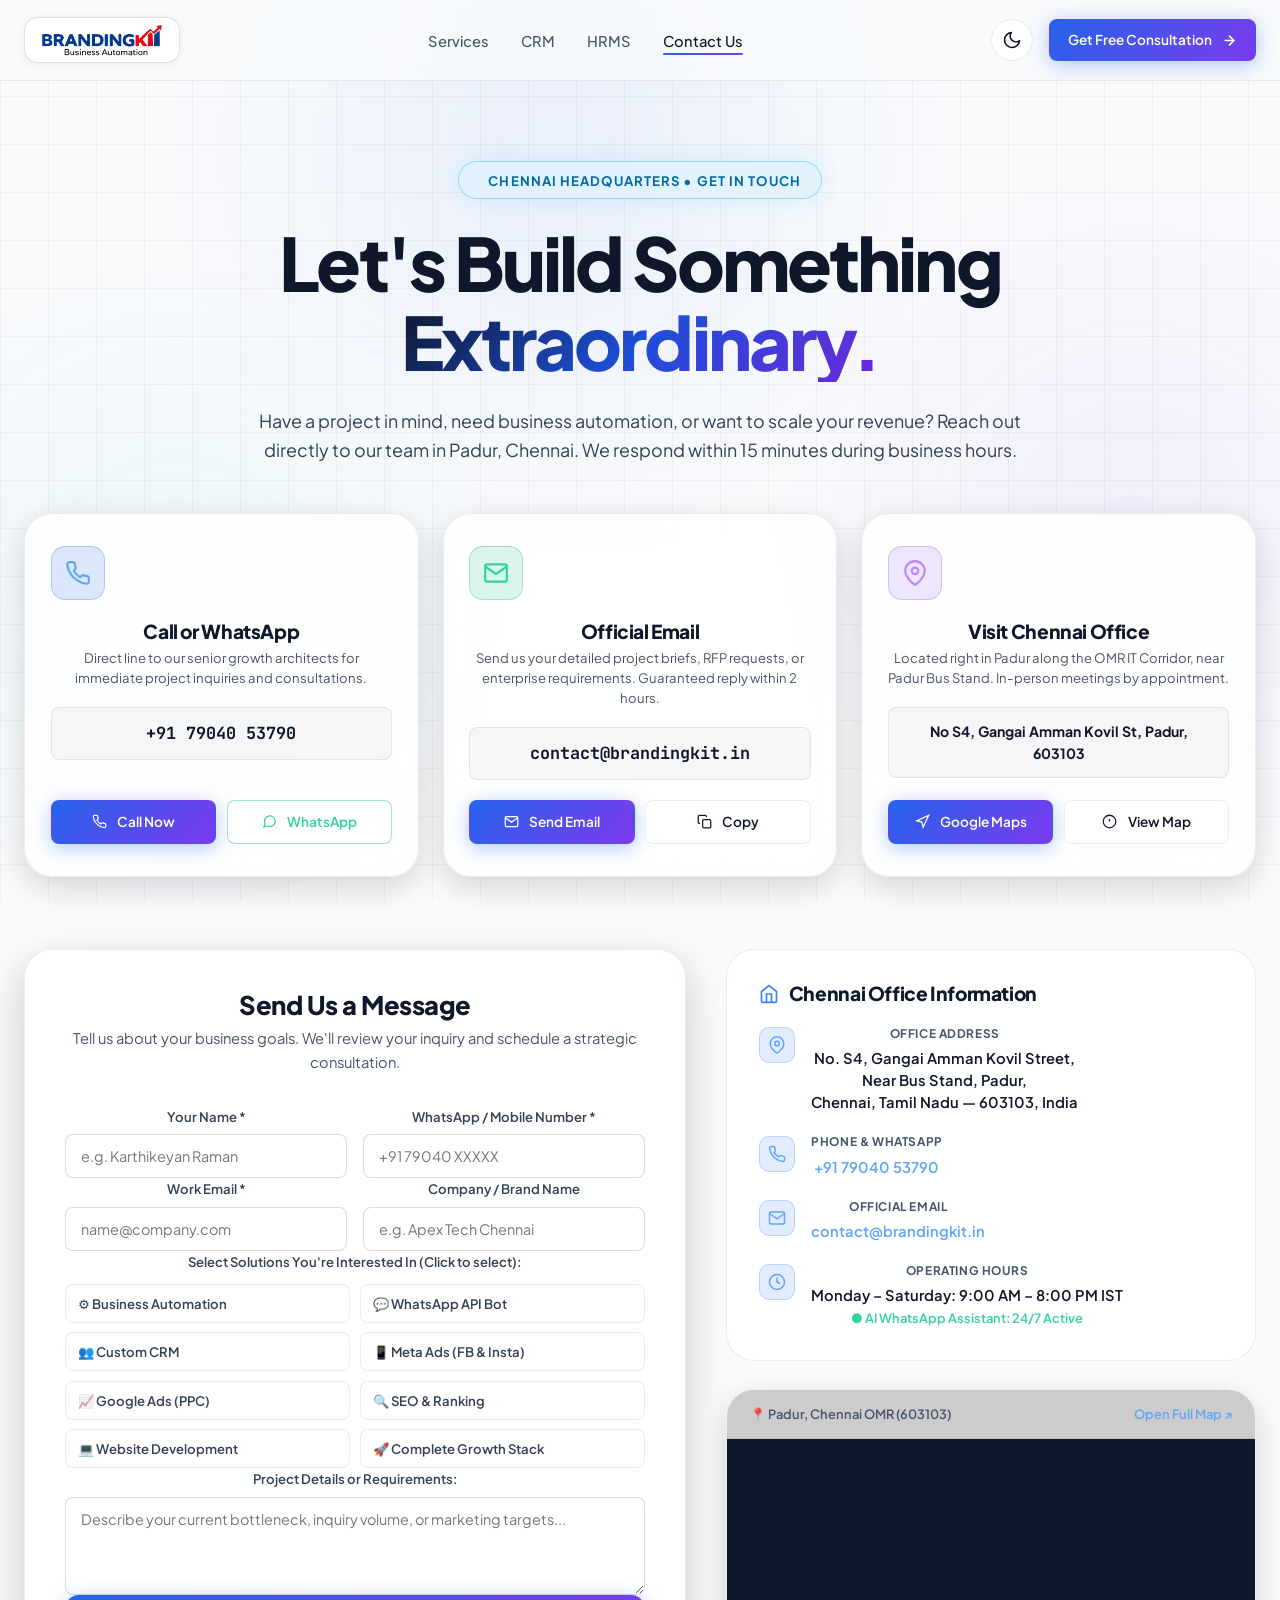
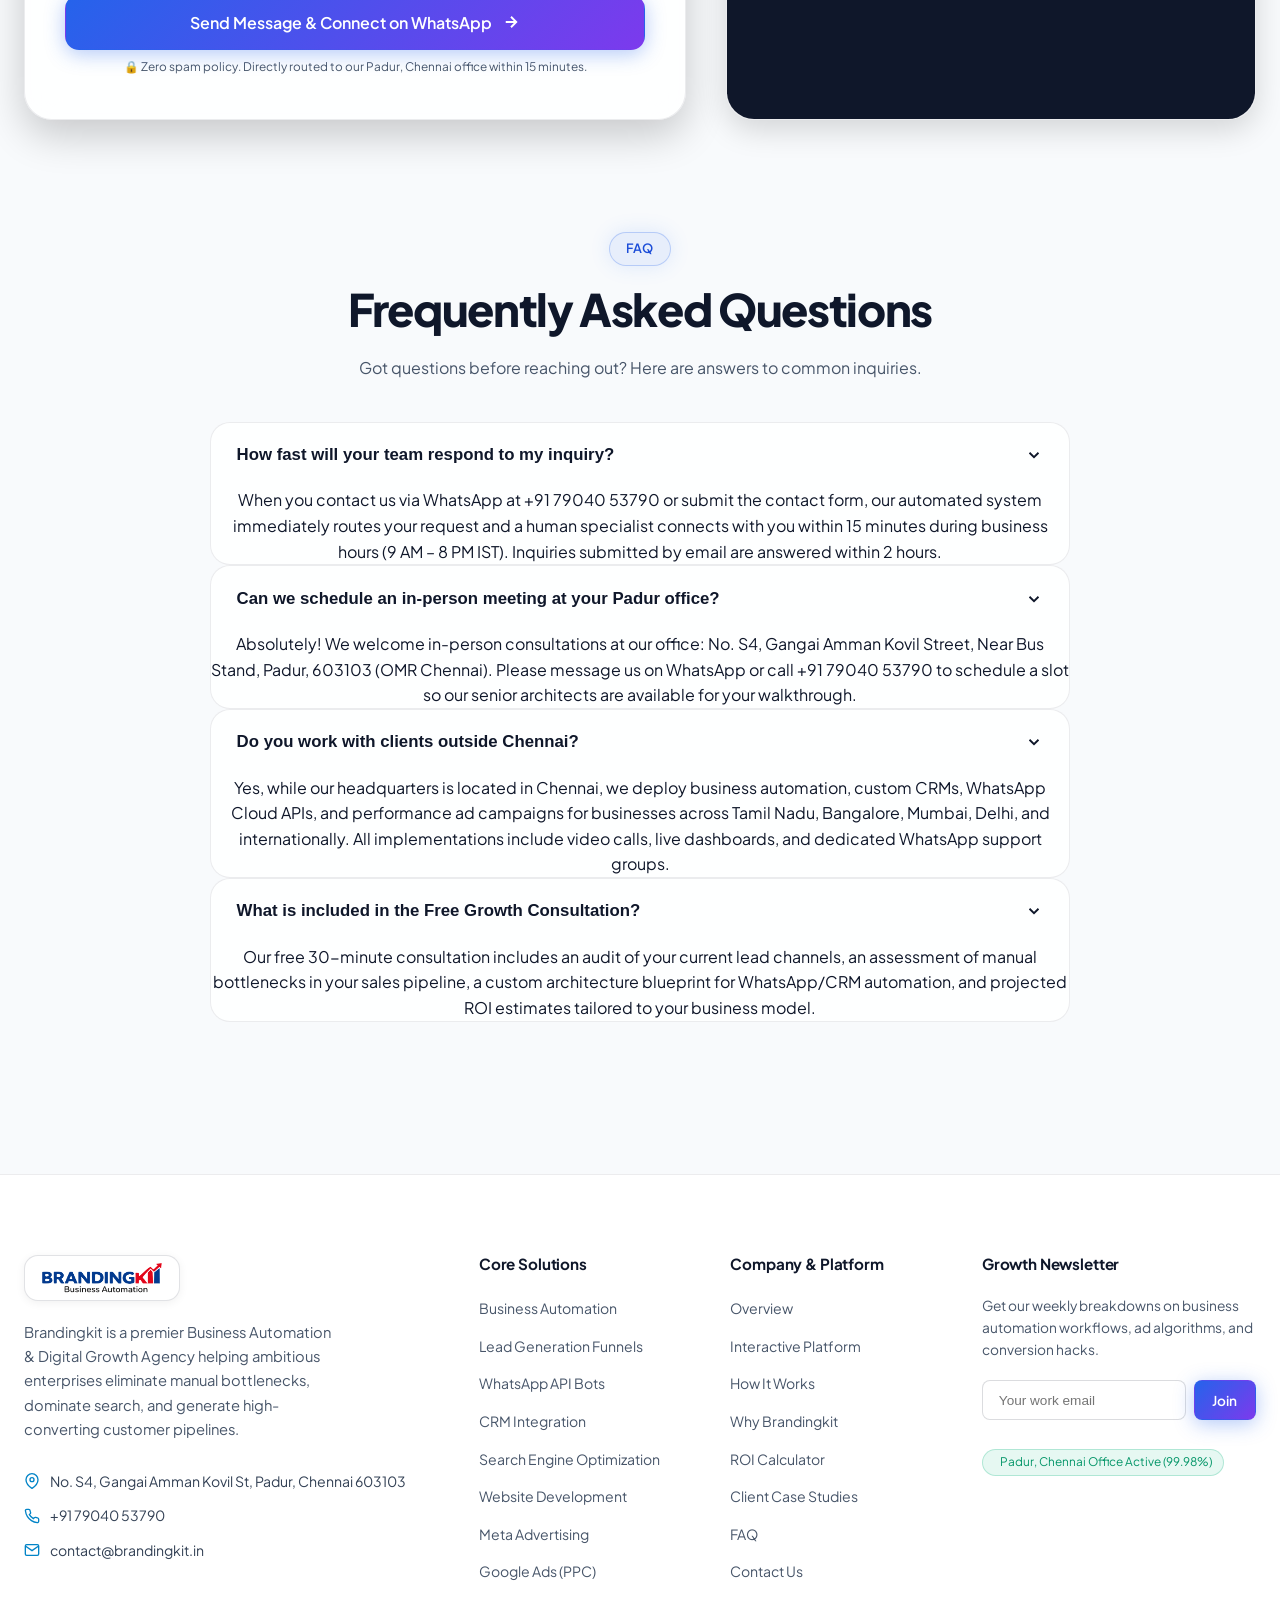
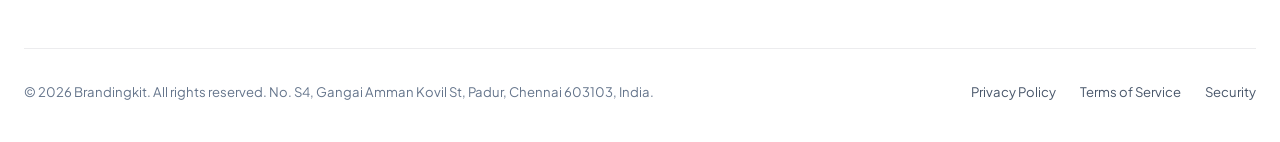
==== contact.html @ 49b25a1e "Add dedicated Contact Us page with official phone, address, and email" ====
<!DOCTYPE html>
<html lang="en">
<head>
  <meta charset="UTF-8">
  <meta name="viewport" content="width=device-width, initial-scale=1.0">
  <title>Contact Us | Brandingkit — Business Automation & Digital Growth Agency Chennai</title>
  <meta name="description" content="Get in touch with Brandingkit in Padur, Chennai. Call +91 79040 53790 or email contact@brandingkit.in. Office: No. S4, Gangai Amman Kovil Street, Near Bus Stand, Padur, 603103.">
  <meta name="keywords" content="Contact Brandingkit, Chennai Business Automation Agency, Padur OMR, WhatsApp Automation Chennai, Meta Ads Agency Chennai, Google Ads Agency Chennai">
  <meta name="author" content="Brandingkit">
  <link rel="canonical" href="https://brandingkit.in/contact.html">

  <!-- Open Graph / Social Media -->
  <meta property="og:type" content="website">
  <meta property="og:url" content="https://brandingkit.in/contact.html">
  <meta property="og:title" content="Contact Brandingkit — Business Automation & Growth Agency">
  <meta property="og:description" content="Reach our team in Padur, Chennai. Phone: +91 79040 53790 | Email: contact@brandingkit.in. Let's automate and scale your business.">
  <meta property="og:image" content="https://brandingkit.in/og-image.jpg">

  <!-- Google Fonts -->
  <link rel="preconnect" href="https://fonts.googleapis.com">
  <link rel="preconnect" href="https://fonts.gstatic.com" crossorigin>
  <link href="https://fonts.googleapis.com/css2?family=JetBrains+Mono:wght@400;600;700&family=Plus+Jakarta+Sans:wght@400;500;600;700;800;900&display=swap" rel="stylesheet">

  <!-- Stylesheet -->
  <link rel="stylesheet" href="styles.css">

  <!-- Structured Data (JSON-LD) for Local Business & Contact Info -->
  <script type="application/ld+json">
  {
    "@context": "https://schema.org",
    "@type": "LocalBusiness",
    "name": "Brandingkit",
    "image": "https://brandingkit.in/logo.png",
    "url": "https://brandingkit.in/",
    "telephone": "+91-7904053790",
    "email": "contact@brandingkit.in",
    "address": {
      "@type": "PostalAddress",
      "streetAddress": "No. S4, Gangai Amman Kovil Street, Near Bus Stand",
      "addressLocality": "Padur",
      "addressRegion": "Tamil Nadu",
      "postalCode": "603103",
      "addressCountry": "IN"
    },
    "geo": {
      "@type": "GeoCoordinates",
      "latitude": 12.8016,
      "longitude": 80.2248
    },
    "openingHoursSpecification": [
      {
        "@type": "OpeningHoursSpecification",
        "dayOfWeek": ["Monday", "Tuesday", "Wednesday", "Thursday", "Friday", "Saturday"],
        "opens": "09:00",
        "closes": "20:00"
      }
    ],
    "sameAs": [
      "https://brandingkit.in"
    ]
  }
  </script>

  <!-- Theme Initialization Script (Prevents FOUC) -->
  <script>
    (function() {
      const savedTheme = localStorage.getItem('theme');
      const systemDark = window.matchMedia('(prefers-color-scheme: dark)').matches;
      const theme = savedTheme ? savedTheme : (systemDark ? 'dark' : 'light');
      document.documentElement.setAttribute('data-theme', theme);
    })();
  </script>
</head>
<body>

  <!-- Ambient Light Orbs -->
  <div class="bg-ambient-lights" aria-hidden="true">
    <div class="ambient-orb orb-1"></div>
    <div class="ambient-orb orb-2"></div>
    <div class="ambient-orb orb-3"></div>
  </div>

  <!-- Background Grid -->
  <div class="bg-grid-overlay" aria-hidden="true"></div>

  <!-- ==========================================================================
       SITE HEADER
       ========================================================================== -->
  <header class="site-header">
    <div class="container nav-container">
      <!-- Logo -->
      <a href="index.html" class="brand-logo" aria-label="Brandingkit Business Automation">
        <div class="logo-image-wrap">
          <img src="logo.png" alt="Brandingkit Business Automation" class="brand-logo-img">
        </div>
      </a>

      <!-- Desktop Navigation -->
      <nav aria-label="Main Navigation">
        <ul class="nav-links">
          <li class="nav-item"><a href="index.html#services">Services</a></li>
          <li class="nav-item"><a href="https://crmautomation.brandingkit.in/" target="_blank" rel="noopener">CRM</a></li>
          <li class="nav-item"><a href="https://hrmmangement.brandingkit.in/" target="_blank" rel="noopener">HRMS</a></li>
          <li class="nav-item"><a href="contact.html" class="active">Contact Us</a></li>
        </ul>
      </nav>

      <!-- Nav Actions -->
      <div class="nav-actions">
        <!-- Theme Toggle Button -->
        <button class="theme-toggle-btn" id="themeToggleBtn" aria-label="Toggle Light / Dark Theme" title="Toggle Light / Dark Mode">
          <svg class="sun-icon" width="20" height="20" viewBox="0 0 24 24" fill="none" stroke="currentColor" stroke-width="2" stroke-linecap="round" stroke-linejoin="round">
            <circle cx="12" cy="12" r="5"></circle>
            <line x1="12" y1="1" x2="12" y2="3"></line>
            <line x1="12" y1="21" x2="12" y2="23"></line>
            <line x1="4.22" y1="4.22" x2="5.64" y2="5.64"></line>
            <line x1="18.36" y1="18.36" x2="19.78" y2="19.78"></line>
            <line x1="1" y1="12" x2="3" y2="12"></line>
            <line x1="21" y1="12" x2="23" y2="12"></line>
            <line x1="4.22" y1="19.78" x2="5.64" y2="18.36"></line>
            <line x1="18.36" y1="5.64" x2="19.78" y2="4.22"></line>
          </svg>
          <svg class="moon-icon" width="20" height="20" viewBox="0 0 24 24" fill="none" stroke="currentColor" stroke-width="2" stroke-linecap="round" stroke-linejoin="round">
            <path d="M21 12.79A9 9 0 1 1 11.21 3 7 7 0 0 0 21 12.79z"></path>
          </svg>
        </button>

        <a href="#consultation" class="btn btn-primary btn-sm open-consultation-btn">
          <span>Get Free Consultation</span>
          <svg width="15" height="15" viewBox="0 0 24 24" fill="none" stroke="currentColor" stroke-width="2.5" stroke-linecap="round" stroke-linejoin="round">
            <line x1="5" y1="12" x2="19" y2="12"></line>
            <polyline points="12 5 19 12 12 19"></polyline>
          </svg>
        </a>

        <!-- Mobile Drawer Toggle -->
        <button class="mobile-menu-toggle" aria-label="Open Navigation Menu" aria-expanded="false">
          <svg width="24" height="24" viewBox="0 0 24 24" fill="none" stroke="currentColor" stroke-width="2" stroke-linecap="round" stroke-linejoin="round">
            <line x1="3" y1="12" x2="21" y2="12"></line>
            <line x1="3" y1="6" x2="21" y2="6"></line>
            <line x1="3" y1="18" x2="21" y2="18"></line>
          </svg>
        </button>
      </div>
    </div>
  </header>

  <!-- Mobile Drawer Menu -->
  <div class="mobile-nav-drawer" aria-label="Mobile Navigation Drawer">
    <ul class="mobile-drawer-links">
      <li><a href="index.html#services">Services</a></li>
      <li><a href="https://crmautomation.brandingkit.in/" target="_blank" rel="noopener">CRM Automation</a></li>
      <li><a href="https://hrmmangement.brandingkit.in/" target="_blank" rel="noopener">HRMS Management</a></li>
      <li><a href="contact.html">Contact Us</a></li>
    </ul>
    <div>
      <button class="theme-toggle-btn mobile-theme-btn" aria-label="Toggle Light / Dark Theme">
        <svg class="sun-icon" width="20" height="20" viewBox="0 0 24 24" fill="none" stroke="currentColor" stroke-width="2" stroke-linecap="round" stroke-linejoin="round">
          <circle cx="12" cy="12" r="5"></circle>
          <line x1="12" y1="1" x2="12" y2="3"></line>
          <line x1="12" y1="21" x2="12" y2="23"></line>
          <line x1="4.22" y1="4.22" x2="5.64" y2="5.64"></line>
          <line x1="18.36" y1="18.36" x2="19.78" y2="19.78"></line>
          <line x1="1" y1="12" x2="3" y2="12"></line>
          <line x1="21" y1="12" x2="23" y2="12"></line>
          <line x1="4.22" y1="19.78" x2="5.64" y2="18.36"></line>
          <line x1="18.36" y1="5.64" x2="19.78" y2="4.22"></line>
        </svg>
        <svg class="moon-icon" width="20" height="20" viewBox="0 0 24 24" fill="none" stroke="currentColor" stroke-width="2" stroke-linecap="round" stroke-linejoin="round">
          <path d="M21 12.79A9 9 0 1 1 11.21 3 7 7 0 0 0 21 12.79z"></path>
        </svg>
        <span class="theme-toggle-text">Light Mode</span>
      </button>

      <a href="#consultation" class="btn btn-primary open-consultation-btn" style="width: 100%; margin-bottom: 1rem;">
        Get Free Consultation
      </a>
      <p style="font-size: 0.8rem; color: var(--text-muted); text-align: center;">
        📍 Padur, Chennai, Tamil Nadu, 603103 • brandingkit.in
      </p>
    </div>
  </div>

  <main>
    <!-- ==========================================================================
         CONTACT HERO SECTION
         ========================================================================== -->
    <section class="contact-hero">
      <div class="container">
        <div class="contact-hero-content">
          <div class="hero-badge-wrap">
            <div class="hero-badge">
              <span class="pulse-dot"></span>
              CHENNAI HEADQUARTERS • GET IN TOUCH
            </div>
          </div>

          <h1 class="hero-headline">
            Let's Build Something <span class="text-gradient">Extraordinary.</span>
          </h1>

          <p class="hero-subheadline">
            Have a project in mind, need business automation, or want to scale your revenue? Reach out directly to our team in Padur, Chennai. We respond within 15 minutes during business hours.
          </p>
        </div>

        <!-- 3 Primary Contact Channel Cards -->
        <div class="contact-channels-grid">
          
          <!-- Card 1: Phone & WhatsApp -->
          <div class="contact-channel-card">
            <div class="channel-icon-box icon-box-blue">
              <svg width="26" height="26" viewBox="0 0 24 24" fill="none" stroke="currentColor" stroke-width="2" stroke-linecap="round" stroke-linejoin="round">
                <path d="M22 16.92v3a2 2 0 0 1-2.18 2 19.79 19.79 0 0 1-8.63-3.07 19.5 19.5 0 0 1-6-6 19.79 19.79 0 0 1-3.07-8.67A2 2 0 0 1 4.11 2h3a2 2 0 0 1 2 1.72 12.84 12.84 0 0 0 .7 2.81 2 2 0 0 1-.45 2.11L8.09 9.91a16 16 0 0 0 6 6l1.27-1.27a2 2 0 0 1 2.11-.45 12.84 12.84 0 0 0 2.81.7A2 2 0 0 1 22 16.92z"/>
              </svg>
            </div>
            <h3 class="channel-title">Call or WhatsApp</h3>
            <p class="channel-subtitle">Direct line to our senior growth architects for immediate project inquiries and consultations.</p>
            <div class="channel-value-display">+91 79040 53790</div>
            <div class="channel-actions-row">
              <a href="tel:+917904053790" class="btn btn-primary btn-sm">
                <svg width="15" height="15" viewBox="0 0 24 24" fill="none" stroke="currentColor" stroke-width="2">
                  <path d="M22 16.92v3a2 2 0 0 1-2.18 2 19.79 19.79 0 0 1-8.63-3.07 19.5 19.5 0 0 1-6-6 19.79 19.79 0 0 1-3.07-8.67A2 2 0 0 1 4.11 2h3a2 2 0 0 1 2 1.72 12.84 12.84 0 0 0 .7 2.81 2 2 0 0 1-.45 2.11L8.09 9.91a16 16 0 0 0 6 6l1.27-1.27a2 2 0 0 1 2.11-.45 12.84 12.84 0 0 0 2.81.7A2 2 0 0 1 22 16.92z"/>
                </svg>
                <span>Call Now</span>
              </a>
              <a href="https://wa.me/917904053790?text=Hi%20Brandingkit%20team%2C%20I%20am%20interested%20in%20business%20automation%20and%20growth%20solutions." target="_blank" rel="noopener" class="btn btn-secondary btn-sm" style="color: #34d399; border-color: rgba(16, 185, 129, 0.4);">
                <svg width="15" height="15" viewBox="0 0 24 24" fill="none" stroke="currentColor" stroke-width="2">
                  <path d="M21 11.5a8.38 8.38 0 0 1-.9 3.8 8.5 8.5 0 0 1-7.6 4.7 8.38 8.38 0 0 1-3.8-.9L3 21l1.9-5.7a8.38 8.38 0 0 1-.9-3.8 8.5 8.5 0 0 1 4.7-7.6 8.38 8.38 0 0 1 3.8-.9h.5a8.48 8.48 0 0 1 8 8v.5z"/>
                </svg>
                <span>WhatsApp</span>
              </a>
            </div>
          </div>

          <!-- Card 2: Official Email -->
          <div class="contact-channel-card">
            <div class="channel-icon-box icon-box-green">
              <svg width="26" height="26" viewBox="0 0 24 24" fill="none" stroke="currentColor" stroke-width="2" stroke-linecap="round" stroke-linejoin="round">
                <path d="M4 4h16c1.1 0 2 .9 2 2v12c0 1.1-.9 2-2 2H4c-1.1 0-2-.9-2-2V6c0-1.1.9-2 2-2z"/>
                <polyline points="22,6 12,13 2,6"/>
              </svg>
            </div>
            <h3 class="channel-title">Official Email</h3>
            <p class="channel-subtitle">Send us your detailed project briefs, RFP requests, or enterprise requirements. Guaranteed reply within 2 hours.</p>
            <div class="channel-value-display">contact@brandingkit.in</div>
            <div class="channel-actions-row">
              <a href="mailto:contact@brandingkit.in" class="btn btn-primary btn-sm">
                <svg width="15" height="15" viewBox="0 0 24 24" fill="none" stroke="currentColor" stroke-width="2">
                  <path d="M4 4h16c1.1 0 2 .9 2 2v12c0 1.1-.9 2-2 2H4c-1.1 0-2-.9-2-2V6c0-1.1.9-2 2-2z"/>
                  <polyline points="22,6 12,13 2,6"/>
                </svg>
                <span>Send Email</span>
              </a>
              <button class="btn btn-secondary btn-sm" id="copyEmailBtn" type="button">
                <svg width="15" height="15" viewBox="0 0 24 24" fill="none" stroke="currentColor" stroke-width="2">
                  <rect x="9" y="9" width="13" height="13" rx="2" ry="2"></rect>
                  <path d="M5 15H4a2 2 0 0 1-2-2V4a2 2 0 0 1 2-2h9a2 2 0 0 1 2 2v1"></path>
                </svg>
                <span>Copy</span>
              </button>
            </div>
          </div>

          <!-- Card 3: Chennai Office Address -->
          <div class="contact-channel-card">
            <div class="channel-icon-box icon-box-purple">
              <svg width="26" height="26" viewBox="0 0 24 24" fill="none" stroke="currentColor" stroke-width="2" stroke-linecap="round" stroke-linejoin="round">
                <path d="M21 10c0 7-9 13-9 13s-9-6-9-13a9 9 0 0 1 18 0z"/>
                <circle cx="12" cy="10" r="3"/>
              </svg>
            </div>
            <h3 class="channel-title">Visit Chennai Office</h3>
            <p class="channel-subtitle">Located right in Padur along the OMR IT Corridor, near Padur Bus Stand. In-person meetings by appointment.</p>
            <div class="channel-value-display" style="font-size: 0.88rem; font-family: inherit;">
              No S4, Gangai Amman Kovil St, Padur, 603103
            </div>
            <div class="channel-actions-row">
              <a href="https://www.google.com/maps/search/?api=1&query=Gangai+Amman+Kovil+Street+Padur+Tamil+Nadu+603103" target="_blank" rel="noopener" class="btn btn-primary btn-sm">
                <svg width="15" height="15" viewBox="0 0 24 24" fill="none" stroke="currentColor" stroke-width="2">
                  <polygon points="3 11 22 2 13 21 11 13 3 11"/>
                </svg>
                <span>Google Maps</span>
              </a>
              <a href="#mapSection" class="btn btn-secondary btn-sm">
                <svg width="15" height="15" viewBox="0 0 24 24" fill="none" stroke="currentColor" stroke-width="2">
                  <circle cx="12" cy="12" r="10"/>
                  <line x1="12" y1="8" x2="12" y2="12"/>
                  <line x1="12" y1="16" x2="12.01" y2="16"/>
                </svg>
                <span>View Map</span>
              </a>
            </div>
          </div>

        </div>

        <!-- ====================================================================
             MAIN SPLIT: INQUIRY FORM + OFFICE DETAILS & MAP
             ==================================================================== -->
        <div class="contact-main-grid" id="inquiryFormSection">
          
          <!-- Left: Comprehensive Inquiry Form -->
          <div class="contact-form-card">
            <div class="contact-form-header">
              <h3>Send Us a Message</h3>
              <p>Tell us about your business goals. We'll review your inquiry and schedule a strategic consultation.</p>
            </div>

            <form id="contactPageForm">
              
              <div class="form-group-row">
                <div class="form-field">
                  <label for="contactName">Your Name *</label>
                  <input type="text" id="contactName" placeholder="e.g. Karthikeyan Raman" required>
                </div>
                <div class="form-field">
                  <label for="contactPhone">WhatsApp / Mobile Number *</label>
                  <input type="tel" id="contactPhone" placeholder="+91 79040 XXXXX" required>
                </div>
              </div>

              <div class="form-group-row">
                <div class="form-field">
                  <label for="contactEmail">Work Email *</label>
                  <input type="email" id="contactEmail" placeholder="name@company.com" required>
                </div>
                <div class="form-field">
                  <label for="contactCompany">Company / Brand Name</label>
                  <input type="text" id="contactCompany" placeholder="e.g. Apex Tech Chennai">
                </div>
              </div>

              <div class="form-field">
                <label>Select Solutions You're Interested In (Click to select):</label>
                <div class="service-selector-checkboxes">
                  <label class="custom-checkbox-pill">
                    <input type="checkbox" name="services" value="Business Automation">
                    <span>⚙️ Business Automation</span>
                  </label>
                  <label class="custom-checkbox-pill">
                    <input type="checkbox" name="services" value="WhatsApp Automation">
                    <span>💬 WhatsApp API Bot</span>
                  </label>
                  <label class="custom-checkbox-pill">
                    <input type="checkbox" name="services" value="CRM Integration">
                    <span>👥 Custom CRM</span>
                  </label>
                  <label class="custom-checkbox-pill">
                    <input type="checkbox" name="services" value="Meta Ads">
                    <span>📱 Meta Ads (FB & Insta)</span>
                  </label>
                  <label class="custom-checkbox-pill">
                    <input type="checkbox" name="services" value="Google Ads">
                    <span>📈 Google Ads (PPC)</span>
                  </label>
                  <label class="custom-checkbox-pill">
                    <input type="checkbox" name="services" value="SEO & Organic Growth">
                    <span>🔍 SEO & Ranking</span>
                  </label>
                  <label class="custom-checkbox-pill">
                    <input type="checkbox" name="services" value="Website Development">
                    <span>💻 Website Development</span>
                  </label>
                  <label class="custom-checkbox-pill">
                    <input type="checkbox" name="services" value="Full Growth Stack">
                    <span>🚀 Complete Growth Stack</span>
                  </label>
                </div>
              </div>

              <div class="form-field">
                <label for="contactMessage">Project Details or Requirements:</label>
                <textarea id="contactMessage" rows="4" placeholder="Describe your current bottleneck, inquiry volume, or marketing targets..."></textarea>
              </div>

              <button type="submit" class="btn btn-primary" style="width: 100%; padding: 1rem; font-size: 1rem;">
                <span>Send Message & Connect on WhatsApp</span>
                <svg width="18" height="18" viewBox="0 0 24 24" fill="none" stroke="currentColor" stroke-width="2.5">
                  <line x1="5" y1="12" x2="19" y2="12"></line>
                  <polyline points="12 5 19 12 12 19"></polyline>
                </svg>
              </button>

              <p style="font-size: 0.74rem; color: var(--text-muted); text-align: center; margin-top: 0.5rem;">
                🔒 Zero spam policy. Directly routed to our Padur, Chennai office within 15 minutes.
              </p>

            </form>
          </div>

          <!-- Right: Office Details, Operating Hours & Interactive Map -->
          <div class="contact-side-column" id="mapSection">
            
            <!-- Office Details Card -->
            <div class="office-info-card">
              <h4>
                <svg width="20" height="20" viewBox="0 0 24 24" fill="none" stroke="#3b82f6" stroke-width="2">
                  <path d="M3 9l9-7 9 7v11a2 2 0 0 1-2 2H5a2 2 0 0 1-2-2z"/>
                  <polyline points="9 22 9 12 15 12 15 22"/>
                </svg>
                <span>Chennai Office Information</span>
              </h4>

              <div class="office-details-list">
                
                <div class="office-detail-row">
                  <div class="detail-icon-wrap">
                    <svg width="18" height="18" viewBox="0 0 24 24" fill="none" stroke="currentColor" stroke-width="2">
                      <path d="M21 10c0 7-9 13-9 13s-9-6-9-13a9 9 0 0 1 18 0z"/>
                      <circle cx="12" cy="10" r="3"/>
                    </svg>
                  </div>
                  <div class="detail-text">
                    <span class="detail-label">Office Address</span>
                    <span class="detail-val">
                      No. S4, Gangai Amman Kovil Street,<br>
                      Near Bus Stand, Padur,<br>
                      Chennai, Tamil Nadu — 603103, India
                    </span>
                  </div>
                </div>

                <div class="office-detail-row">
                  <div class="detail-icon-wrap">
                    <svg width="18" height="18" viewBox="0 0 24 24" fill="none" stroke="currentColor" stroke-width="2">
                      <path d="M22 16.92v3a2 2 0 0 1-2.18 2 19.79 19.79 0 0 1-8.63-3.07 19.5 19.5 0 0 1-6-6 19.79 19.79 0 0 1-3.07-8.67A2 2 0 0 1 4.11 2h3a2 2 0 0 1 2 1.72 12.84 12.84 0 0 0 .7 2.81 2 2 0 0 1-.45 2.11L8.09 9.91a16 16 0 0 0 6 6l1.27-1.27a2 2 0 0 1 2.11-.45 12.84 12.84 0 0 0 2.81.7A2 2 0 0 1 22 16.92z"/>
                    </svg>
                  </div>
                  <div class="detail-text">
                    <span class="detail-label">Phone & WhatsApp</span>
                    <span class="detail-val">
                      <a href="tel:+917904053790">+91 79040 53790</a>
                    </span>
                  </div>
                </div>

                <div class="office-detail-row">
                  <div class="detail-icon-wrap">
                    <svg width="18" height="18" viewBox="0 0 24 24" fill="none" stroke="currentColor" stroke-width="2">
                      <path d="M4 4h16c1.1 0 2 .9 2 2v12c0 1.1-.9 2-2 2H4c-1.1 0-2-.9-2-2V6c0-1.1.9-2 2-2z"/>
                      <polyline points="22,6 12,13 2,6"/>
                    </svg>
                  </div>
                  <div class="detail-text">
                    <span class="detail-label">Official Email</span>
                    <span class="detail-val">
                      <a href="mailto:contact@brandingkit.in">contact@brandingkit.in</a>
                    </span>
                  </div>
                </div>

                <div class="office-detail-row">
                  <div class="detail-icon-wrap">
                    <svg width="18" height="18" viewBox="0 0 24 24" fill="none" stroke="currentColor" stroke-width="2">
                      <circle cx="12" cy="12" r="10"/>
                      <polyline points="12 6 12 12 16 14"/>
                    </svg>
                  </div>
                  <div class="detail-text">
                    <span class="detail-label">Operating Hours</span>
                    <span class="detail-val">
                      Monday – Saturday: 9:00 AM – 8:00 PM IST<br>
                      <span style="font-size: 0.8rem; color: #34d399;">● AI WhatsApp Assistant: 24/7 Active</span>
                    </span>
                  </div>
                </div>

              </div>
            </div>

            <!-- Google Map Embed Card -->
            <div class="map-embed-card">
              <div class="map-header-bar">
                <span>📍 Padur, Chennai OMR (603103)</span>
                <a href="https://www.google.com/maps/search/?api=1&query=Gangai+Amman+Kovil+Street+Padur+Tamil+Nadu+603103" target="_blank" rel="noopener" style="color: #60a5fa; text-decoration: none;">
                  Open Full Map ↗
                </a>
              </div>
              <div class="map-iframe-box">
                <iframe 
                  title="Brandingkit Office Location in Padur, Chennai"
                  src="https://www.google.com/maps/embed?pb=!1m18!1m12!1m3!1d15560.84478142805!2d80.2166667!3d12.8016667!2m3!1f0!2f0!3f0!3m2!1i1024!2i768!4f13.1!3m3!1m2!1s0x3a525af1cb61d9a5%3A0xa196f7ff4c7b80a4!2sPadur%2C%20Tamil%20Nadu%20603103!5e0!3m2!1sen!2sin!4v1700000000000!5m2!1sen!2sin" 
                  loading="lazy" 
                  referrerpolicy="no-referrer-when-downgrade"
                  allowfullscreen>
                </iframe>
              </div>
            </div>

          </div>

        </div>

        <!-- ====================================================================
             QUICK CONTACT FAQ SECTION
             ==================================================================== -->
        <div class="faq-section" style="padding-top: 2rem;">
          <div class="section-badge-wrap">
            <div class="section-badge">FAQ</div>
          </div>
          <h2 class="section-title">Frequently Asked Questions</h2>
          <p class="section-desc">Got questions before reaching out? Here are answers to common inquiries.</p>

          <div class="faq-accordion-list" style="max-width: 860px; margin: 2.5rem auto 0;">
            
            <div class="faq-item">
              <button class="faq-question-btn" aria-expanded="false">
                <span>How fast will your team respond to my inquiry?</span>
                <svg class="faq-chevron" width="18" height="18" viewBox="0 0 24 24" fill="none" stroke="currentColor" stroke-width="2.5">
                  <polyline points="6 9 12 15 18 9"/>
                </svg>
              </button>
              <div class="faq-answer-panel">
                <p>When you contact us via WhatsApp at +91 79040 53790 or submit the contact form, our automated system immediately routes your request and a human specialist connects with you within 15 minutes during business hours (9 AM – 8 PM IST). Inquiries submitted by email are answered within 2 hours.</p>
              </div>
            </div>

            <div class="faq-item">
              <button class="faq-question-btn" aria-expanded="false">
                <span>Can we schedule an in-person meeting at your Padur office?</span>
                <svg class="faq-chevron" width="18" height="18" viewBox="0 0 24 24" fill="none" stroke="currentColor" stroke-width="2.5">
                  <polyline points="6 9 12 15 18 9"/>
                </svg>
              </button>
              <div class="faq-answer-panel">
                <p>Absolutely! We welcome in-person consultations at our office: No. S4, Gangai Amman Kovil Street, Near Bus Stand, Padur, 603103 (OMR Chennai). Please message us on WhatsApp or call +91 79040 53790 to schedule a slot so our senior architects are available for your walkthrough.</p>
              </div>
            </div>

            <div class="faq-item">
              <button class="faq-question-btn" aria-expanded="false">
                <span>Do you work with clients outside Chennai?</span>
                <svg class="faq-chevron" width="18" height="18" viewBox="0 0 24 24" fill="none" stroke="currentColor" stroke-width="2.5">
                  <polyline points="6 9 12 15 18 9"/>
                </svg>
              </button>
              <div class="faq-answer-panel">
                <p>Yes, while our headquarters is located in Chennai, we deploy business automation, custom CRMs, WhatsApp Cloud APIs, and performance ad campaigns for businesses across Tamil Nadu, Bangalore, Mumbai, Delhi, and internationally. All implementations include video calls, live dashboards, and dedicated WhatsApp support groups.</p>
              </div>
            </div>

            <div class="faq-item">
              <button class="faq-question-btn" aria-expanded="false">
                <span>What is included in the Free Growth Consultation?</span>
                <svg class="faq-chevron" width="18" height="18" viewBox="0 0 24 24" fill="none" stroke="currentColor" stroke-width="2.5">
                  <polyline points="6 9 12 15 18 9"/>
                </svg>
              </button>
              <div class="faq-answer-panel">
                <p>Our free 30-minute consultation includes an audit of your current lead channels, an assessment of manual bottlenecks in your sales pipeline, a custom architecture blueprint for WhatsApp/CRM automation, and projected ROI estimates tailored to your business model.</p>
              </div>
            </div>

          </div>
        </div>

      </div>
    </section>
  </main>

  <!-- ==========================================================================
       SITE FOOTER
       ========================================================================== -->
  <footer class="site-footer">
    <div class="container">
      
      <div class="footer-top-grid">
        
        <!-- Brand Info -->
        <div class="footer-brand-col">
          <a href="index.html" class="brand-logo" aria-label="Brandingkit Business Automation">
            <div class="logo-image-wrap">
              <img src="logo.png" alt="Brandingkit Business Automation" class="brand-logo-img">
            </div>
          </a>
          <p>
            Brandingkit is a premier Business Automation & Digital Growth Agency helping ambitious enterprises eliminate manual bottlenecks, dominate search, and generate high-converting customer pipelines.
          </p>
          <div class="footer-contact-details">
            <div class="footer-contact-item">
              <svg viewBox="0 0 24 24" fill="none" stroke="currentColor" stroke-width="2">
                <path d="M21 10c0 7-9 13-9 13s-9-6-9-13a9 9 0 0 1 18 0z"/>
                <circle cx="12" cy="10" r="3"/>
              </svg>
              <span>No. S4, Gangai Amman Kovil St, Padur, Chennai 603103</span>
            </div>
            <div class="footer-contact-item">
              <svg viewBox="0 0 24 24" fill="none" stroke="currentColor" stroke-width="2">
                <path d="M22 16.92v3a2 2 0 0 1-2.18 2 19.79 19.79 0 0 1-8.63-3.07 19.5 19.5 0 0 1-6-6 19.79 19.79 0 0 1-3.07-8.67A2 2 0 0 1 4.11 2h3a2 2 0 0 1 2 1.72 12.84 12.84 0 0 0 .7 2.81 2 2 0 0 1-.45 2.11L8.09 9.91a16 16 0 0 0 6 6l1.27-1.27a2 2 0 0 1 2.11-.45 12.84 12.84 0 0 0 2.81.7A2 2 0 0 1 22 16.92z"/>
              </svg>
              <a href="tel:+917904053790" style="color: inherit; text-decoration: none;">+91 79040 53790</a>
            </div>
            <div class="footer-contact-item">
              <svg viewBox="0 0 24 24" fill="none" stroke="currentColor" stroke-width="2">
                <path d="M4 4h16c1.1 0 2 .9 2 2v12c0 1.1-.9 2-2 2H4c-1.1 0-2-.9-2-2V6c0-1.1.9-2 2-2z"/>
                <polyline points="22,6 12,13 2,6"/>
              </svg>
              <a href="mailto:contact@brandingkit.in" style="color: inherit; text-decoration: none;">contact@brandingkit.in</a>
            </div>
          </div>
        </div>

        <!-- Solutions Links -->
        <div class="footer-links-col">
          <h5>Core Solutions</h5>
          <ul class="footer-nav-list">
            <li><a href="index.html#services">Business Automation</a></li>
            <li><a href="index.html#services">Lead Generation Funnels</a></li>
            <li><a href="index.html#services">WhatsApp API Bots</a></li>
            <li><a href="index.html#services">CRM Integration</a></li>
            <li><a href="index.html#services">Search Engine Optimization</a></li>
            <li><a href="index.html#services">Website Development</a></li>
            <li><a href="index.html#services">Meta Advertising</a></li>
            <li><a href="index.html#services">Google Ads (PPC)</a></li>
          </ul>
        </div>

        <!-- Quick Navigation -->
        <div class="footer-links-col">
          <h5>Company & Platform</h5>
          <ul class="footer-nav-list">
            <li><a href="index.html#hero">Overview</a></li>
            <li><a href="index.html#platform">Interactive Platform</a></li>
            <li><a href="index.html#how-it-works">How It Works</a></li>
            <li><a href="index.html#why-us">Why Brandingkit</a></li>
            <li><a href="index.html#calculator">ROI Calculator</a></li>
            <li><a href="index.html#case-studies">Client Case Studies</a></li>
            <li><a href="index.html#faq">FAQ</a></li>
            <li><a href="contact.html">Contact Us</a></li>
          </ul>
        </div>

        <!-- Newsletter & Updates -->
        <div class="footer-newsletter-col">
          <h5>Growth Newsletter</h5>
          <p>Get our weekly breakdowns on business automation workflows, ad algorithms, and conversion hacks.</p>
          <form class="newsletter-form" onsubmit="event.preventDefault(); alert('Subscribed to Brandingkit Growth Insights!');">
            <input type="email" placeholder="Your work email" class="newsletter-input" required>
            <button type="submit" class="btn btn-primary btn-sm">Join</button>
          </form>
          <div style="margin-top: 1.5rem;">
            <span class="footer-status-pill">
              <span class="live-dot"></span>
              <span>Padur, Chennai Office Active (99.98%)</span>
            </span>
          </div>
        </div>

      </div>

      <!-- Footer Bottom -->
      <div class="footer-bottom-bar">
        <div>
          © 2026 Brandingkit. All rights reserved. No. S4, Gangai Amman Kovil St, Padur, Chennai 603103, India.
        </div>
        <div style="display: flex; gap: 1.5rem;">
          <a href="#" style="color: var(--text-muted); text-decoration: none;">Privacy Policy</a>
          <a href="#" style="color: var(--text-muted); text-decoration: none;">Terms of Service</a>
          <a href="#" style="color: var(--text-muted); text-decoration: none;">Security</a>
        </div>
      </div>

    </div>
  </footer>

  <!-- ==========================================================================
       INTERACTIVE CONSULTATION MODAL
       ========================================================================== -->
  <div class="modal-overlay" id="consultationModal" role="dialog" aria-modal="true" aria-labelledby="modalTitle">
    <div class="modal-container">
      
      <div class="modal-header-bar">
        <div>
          <h3 id="modalTitle">Request Free Growth Consultation</h3>
          <p style="font-size: 0.78rem; color: var(--text-muted); margin-top: 0.2rem;">
            Direct consultation with a senior automation architect from Padur, Chennai HQ.
          </p>
        </div>
        <button class="modal-close-btn" aria-label="Close Modal">
          <svg width="20" height="20" viewBox="0 0 24 24" fill="none" stroke="currentColor" stroke-width="2.5">
            <line x1="18" y1="6" x2="6" y2="18"></line>
            <line x1="6" y1="6" x2="18" y2="18"></line>
          </svg>
        </button>
      </div>

      <form class="modal-body-form" id="consultationForm">
        
        <div class="form-group-row">
          <div class="form-field">
            <label for="consultName">Your Name *</label>
            <input type="text" id="consultName" placeholder="e.g. Karthik Raman" required>
          </div>
          <div class="form-field">
            <label for="consultPhone">WhatsApp / Mobile Number *</label>
            <input type="tel" id="consultPhone" placeholder="+91 79040 XXXXX" required>
          </div>
        </div>

        <div class="form-group-row">
          <div class="form-field">
            <label for="consultCompany">Company / Business Name *</label>
            <input type="text" id="consultCompany" placeholder="e.g. Apex Enterprises" required>
          </div>
          <div class="form-field">
            <label for="consultCity">City / Location</label>
            <input type="text" id="consultCity" placeholder="e.g. Chennai, Coimbatore, Bangalore" value="Chennai">
          </div>
        </div>

        <div class="form-field">
          <label>Select Solutions Needed (Click to toggle):</label>
          <div class="service-selector-checkboxes">
            <label class="custom-checkbox-pill">
              <input type="checkbox" name="services" value="Business Automation">
              <span>⚙️ Business Automation</span>
            </label>
            <label class="custom-checkbox-pill">
              <input type="checkbox" name="services" value="Lead Generation">
              <span>🎯 Lead Generation</span>
            </label>
            <label class="custom-checkbox-pill">
              <input type="checkbox" name="services" value="WhatsApp Automation">
              <span>💬 WhatsApp Automation</span>
            </label>
            <label class="custom-checkbox-pill">
              <input type="checkbox" name="services" value="CRM Integration">
              <span>👥 CRM Integration</span>
            </label>
            <label class="custom-checkbox-pill">
              <input type="checkbox" name="services" value="SEO">
              <span>🔍 SEO (Google Rank)</span>
            </label>
            <label class="custom-checkbox-pill">
              <input type="checkbox" name="services" value="Website Development">
              <span>💻 Website Development</span>
            </label>
            <label class="custom-checkbox-pill">
              <input type="checkbox" name="services" value="Meta Ads">
              <span>📱 Meta Ads (FB & Insta)</span>
            </label>
            <label class="custom-checkbox-pill">
              <input type="checkbox" name="services" value="Google Ads">
              <span>📈 Google Ads (PPC)</span>
            </label>
          </div>
        </div>

        <div class="form-field">
          <label for="consultMsg">Briefly describe your current business challenge or goals:</label>
          <textarea id="consultMsg" rows="3" placeholder="e.g. We get 100+ leads weekly but our team takes too long to follow up. We need WhatsApp automation and a modern website..."></textarea>
        </div>

        <button type="submit" class="btn btn-primary" style="width: 100%; padding: 0.95rem; font-size: 1rem;">
          <span>Submit Request & Connect on WhatsApp</span>
          <svg width="18" height="18" viewBox="0 0 24 24" fill="none" stroke="currentColor" stroke-width="2.5">
            <line x1="5" y1="12" x2="19" y2="12"></line>
            <polyline points="12 5 19 12 12 19"></polyline>
          </svg>
        </button>

        <p style="font-size: 0.72rem; color: var(--text-subtle); text-align: center;">
          🔒 Your details are 100% confidential. No spam, ever. Response guaranteed within 15 minutes during business hours.
        </p>

      </form>

    </div>
  </div>

  <!-- Toast Notification -->
  <div class="toast-notice" id="toastNotice" role="alert">
    <svg width="22" height="22" viewBox="0 0 24 24" fill="none" stroke="#10b981" stroke-width="2.5">
      <path d="M22 11.08V12a10 10 0 1 1-5.93-9.14"></path>
      <polyline points="22 4 12 14.01 9 11.01"></polyline>
    </svg>
    <span class="toast-msg">Thank you! Your request has been dispatched to our Chennai team.</span>
  </div>

  <!-- Scripts -->
  <script src="script.js"></script>
</body>
</html>
---- styles.css ----
/* ==========================================================================
   BRANDINGKIT — Premium Business Automation & Digital Growth Agency
   Design System & Modern SaaS Stylesheet
   ========================================================================== */

:root {
  /* Theme Colors (Default Dark) */
  --bg-dark: #07090e;
  --bg-dark-secondary: #0c101a;
  --bg-card: rgba(15, 23, 42, 0.7);
  --bg-card-hover: rgba(22, 33, 58, 0.85);
  --bg-card-border: rgba(255, 255, 255, 0.08);
  --bg-card-border-glow: rgba(59, 130, 246, 0.4);
  
  --text-main: #f8fafc;
  --text-muted: #94a3b8;
  --text-subtle: #64748b;
  --text-heading: #ffffff;
  --text-body-bright: #cbd5e1;
  --text-inverse: #090d16;

  --header-bg: rgba(7, 9, 14, 0.75);
  --header-scrolled-bg: rgba(7, 9, 14, 0.92);
  --header-border: rgba(255, 255, 255, 0.06);

  --bg-grid-color: rgba(255, 255, 255, 0.02);

  /* Accent Gradients & Colors */
  --primary: #2563eb;
  --primary-glow: #3b82f6;
  --purple: #8b5cf6;
  --purple-glow: #a855f7;
  --cyan: #06b6d4;
  --cyan-glow: #22d3ee;
  --emerald: #10b981;
  --amber: #f59e0b;
  --rose: #f43f5e;

  /* Gradients */
  --grad-primary: linear-gradient(135deg, #2563eb 0%, #7c3aed 100%);
  --grad-accent: linear-gradient(135deg, #06b6d4 0%, #3b82f6 50%, #8b5cf6 100%);
  --grad-glow: linear-gradient(135deg, rgba(37,99,235,0.2) 0%, rgba(139,92,246,0.2) 100%);
  --grad-text: linear-gradient(135deg, #ffffff 20%, #93c5fd 60%, #c4b5fd 100%);
  --grad-border: linear-gradient(135deg, rgba(59,130,246,0.6), rgba(139,92,246,0.6));
  --grad-dark-section: linear-gradient(180deg, #07090e 0%, #0d121f 50%, #07090e 100%);

  /* Dashboard, cards, inputs */
  --dash-frame-bg: linear-gradient(180deg, rgba(30, 41, 59, 0.95) 0%, rgba(15, 23, 42, 0.98) 100%);
  --window-bar-bg: rgba(10, 15, 29, 0.8);
  --mini-stat-bg: rgba(255, 255, 255, 0.03);
  --mini-stat-hover: rgba(255, 255, 255, 0.05);
  --feed-card-bg: rgba(255, 255, 255, 0.02);
  --input-bg: rgba(255, 255, 255, 0.04);
  --input-border: rgba(255, 255, 255, 0.1);

  /* Shadows */
  --glow-sm: 0 0 15px rgba(59, 130, 246, 0.25);
  --glow-md: 0 0 30px rgba(59, 130, 246, 0.35);
  --glow-lg: 0 0 60px rgba(124, 58, 237, 0.3);
  --shadow-card: 0 10px 30px -10px rgba(0, 0, 0, 0.6);

  --orb-opacity: 0.25;

  /* Layout */
  --container-max: 1280px;
  --container-pad: 1.5rem;
  --radius-sm: 8px;
  --radius-md: 14px;
  --radius-lg: 20px;
  --radius-xl: 28px;
  --radius-full: 9999px;

  /* Typography */
  --font-sans: 'Plus Jakarta Sans', system-ui, -apple-system, BlinkMacSystemFont, 'Segoe UI', Roboto, sans-serif;
  --font-mono: 'JetBrains Mono', ui-monospace, SFMono-Regular, Menlo, Monaco, Consolas, monospace;
}

[data-theme="light"] {
  --bg-dark: #f8fafc;
  --bg-dark-secondary: #ffffff;
  --bg-card: rgba(255, 255, 255, 0.85);
  --bg-card-hover: rgba(241, 245, 249, 0.95);
  --bg-card-border: rgba(15, 23, 42, 0.08);
  --bg-card-border-glow: rgba(37, 99, 235, 0.3);

  --text-main: #0f172a;
  --text-muted: #475569;
  --text-subtle: #64748b;
  --text-heading: #0f172a;
  --text-body-bright: #334155;
  --text-inverse: #ffffff;

  --header-bg: rgba(248, 250, 252, 0.82);
  --header-scrolled-bg: rgba(255, 255, 255, 0.95);
  --header-border: rgba(15, 23, 42, 0.08);

  --bg-grid-color: rgba(15, 23, 42, 0.04);

  --grad-text: linear-gradient(135deg, #0f172a 0%, #1d4ed8 50%, #6d28d9 100%);
  --grad-dark-section: linear-gradient(180deg, #f8fafc 0%, #edf2f7 50%, #f8fafc 100%);

  --dash-frame-bg: linear-gradient(180deg, #ffffff 0%, #f1f5f9 100%);
  --window-bar-bg: #e2e8f0;
  --mini-stat-bg: #ffffff;
  --mini-stat-hover: #f1f5f9;
  --feed-card-bg: #ffffff;
  --input-bg: #ffffff;
  --input-border: rgba(15, 23, 42, 0.15);

  --glow-sm: 0 0 15px rgba(37, 99, 235, 0.15);
  --glow-md: 0 0 30px rgba(37, 99, 235, 0.2);
  --glow-lg: 0 0 60px rgba(124, 58, 237, 0.15);
  --shadow-card: 0 10px 30px -10px rgba(0, 0, 0, 0.08);

  --orb-opacity: 0.12;
}

/* Base Reset */
*, *::before, *::after {
  box-sizing: border-box;
  margin: 0;
  padding: 0;
}

html {
  scroll-behavior: smooth;
  font-family: var(--font-sans);
  background-color: var(--bg-dark);
  color: var(--text-main);
  line-height: 1.6;
  -webkit-font-smoothing: antialiased;
  -moz-osx-font-smoothing: grayscale;
  transition: background-color 0.3s ease, color 0.3s ease;
}

body {
  overflow-x: hidden;
  position: relative;
  background-color: var(--bg-dark);
  min-height: 100vh;
  transition: background-color 0.3s ease;
}

/* Background Ambient Glow Orbs */
.bg-ambient-lights {
  position: fixed;
  inset: 0;
  pointer-events: none;
  z-index: 0;
  overflow: hidden;
}

.ambient-orb {
  position: absolute;
  border-radius: 50%;
  filter: blur(120px);
  opacity: var(--orb-opacity);
  will-change: transform;
  transition: opacity 0.3s ease;
}

.orb-1 {
  width: 600px;
  height: 600px;
  background: radial-gradient(circle, #2563eb 0%, transparent 70%);
  top: -150px;
  left: 20%;
  animation: floatOrb1 18s ease-in-out infinite alternate;
}

.orb-2 {
  width: 500px;
  height: 500px;
  background: radial-gradient(circle, #7c3aed 0%, transparent 70%);
  top: 30%;
  right: -100px;
  animation: floatOrb2 22s ease-in-out infinite alternate;
}

.orb-3 {
  width: 450px;
  height: 450px;
  background: radial-gradient(circle, #06b6d4 0%, transparent 70%);
  bottom: 10%;
  left: -50px;
  animation: floatOrb1 20s ease-in-out infinite alternate-reverse;
}

@keyframes floatOrb1 {
  0% { transform: translate(0, 0) scale(1); }
  100% { transform: translate(60px, 80px) scale(1.15); }
}

@keyframes floatOrb2 {
  0% { transform: translate(0, 0) scale(1.1); }
  100% { transform: translate(-80px, -60px) scale(0.95); }
}

/* Subtle Grid Matrix Background */
.bg-grid-overlay {
  position: fixed;
  inset: 0;
  background-image: 
    linear-gradient(to right, var(--bg-grid-color) 1px, transparent 1px),
    linear-gradient(to bottom, var(--bg-grid-color) 1px, transparent 1px);
  background-size: 48px 48px;
  pointer-events: none;
  z-index: 0;
  transition: background-image 0.3s ease;
}

/* Container */
.container {
  max-width: var(--container-max);
  margin-inline: auto;
  padding-inline: var(--container-pad);
  position: relative;
  z-index: 1;
}

/* Typography Helpers */
h1, h2, h3, h4, h5, h6 {
  font-weight: 700;
  line-height: 1.2;
  letter-spacing: -0.02em;
  color: var(--text-heading);
}

.text-gradient {
  background: var(--grad-text);
  -webkit-background-clip: text;
  -webkit-text-fill-color: transparent;
  display: inline-block;
}

.text-gradient-cyan {
  background: linear-gradient(135deg, #22d3ee 0%, #3b82f6 100%);
  -webkit-background-clip: text;
  -webkit-text-fill-color: transparent;
}

.text-gradient-purple {
  background: linear-gradient(135deg, #c084fc 0%, #f43f5e 100%);
  -webkit-background-clip: text;
  -webkit-text-fill-color: transparent;
}

/* Section Header Shared */
.section-header {
  text-align: center;
  max-width: 800px;
  margin: 0 auto 3.5rem;
}

.section-badge {
  display: inline-flex;
  align-items: center;
  gap: 0.5rem;
  padding: 0.35rem 1rem;
  border-radius: var(--radius-full);
  background: rgba(37, 99, 235, 0.12);
  border: 1px solid rgba(59, 130, 246, 0.3);
  color: #93c5fd;
  font-size: 0.8rem;
  font-weight: 600;
  letter-spacing: 0.06em;
  text-transform: uppercase;
  margin-bottom: 1rem;
  box-shadow: 0 0 20px rgba(59, 130, 246, 0.15);
}

[data-theme="light"] .section-badge {
  background: rgba(37, 99, 235, 0.08);
  border-color: rgba(37, 99, 235, 0.25);
  color: #1d4ed8;
}

.section-badge .pulse-dot {
  width: 7px;
  height: 7px;
  background-color: var(--cyan-glow);
  border-radius: 50%;
  box-shadow: 0 0 10px var(--cyan-glow);
  animation: pulseBeacon 2s infinite;
}

@keyframes pulseBeacon {
  0% { transform: scale(0.95); opacity: 0.8; }
  50% { transform: scale(1.4); opacity: 1; }
  100% { transform: scale(0.95); opacity: 0.8; }
}

.section-title {
  font-size: clamp(2rem, 3.5vw, 3rem);
  font-weight: 800;
  margin-bottom: 1.2rem;
  letter-spacing: -0.03em;
  color: var(--text-heading);
}

.section-desc {
  font-size: clamp(1rem, 1.2vw, 1.15rem);
  color: var(--text-muted);
  line-height: 1.7;
}

/* Buttons */
.btn {
  display: inline-flex;
  align-items: center;
  justify-content: center;
  gap: 0.65rem;
  font-family: inherit;
  font-weight: 600;
  font-size: 0.95rem;
  padding: 0.85rem 1.6rem;
  border-radius: var(--radius-md);
  text-decoration: none;
  cursor: pointer;
  transition: all 0.25s cubic-bezier(0.16, 1, 0.3, 1);
  border: 1px solid transparent;
  white-space: nowrap;
}

.btn-primary {
  background: var(--grad-primary);
  color: #ffffff;
  box-shadow: 0 4px 20px rgba(37, 99, 235, 0.35);
  position: relative;
  overflow: hidden;
}

.btn-primary::before {
  content: '';
  position: absolute;
  top: 0; left: -100%;
  width: 100%; height: 100%;
  background: linear-gradient(90deg, transparent, rgba(255,255,255,0.2), transparent);
  transition: 0.5s;
}

.btn-primary:hover {
  transform: translateY(-2px);
  box-shadow: 0 8px 30px rgba(59, 130, 246, 0.5);
  border-color: rgba(255, 255, 255, 0.2);
}

.btn-primary:hover::before {
  left: 100%;
}

.btn-secondary {
  background: var(--mini-stat-bg);
  color: var(--text-heading);
  border: 1px solid var(--bg-card-border);
  backdrop-filter: blur(10px);
}

.btn-secondary:hover {
  background: var(--mini-stat-hover);
  border-color: var(--bg-card-border-glow);
  transform: translateY(-2px);
  color: var(--text-heading);
}

.btn-sm {
  padding: 0.55rem 1.1rem;
  font-size: 0.85rem;
  border-radius: var(--radius-sm);
}

.btn-glow-cyan {
  background: linear-gradient(135deg, #0891b2 0%, #2563eb 100%);
  color: #fff;
  box-shadow: 0 4px 20px rgba(6, 182, 212, 0.35);
}

.btn-glow-cyan:hover {
  box-shadow: 0 6px 25px rgba(6, 182, 212, 0.5);
  transform: translateY(-2px);
}

/* ==========================================================================
   HEADER / NAVBAR
   ========================================================================== */
.site-header {
  position: sticky;
  top: 0;
  z-index: 100;
  width: 100%;
  background: var(--header-bg);
  backdrop-filter: blur(18px);
  -webkit-backdrop-filter: blur(18px);
  border-bottom: 1px solid var(--header-border);
  transition: all 0.3s ease;
}

.site-header.scrolled {
  background: var(--header-scrolled-bg);
  border-bottom-color: rgba(59, 130, 246, 0.2);
  box-shadow: var(--shadow-card);
}

.nav-container {
  display: flex;
  align-items: center;
  justify-content: space-between;
  height: 80px;
}

/* Brand Logo */
.brand-logo {
  display: flex;
  align-items: center;
  gap: 0.75rem;
  text-decoration: none;
}

.logo-image-wrap {
  display: flex;
  align-items: center;
  justify-content: center;
  background: #ffffff;
  padding: 0.35rem 0.95rem;
  border-radius: var(--radius-md);
  border: 1px solid rgba(255, 255, 255, 0.2);
  box-shadow: 0 4px 15px rgba(0, 0, 0, 0.15);
  transition: all 0.25s ease;
  height: 46px;
}

.brand-logo:hover .logo-image-wrap {
  transform: scale(1.03);
  box-shadow: 0 6px 20px rgba(37, 99, 235, 0.35);
  border-color: rgba(59, 130, 246, 0.5);
}

.brand-logo-img {
  height: 32px;
  width: auto;
  max-width: 220px;
  object-fit: contain;
  display: block;
}

[data-theme="light"] .logo-image-wrap {
  background: #ffffff;
  border-color: rgba(15, 23, 42, 0.12);
  box-shadow: 0 2px 10px rgba(0, 0, 0, 0.06);
}

/* Navigation Links */
.nav-links {
  display: flex;
  align-items: center;
  gap: 2rem;
  list-style: none;
}

.nav-item a {
  text-decoration: none;
  color: var(--text-muted);
  font-size: 0.92rem;
  font-weight: 500;
  transition: color 0.2s ease;
  position: relative;
  padding: 0.35rem 0;
}

.nav-item a:hover {
  color: var(--text-heading);
}

.nav-item a.active {
  color: var(--text-heading);
}

/* Theme Toggle Button */
.theme-toggle-btn {
  display: inline-flex;
  align-items: center;
  justify-content: center;
  gap: 0.5rem;
  width: 42px;
  height: 42px;
  border-radius: 50%;
  background: var(--mini-stat-bg);
  border: 1px solid var(--bg-card-border);
  color: var(--text-heading);
  cursor: pointer;
  transition: all 0.25s ease;
}

.theme-toggle-btn:hover {
  transform: scale(1.08);
  border-color: var(--primary-glow);
  box-shadow: var(--glow-sm);
}

.theme-toggle-btn .sun-icon {
  display: block;
}
.theme-toggle-btn .moon-icon {
  display: none;
}

[data-theme="light"] .theme-toggle-btn .sun-icon {
  display: none;
}
[data-theme="light"] .theme-toggle-btn .moon-icon {
  display: block;
}

.nav-item a.active::after {
  content: '';
  position: absolute;
  bottom: 0;
  left: 0;
  width: 100%;
  height: 2px;
  background: var(--grad-primary);
  border-radius: 2px;
}

.nav-badge-pill {
  font-size: 0.65rem;
  padding: 0.15rem 0.45rem;
  background: rgba(34, 197, 94, 0.15);
  border: 1px solid rgba(34, 197, 94, 0.35);
  color: #4ade80;
  border-radius: 20px;
  margin-left: 0.4rem;
  font-weight: 700;
  letter-spacing: 0.04em;
}

/* Nav Actions */
.nav-actions {
  display: flex;
  align-items: center;
  gap: 1rem;
}

.mobile-menu-toggle {
  display: none;
  background: transparent;
  border: 1px solid rgba(255, 255, 255, 0.1);
  color: #fff;
  border-radius: var(--radius-sm);
  padding: 0.5rem;
  cursor: pointer;
}

/* ==========================================================================
   HERO SECTION
   ========================================================================== */
.hero-section {
  position: relative;
  padding: 4.5rem 0 6rem;
  overflow: hidden;
  text-align: center;
}

.hero-content {
  max-width: 900px;
  margin: 0 auto 3.5rem;
}

.hero-badge-wrap {
  display: inline-flex;
  margin-bottom: 1.5rem;
}

.hero-badge {
  display: inline-flex;
  align-items: center;
  gap: 0.6rem;
  padding: 0.45rem 1.25rem;
  border-radius: var(--radius-full);
  background: rgba(30, 41, 59, 0.7);
  border: 1px solid rgba(96, 165, 250, 0.35);
  backdrop-filter: blur(12px);
  color: #bae6fd;
  font-size: 0.82rem;
  font-weight: 700;
  letter-spacing: 0.08em;
  text-transform: uppercase;
  box-shadow: 0 0 25px rgba(56, 189, 248, 0.2);
}

[data-theme="light"] .hero-badge {
  background: rgba(224, 242, 254, 0.85);
  border-color: rgba(56, 189, 248, 0.5);
  color: #0369a1;
  box-shadow: 0 0 25px rgba(56, 189, 248, 0.15);
}

.hero-headline {
  font-size: clamp(2.8rem, 6vw, 4.6rem);
  font-weight: 850;
  line-height: 1.08;
  letter-spacing: -0.04em;
  margin-bottom: 1.5rem;
  color: var(--text-heading);
}

.hero-subheadline {
  font-size: clamp(1.05rem, 1.4vw, 1.3rem);
  color: var(--text-body-bright);
  max-width: 780px;
  margin: 0 auto 2.2rem;
  line-height: 1.65;
  font-weight: 400;
}

.hero-cta-group {
  display: flex;
  align-items: center;
  justify-content: center;
  gap: 1.2rem;
  flex-wrap: wrap;
  margin-bottom: 2.2rem;
}

.hero-trust-message {
  display: flex;
  align-items: center;
  justify-content: center;
  gap: 0.8rem;
  font-size: 0.88rem;
  color: var(--text-muted);
  flex-wrap: wrap;
}

.hero-trust-message .trust-tag {
  color: var(--text-muted);
  font-weight: 500;
}

.hero-trust-message .trust-bullet {
  color: #3b82f6;
  font-size: 0.5rem;
}

.hero-trust-message .trust-highlight {
  color: #38bdf8;
  font-weight: 600;
}

[data-theme="light"] .hero-trust-message .trust-highlight {
  color: #0284c7;
}

/* ==========================================================================
   FUTURISTIC HERO DASHBOARD & FLOATING CARDS
   ========================================================================== */
.hero-dashboard-wrapper {
  position: relative;
  max-width: 1160px;
  margin: 2rem auto 0;
  padding: 1rem;
}

/* Glowing Border Frame */
.dashboard-mockup-frame {
  position: relative;
  border-radius: var(--radius-xl);
  background: var(--dash-frame-bg);
  border: 1px solid var(--bg-card-border);
  box-shadow: 
    0 25px 60px -15px rgba(0, 0, 0, 0.3),
    0 0 80px -20px rgba(59, 130, 246, 0.25);
  overflow: hidden;
  backdrop-filter: blur(20px);
}

/* macOS Window Bar */
.window-header {
  display: flex;
  align-items: center;
  justify-content: space-between;
  padding: 0.85rem 1.4rem;
  background: var(--window-bar-bg);
  border-bottom: 1px solid var(--bg-card-border);
}

.window-dots {
  display: flex;
  align-items: center;
  gap: 6px;
}

.dot {
  width: 11px;
  height: 11px;
  border-radius: 50%;
}
.dot.red { background: #ef4444; }
.dot.yellow { background: #eab308; }
.dot.green { background: #22c55e; }

.window-title-bar {
  display: flex;
  align-items: center;
  gap: 0.5rem;
  padding: 0.25rem 1rem;
  border-radius: var(--radius-sm);
  background: rgba(125, 125, 125, 0.08);
  border: 1px solid var(--bg-card-border);
  font-size: 0.76rem;
  color: var(--text-muted);
  font-family: var(--font-mono);
}

.window-badge {
  display: flex;
  align-items: center;
  gap: 0.4rem;
  font-size: 0.72rem;
  color: #4ade80;
  font-weight: 600;
}

[data-theme="light"] .window-badge {
  color: #16a34a;
}

.window-badge .live-dot {
  width: 6px;
  height: 6px;
  border-radius: 50%;
  background: #22c55e;
  animation: pulseBeacon 1.8s infinite;
}

/* Dashboard Body */
.dashboard-grid-layout {
  padding: 1.5rem;
  display: flex;
  flex-direction: column;
  gap: 1.5rem;
  text-align: left;
}

/* Top Metrics Row */
.metrics-strip-row {
  display: grid;
  grid-template-columns: repeat(4, 1fr);
  gap: 1rem;
}

.mini-stat-card {
  background: var(--mini-stat-bg);
  border: 1px solid var(--bg-card-border);
  border-radius: var(--radius-md);
  padding: 1rem 1.1rem;
  transition: transform 0.2s ease, border-color 0.2s ease, background-color 0.2s ease;
}

.mini-stat-card:hover {
  border-color: rgba(59, 130, 246, 0.35);
  background: var(--mini-stat-hover);
}

.mini-stat-label {
  display: flex;
  align-items: center;
  justify-content: space-between;
  font-size: 0.75rem;
  color: var(--text-muted);
  font-weight: 600;
  text-transform: uppercase;
  letter-spacing: 0.05em;
  margin-bottom: 0.5rem;
}

.mini-stat-icon {
  width: 16px;
  height: 16px;
  color: var(--primary-glow);
}

.mini-stat-value {
  font-size: 1.55rem;
  font-weight: 800;
  color: var(--text-heading);
  letter-spacing: -0.02em;
  line-height: 1.2;
}

.mini-stat-trend {
  display: flex;
  align-items: center;
  gap: 0.3rem;
  font-size: 0.74rem;
  font-weight: 600;
  margin-top: 0.35rem;
}

.trend-up { color: #34d399; }
.trend-purple { color: #c084fc; }
.trend-cyan { color: #38bdf8; }

[data-theme="light"] .trend-up { color: #059669; }
[data-theme="light"] .trend-purple { color: #7c3aed; }
[data-theme="light"] .trend-cyan { color: #0284c7; }

/* Dashboard Center Content Split */
.dashboard-main-split {
  display: grid;
  grid-template-columns: 1.7fr 1fr;
  gap: 1.5rem;
}

/* Revenue Chart Card */
.chart-panel-card {
  background: var(--feed-card-bg);
  border: 1px solid var(--bg-card-border);
  border-radius: var(--radius-lg);
  padding: 1.25rem 1.5rem;
  display: flex;
  flex-direction: column;
}

.panel-header {
  display: flex;
  align-items: center;
  justify-content: space-between;
  margin-bottom: 1rem;
}

.panel-title {
  font-size: 0.95rem;
  font-weight: 700;
  color: var(--text-heading);
  display: flex;
  align-items: center;
  gap: 0.5rem;
}

.panel-controls {
  display: flex;
  gap: 0.4rem;
}

.panel-pill-tag {
  font-size: 0.7rem;
  padding: 0.2rem 0.55rem;
  border-radius: var(--radius-sm);
  background: rgba(59, 130, 246, 0.15);
  color: #60a5fa;
  font-weight: 600;
}

[data-theme="light"] .panel-pill-tag {
  background: rgba(37, 99, 235, 0.12);
  color: #1d4ed8;
}

.chart-svg-container {
  width: 100%;
  height: 190px;
  position: relative;
}

.chart-svg-container svg {
  width: 100%;
  height: 100%;
  overflow: visible;
}

[data-theme="light"] .chart-svg-container line {
  stroke: rgba(15, 23, 42, 0.08);
}

.chart-legend-row {
  display: flex;
  align-items: center;
  justify-content: space-between;
  padding-top: 0.75rem;
  border-top: 1px solid var(--bg-card-border);
  font-size: 0.75rem;
  color: var(--text-muted);
}

.legend-item {
  display: flex;
  align-items: center;
  gap: 0.4rem;
}

.legend-color {
  width: 8px;
  height: 8px;
  border-radius: 2px;
}
.legend-blue { background: #3b82f6; }
.legend-purple { background: #8b5cf6; }

/* Right Panel: Live Pipeline & WhatsApp Feed */
.pipeline-chat-panel {
  display: flex;
  flex-direction: column;
  gap: 1rem;
}

.feed-card {
  background: var(--feed-card-bg);
  border: 1px solid var(--bg-card-border);
  border-radius: var(--radius-md);
  padding: 1.1rem;
}

.feed-header {
  display: flex;
  align-items: center;
  justify-content: space-between;
  margin-bottom: 0.85rem;
}

.feed-header h5 {
  font-size: 0.85rem;
  font-weight: 700;
  display: flex;
  align-items: center;
  gap: 0.45rem;
  color: var(--text-heading);
}

/* Mini Chat Simulator */
.chat-stream-mini {
  display: flex;
  flex-direction: column;
  gap: 0.65rem;
}

.chat-bubble {
  max-width: 90%;
  padding: 0.65rem 0.85rem;
  border-radius: var(--radius-md);
  font-size: 0.78rem;
  line-height: 1.45;
}

.chat-bubble.incoming {
  align-self: flex-start;
  background: rgba(30, 41, 59, 0.8);
  border: 1px solid rgba(255, 255, 255, 0.08);
  color: #e2e8f0;
}

[data-theme="light"] .chat-bubble.incoming {
  background: #f1f5f9;
  border-color: rgba(15, 23, 42, 0.1);
  color: #1e293b;
}

.chat-bubble.outgoing {
  align-self: flex-end;
  background: linear-gradient(135deg, #059669 0%, #047857 100%);
  color: #ffffff;
  box-shadow: 0 4px 15px rgba(5, 150, 105, 0.2);
}

.chat-meta {
  font-size: 0.65rem;
  opacity: 0.75;
  margin-top: 0.25rem;
  display: flex;
  justify-content: flex-end;
  align-items: center;
  gap: 0.25rem;
}

/* Pipeline Status Steps */
.pipeline-progress-bars {
  display: flex;
  flex-direction: column;
  gap: 0.6rem;
}

.p-bar-item {
  display: flex;
  flex-direction: column;
  gap: 0.25rem;
}

.p-bar-header {
  display: flex;
  justify-content: space-between;
  font-size: 0.72rem;
  color: var(--text-muted);
}

.p-bar-header span:last-child {
  font-weight: 700;
  color: var(--text-heading);
}

.p-bar-track {
  width: 100%;
  height: 6px;
  background: rgba(125, 125, 125, 0.15);
  border-radius: 4px;
  overflow: hidden;
}

.p-bar-fill {
  height: 100%;
  border-radius: 4px;
  transition: width 1s ease-in-out;
}

.fill-blue { background: linear-gradient(90deg, #3b82f6, #60a5fa); width: 85%; }
.fill-purple { background: linear-gradient(90deg, #8b5cf6, #c084fc); width: 68%; }
.fill-emerald { background: linear-gradient(90deg, #10b981, #34d399); width: 44%; }

/* ==========================================================================
   FLOATING UI CARDS (ABSOLUTE POSITIONED ON DESKTOP)
   ========================================================================== */
.floating-card {
  position: absolute;
  z-index: 5;
  background: var(--bg-card);
  backdrop-filter: blur(16px);
  -webkit-backdrop-filter: blur(16px);
  border: 1px solid var(--bg-card-border);
  border-radius: var(--radius-lg);
  padding: 0.9rem 1.15rem;
  box-shadow: 
    0 15px 35px -5px rgba(0, 0, 0, 0.15),
    0 0 25px rgba(59, 130, 246, 0.2);
  display: flex;
  align-items: center;
  gap: 0.85rem;
  pointer-events: auto;
  transition: transform 0.3s ease, border-color 0.3s ease, box-shadow 0.3s ease, background-color 0.3s ease;
  animation: floatGentle 6s ease-in-out infinite alternate;
}

.floating-card:hover {
  transform: translateY(-6px) scale(1.03);
  border-color: rgba(96, 165, 250, 0.6);
  box-shadow: 0 20px 45px rgba(37, 99, 235, 0.35);
}

.float-top-left {
  top: 40px;
  left: -20px;
  animation-delay: 0s;
}

.float-top-right {
  top: 60px;
  right: -25px;
  animation-delay: 1.5s;
}

.float-bottom-left {
  bottom: 40px;
  left: -30px;
  animation-delay: 3s;
}

.float-bottom-right {
  bottom: 50px;
  right: -15px;
  animation-delay: 4.5s;
}

@keyframes floatGentle {
  0% { transform: translateY(0px); }
  100% { transform: translateY(-12px); }
}

.float-icon-box {
  width: 44px;
  height: 44px;
  border-radius: 12px;
  display: flex;
  align-items: center;
  justify-content: center;
  flex-shrink: 0;
}

.icon-blue-glow {
  background: rgba(37, 99, 235, 0.2);
  border: 1px solid rgba(59, 130, 246, 0.4);
  color: #60a5fa;
}

.icon-green-glow {
  background: rgba(16, 185, 129, 0.2);
  border: 1px solid rgba(16, 185, 129, 0.4);
  color: #34d399;
}

.icon-purple-glow {
  background: rgba(139, 92, 246, 0.2);
  border: 1px solid rgba(139, 92, 246, 0.4);
  color: #c084fc;
}

.icon-amber-glow {
  background: rgba(245, 158, 11, 0.2);
  border: 1px solid rgba(245, 158, 11, 0.4);
  color: #fbbf24;
}

[data-theme="light"] .icon-blue-glow { color: #2563eb; }
[data-theme="light"] .icon-green-glow { color: #059669; }
[data-theme="light"] .icon-purple-glow { color: #7c3aed; }
[data-theme="light"] .icon-amber-glow { color: #d97706; }

.float-content {
  text-align: left;
}

.float-title {
  font-size: 0.8rem;
  font-weight: 700;
  color: var(--text-heading);
  display: flex;
  align-items: center;
  gap: 0.35rem;
}

.float-subtitle {
  font-size: 0.72rem;
  color: var(--text-muted);
  margin-top: 0.15rem;
}

.float-tag {
  font-size: 0.68rem;
  font-weight: 700;
  color: #34d399;
}

[data-theme="light"] .float-tag { color: #059669; }

/* ==========================================================================
   TRUST / VALUE STRIP
   ========================================================================== */
.trust-strip-section {
  padding: 3rem 0;
  border-top: 1px solid var(--bg-card-border);
  border-bottom: 1px solid var(--bg-card-border);
  background: var(--bg-dark-secondary);
  position: relative;
  transition: background-color 0.3s ease;
}

.trust-strip-header {
  text-align: center;
  margin-bottom: 1.8rem;
}

.trust-strip-title {
  font-size: 0.88rem;
  font-weight: 700;
  letter-spacing: 0.12em;
  text-transform: uppercase;
  color: #94a3b8;
}

.trust-badges-grid {
  display: flex;
  flex-wrap: wrap;
  align-items: center;
  justify-content: center;
  gap: 0.85rem 1.25rem;
}

.trust-badge-pill {
  display: inline-flex;
  align-items: center;
  gap: 0.5rem;
  padding: 0.55rem 1.15rem;
  border-radius: var(--radius-full);
  background: rgba(255, 255, 255, 0.03);
  border: 1px solid rgba(255, 255, 255, 0.08);
  font-size: 0.88rem;
  font-weight: 600;
  color: #e2e8f0;
  transition: all 0.25s ease;
}

.trust-badge-pill svg {
  color: #38bdf8;
  width: 16px;
  height: 16px;
  flex-shrink: 0;
}

.trust-badge-pill:hover {
  background: rgba(59, 130, 246, 0.12);
  border-color: rgba(59, 130, 246, 0.4);
  transform: translateY(-2px);
  color: #ffffff;
  box-shadow: 0 4px 15px rgba(59, 130, 246, 0.2);
}

/* Secondary Quick Stats in Strip */
.trust-stats-row {
  display: grid;
  grid-template-columns: repeat(4, 1fr);
  gap: 1.5rem;
  margin-top: 2.5rem;
  padding-top: 2rem;
  border-top: 1px dashed rgba(255, 255, 255, 0.08);
  text-align: center;
}

.trust-stat-box h4 {
  font-size: 1.85rem;
  font-weight: 850;
  color: var(--text-heading);
  letter-spacing: -0.03em;
  margin-bottom: 0.2rem;
}

.trust-stat-box p {
  font-size: 0.82rem;
  color: var(--text-muted);
  font-weight: 500;
}

/* ==========================================================================
   SERVICES SECTION (8 Core Interactive Pillars)
   ========================================================================== */
.services-section {
  padding: 6.5rem 0;
  position: relative;
}

/* Filter Tabs */
.services-filter-nav {
  display: flex;
  align-items: center;
  justify-content: center;
  gap: 0.65rem;
  flex-wrap: wrap;
  margin-bottom: 3.5rem;
}

.filter-btn {
  background: var(--mini-stat-bg);
  border: 1px solid var(--bg-card-border);
  color: var(--text-muted);
  padding: 0.55rem 1.25rem;
  border-radius: var(--radius-full);
  font-size: 0.86rem;
  font-weight: 600;
  cursor: pointer;
  transition: all 0.2s ease;
}

.filter-btn:hover {
  background: var(--mini-stat-hover);
  color: var(--text-heading);
}

.filter-btn.active {
  background: var(--grad-primary);
  border-color: rgba(255, 255, 255, 0.2);
  color: #ffffff;
  box-shadow: 0 4px 20px rgba(37, 99, 235, 0.4);
}

/* Services Grid */
.services-grid {
  display: grid;
  grid-template-columns: repeat(auto-fit, minmax(350px, 1fr));
  gap: 1.75rem;
}

.service-card {
  position: relative;
  background: var(--bg-card);
  border: 1px solid var(--bg-card-border);
  border-radius: var(--radius-xl);
  padding: 2.2rem;
  display: flex;
  flex-direction: column;
  justify-content: space-between;
  transition: all 0.35s cubic-bezier(0.16, 1, 0.3, 1);
  overflow: hidden;
  backdrop-filter: blur(16px);
}

.service-card::before {
  content: '';
  position: absolute;
  top: 0; left: 0; right: 0;
  height: 2px;
  background: linear-gradient(90deg, transparent, rgba(59, 130, 246, 0.6), transparent);
  opacity: 0;
  transition: opacity 0.3s ease;
}

.service-card:hover {
  transform: translateY(-6px);
  border-color: rgba(59, 130, 246, 0.35);
  box-shadow: 
    0 20px 40px -10px rgba(0, 0, 0, 0.15),
    0 0 35px rgba(59, 130, 246, 0.2);
}

.service-card:hover::before {
  opacity: 1;
}

.service-card-top {
  margin-bottom: 1.5rem;
}

.service-header-row {
  display: flex;
  align-items: center;
  justify-content: space-between;
  margin-bottom: 1.4rem;
}

.service-icon-box {
  width: 52px;
  height: 52px;
  border-radius: var(--radius-md);
  display: flex;
  align-items: center;
  justify-content: center;
  background: rgba(37, 99, 235, 0.12);
  border: 1px solid rgba(59, 130, 246, 0.3);
  color: #60a5fa;
  box-shadow: 0 0 20px rgba(37, 99, 235, 0.2);
}

[data-theme="light"] .service-icon-box {
  color: #2563eb;
  background: rgba(37, 99, 235, 0.08);
  border-color: rgba(37, 99, 235, 0.25);
}

.service-icon-box svg {
  width: 26px;
  height: 26px;
}

.service-number {
  font-size: 0.9rem;
  font-family: var(--font-mono);
  font-weight: 700;
  color: var(--text-subtle);
  background: var(--mini-stat-bg);
  padding: 0.25rem 0.65rem;
  border-radius: var(--radius-sm);
  border: 1px solid var(--bg-card-border);
}

.service-title {
  font-size: 1.45rem;
  font-weight: 800;
  color: var(--text-heading);
  margin-bottom: 0.85rem;
  letter-spacing: -0.02em;
}

.service-desc {
  font-size: 0.94rem;
  color: var(--text-muted);
  line-height: 1.65;
  margin-bottom: 1.5rem;
}

/* Feature Check List */
.service-features-list {
  list-style: none;
  display: flex;
  flex-direction: column;
  gap: 0.6rem;
  margin-bottom: 1.8rem;
  padding-top: 1.2rem;
  border-top: 1px solid var(--bg-card-border);
}

.service-feature-item {
  display: flex;
  align-items: center;
  gap: 0.65rem;
  font-size: 0.86rem;
  color: var(--text-body-bright);
}

.feature-check-icon {
  width: 17px;
  height: 17px;
  border-radius: 50%;
  background: rgba(16, 185, 129, 0.15);
  border: 1px solid rgba(16, 185, 129, 0.4);
  color: #34d399;
  display: flex;
  align-items: center;
  justify-content: center;
  font-size: 0.65rem;
  flex-shrink: 0;
}

[data-theme="light"] .feature-check-icon {
  color: #059669;
  border-color: rgba(16, 185, 129, 0.5);
  background: rgba(16, 185, 129, 0.1);
}

/* Service Card Action CTA */
.service-card-action {
  padding-top: 1.2rem;
  border-top: 1px solid var(--bg-card-border);
}

.service-cta-btn {
  width: 100%;
  display: flex;
  align-items: center;
  justify-content: space-between;
  padding: 0.8rem 1.2rem;
  border-radius: var(--radius-md);
  background: var(--mini-stat-bg);
  border: 1px solid var(--bg-card-border);
  color: var(--text-heading);
  font-size: 0.9rem;
  font-weight: 600;
  text-decoration: none;
  transition: all 0.25s ease;
  cursor: pointer;
}

.service-cta-btn svg {
  transition: transform 0.25s ease;
}

.service-cta-btn:hover {
  background: var(--grad-primary);
  border-color: rgba(255, 255, 255, 0.2);
  color: #ffffff;
  box-shadow: 0 4px 15px rgba(37, 99, 235, 0.4);
}

.service-cta-btn:hover svg {
  transform: translateX(4px);
}

/* ==========================================================================
   BUSINESS AUTOMATION PLATFORM (Interactive Showcase)
   ========================================================================== */
.platform-section {
  padding: 6.5rem 0;
  position: relative;
  background: var(--grad-dark-section);
  transition: background 0.3s ease;
}

.platform-tabs-nav {
  display: flex;
  align-items: center;
  justify-content: center;
  gap: 0.6rem;
  flex-wrap: wrap;
  margin-bottom: 2.8rem;
}

.plat-tab-btn {
  display: flex;
  align-items: center;
  gap: 0.6rem;
  padding: 0.75rem 1.4rem;
  border-radius: var(--radius-md);
  background: var(--mini-stat-bg);
  border: 1px solid var(--bg-card-border);
  color: var(--text-muted);
  font-size: 0.92rem;
  font-weight: 600;
  cursor: pointer;
  transition: all 0.25s ease;
}

.plat-tab-btn svg {
  width: 18px;
  height: 18px;
}

.plat-tab-btn:hover {
  background: var(--mini-stat-hover);
  color: var(--text-heading);
}

.plat-tab-btn.active {
  background: rgba(37, 99, 235, 0.2);
  border-color: rgba(59, 130, 246, 0.6);
  color: #93c5fd;
  box-shadow: 0 0 25px rgba(37, 99, 235, 0.3);
}

[data-theme="light"] .plat-tab-btn.active {
  background: rgba(37, 99, 235, 0.12);
  border-color: #2563eb;
  color: #1d4ed8;
}

/* Interactive Platform Container */
.platform-display-viewport {
  border-radius: var(--radius-xl);
  background: var(--bg-dark-secondary);
  border: 1px solid var(--bg-card-border);
  box-shadow: 0 25px 60px rgba(0, 0, 0, 0.15), 0 0 50px rgba(59, 130, 246, 0.12);
  overflow: hidden;
}

.plat-app-topbar {
  display: flex;
  align-items: center;
  justify-content: space-between;
  padding: 1rem 1.5rem;
  background: var(--window-bar-bg);
  border-bottom: 1px solid var(--bg-card-border);
}

.plat-app-title {
  display: flex;
  align-items: center;
  gap: 0.75rem;
  font-size: 0.95rem;
  font-weight: 700;
  color: var(--text-heading);
}

.plat-sync-status {
  display: flex;
  align-items: center;
  gap: 0.4rem;
  font-size: 0.75rem;
  color: #34d399;
  background: rgba(16, 185, 129, 0.12);
  padding: 0.25rem 0.65rem;
  border-radius: var(--radius-full);
}

[data-theme="light"] .plat-sync-status {
  color: #059669;
  background: rgba(16, 185, 129, 0.1);
}

/* Tab Panels */
.plat-tab-content {
  display: none;
  padding: 2rem;
  animation: fadeInPanel 0.35s ease;
}

.plat-tab-content.active {
  display: block;
}

@keyframes fadeInPanel {
  from { opacity: 0; transform: translateY(8px); }
  to { opacity: 1; transform: translateY(0); }
}

/* 1. Lead Management Tab */
.lead-kanban-grid {
  display: grid;
  grid-template-columns: repeat(4, 1fr);
  gap: 1.25rem;
}

.kanban-column {
  background: var(--mini-stat-bg);
  border: 1px solid var(--bg-card-border);
  border-radius: var(--radius-md);
  padding: 1rem;
}

.kanban-col-header {
  display: flex;
  align-items: center;
  justify-content: space-between;
  padding-bottom: 0.85rem;
  border-bottom: 1px solid var(--bg-card-border);
  margin-bottom: 1rem;
}

.kanban-title {
  font-size: 0.82rem;
  font-weight: 700;
  color: var(--text-heading);
  display: flex;
  align-items: center;
  gap: 0.45rem;
}

.kanban-count {
  font-size: 0.72rem;
  background: var(--input-bg);
  border: 1px solid var(--bg-card-border);
  padding: 0.15rem 0.45rem;
  border-radius: var(--radius-full);
  color: var(--text-muted);
  font-weight: 700;
}

.kanban-cards-stack {
  display: flex;
  flex-direction: column;
  gap: 0.85rem;
}

.lead-card-item {
  background: var(--bg-card);
  border: 1px solid var(--bg-card-border);
  border-radius: var(--radius-sm);
  padding: 0.85rem;
  transition: transform 0.2s ease, border-color 0.2s ease;
}

.lead-card-item:hover {
  transform: translateY(-2px);
  border-color: rgba(59, 130, 246, 0.4);
}

.lead-source-tag {
  display: inline-flex;
  align-items: center;
  gap: 0.3rem;
  font-size: 0.68rem;
  font-weight: 700;
  padding: 0.15rem 0.5rem;
  border-radius: 4px;
  margin-bottom: 0.5rem;
}

.tag-meta { background: rgba(59, 130, 246, 0.15); color: #60a5fa; }
.tag-google { background: rgba(234, 67, 53, 0.15); color: #f87171; }
.tag-wa { background: rgba(37, 211, 102, 0.15); color: #4ade80; }
.tag-web { background: rgba(168, 85, 247, 0.15); color: #c084fc; }

[data-theme="light"] .tag-meta { color: #2563eb; }
[data-theme="light"] .tag-google { color: #dc2626; }
[data-theme="light"] .tag-wa { color: #16a34a; }
[data-theme="light"] .tag-web { color: #9333ea; }

.lead-name {
  font-size: 0.88rem;
  font-weight: 700;
  color: var(--text-heading);
  margin-bottom: 0.2rem;
}

.lead-detail {
  font-size: 0.74rem;
  color: var(--text-muted);
  margin-bottom: 0.6rem;
}

.lead-footer-row {
  display: flex;
  align-items: center;
  justify-content: space-between;
  font-size: 0.72rem;
  color: var(--text-muted);
  padding-top: 0.5rem;
  border-top: 1px solid var(--bg-card-border);
}

.lead-val {
  font-weight: 700;
  color: #34d399;
}

[data-theme="light"] .lead-val { color: #059669; }

/* 2. CRM Module Tab */
.crm-layout-grid {
  display: grid;
  grid-template-columns: 2fr 1fr;
  gap: 1.5rem;
}

.crm-table-container {
  background: var(--mini-stat-bg);
  border: 1px solid var(--bg-card-border);
  border-radius: var(--radius-md);
  overflow-x: auto;
}

.crm-data-table {
  width: 100%;
  border-collapse: collapse;
  text-align: left;
  font-size: 0.82rem;
}

.crm-data-table th {
  padding: 0.85rem 1rem;
  background: var(--window-bar-bg);
  color: var(--text-muted);
  font-weight: 600;
  border-bottom: 1px solid var(--bg-card-border);
}

.crm-data-table td {
  padding: 0.85rem 1rem;
  border-bottom: 1px solid var(--bg-card-border);
  color: var(--text-body-bright);
}

.crm-data-table tr:hover td {
  background: var(--mini-stat-hover);
}

.crm-customer-cell {
  display: flex;
  align-items: center;
  gap: 0.6rem;
}

.crm-avatar {
  width: 28px;
  height: 28px;
  border-radius: 50%;
  background: var(--grad-primary);
  display: flex;
  align-items: center;
  justify-content: center;
  font-weight: 700;
  font-size: 0.72rem;
  color: #fff;
}

/* CRM Activity Feed Sidebar */
.crm-activity-feed {
  background: var(--mini-stat-bg);
  border: 1px solid var(--bg-card-border);
  border-radius: var(--radius-md);
  padding: 1.25rem;
}

.activity-item {
  display: flex;
  align-items: flex-start;
  gap: 0.75rem;
  padding: 0.75rem 0;
  border-bottom: 1px solid var(--bg-card-border);
  font-size: 0.78rem;
  color: var(--text-body-bright);
}

.act-icon {
  width: 24px;
  height: 24px;
  border-radius: 6px;
  background: rgba(59, 130, 246, 0.15);
  color: #60a5fa;
  display: flex;
  align-items: center;
  justify-content: center;
  flex-shrink: 0;
}

[data-theme="light"] .act-icon {
  color: #2563eb;
  background: rgba(37, 99, 235, 0.1);
}

/* 3. WhatsApp Automation Tab */
.whatsapp-module-grid {
  display: grid;
  grid-template-columns: 1fr 1fr;
  gap: 1.5rem;
}

.wa-features-panel {
  background: var(--mini-stat-bg);
  border: 1px solid var(--bg-card-border);
  border-radius: var(--radius-md);
  padding: 1.5rem;
}

.wa-feature-chips {
  display: grid;
  grid-template-columns: repeat(2, 1fr);
  gap: 0.75rem;
  margin-top: 1.2rem;
}

.wa-chip {
  background: rgba(37, 211, 102, 0.08);
  border: 1px solid rgba(37, 211, 102, 0.2);
  border-radius: var(--radius-sm);
  padding: 0.65rem 0.85rem;
  font-size: 0.8rem;
  font-weight: 600;
  color: #86efac;
  display: flex;
  align-items: center;
  gap: 0.5rem;
}

[data-theme="light"] .wa-chip {
  color: #15803d;
  background: rgba(34, 197, 94, 0.1);
  border-color: rgba(34, 197, 94, 0.25);
}

/* Phone Simulator */
.wa-phone-mockup {
  background: #0b141a;
  border: 2px solid rgba(255, 255, 255, 0.1);
  border-radius: 28px;
  overflow: hidden;
  box-shadow: 0 15px 35px rgba(0, 0, 0, 0.4);
  max-width: 360px;
  margin: 0 auto;
}

.wa-phone-top {
  background: #1f2c34;
  padding: 0.75rem 1rem;
  display: flex;
  align-items: center;
  gap: 0.75rem;
  border-bottom: 1px solid rgba(255, 255, 255, 0.05);
}

.wa-avatar {
  width: 34px;
  height: 34px;
  border-radius: 50%;
  background: #2563eb;
  display: flex;
  align-items: center;
  justify-content: center;
  color: #fff;
  font-weight: 700;
  font-size: 0.8rem;
}

.wa-contact-info h6 {
  font-size: 0.82rem;
  font-weight: 700;
  color: #fff;
}

.wa-contact-info span {
  font-size: 0.68rem;
  color: #4ade80;
}

.wa-phone-messages {
  padding: 1rem;
  min-height: 280px;
  background-color: #0b141a;
  display: flex;
  flex-direction: column;
  gap: 0.75rem;
}

.wa-bubble-in {
  background: #202c33;
  color: #e9edef;
  border-radius: 10px 10px 10px 0;
  padding: 0.65rem 0.85rem;
  font-size: 0.78rem;
  align-self: flex-start;
  max-width: 85%;
}

.wa-bubble-out {
  background: #005c4b;
  color: #e9edef;
  border-radius: 10px 10px 0 10px;
  padding: 0.65rem 0.85rem;
  font-size: 0.78rem;
  align-self: flex-end;
  max-width: 85%;
}

.wa-quick-actions {
  display: flex;
  flex-direction: column;
  gap: 0.35rem;
  margin-top: 0.4rem;
}

.wa-action-pill {
  background: rgba(0, 168, 132, 0.15);
  border: 1px solid rgba(0, 168, 132, 0.3);
  color: #25d366;
  border-radius: 6px;
  padding: 0.35rem 0.65rem;
  font-size: 0.72rem;
  text-align: center;
  font-weight: 600;
}

/* 4. Marketing Automation Tab */
.workflow-builder-view {
  background: var(--mini-stat-bg);
  border: 1px solid var(--bg-card-border);
  border-radius: var(--radius-md);
  padding: 2rem;
}

.workflow-nodes-flow {
  display: flex;
  align-items: center;
  justify-content: space-between;
  gap: 1rem;
  position: relative;
  overflow-x: auto;
  padding: 1rem 0;
}

.wf-node {
  background: var(--bg-card);
  border: 1px solid var(--bg-card-border);
  border-radius: var(--radius-md);
  padding: 1.1rem 1.25rem;
  min-width: 170px;
  text-align: center;
  position: relative;
  transition: transform 0.2s ease, border-color 0.2s ease;
}

.wf-node:hover {
  transform: translateY(-3px);
  border-color: rgba(59, 130, 246, 0.5);
}

.wf-node-icon {
  width: 36px;
  height: 36px;
  border-radius: 50%;
  margin: 0 auto 0.6rem;
  display: flex;
  align-items: center;
  justify-content: center;
}

.wf-node-title {
  font-size: 0.82rem;
  font-weight: 700;
  color: var(--text-heading);
}

.wf-node-sub {
  font-size: 0.7rem;
  color: var(--text-muted);
  margin-top: 0.15rem;
}

.wf-arrow-connector {
  font-size: 1.2rem;
  color: #3b82f6;
  display: flex;
  align-items: center;
  animation: pulseArrow 1.5s infinite;
}

@keyframes pulseArrow {
  0%, 100% { opacity: 0.4; transform: translateX(0); }
  50% { opacity: 1; transform: translateX(4px); }
}

/* 5. Analytics Tab */
.analytics-dashboard-view {
  display: flex;
  flex-direction: column;
  gap: 1.5rem;
}

.analytics-metrics-grid {
  display: grid;
  grid-template-columns: repeat(4, 1fr);
  gap: 1rem;
}

.ana-metric-card {
  background: var(--mini-stat-bg);
  border: 1px solid var(--bg-card-border);
  border-radius: var(--radius-md);
  padding: 1.1rem;
}

.ana-metric-title {
  font-size: 0.75rem;
  color: var(--text-muted);
  font-weight: 600;
  text-transform: uppercase;
}

.ana-metric-number {
  font-size: 1.6rem;
  font-weight: 850;
  color: var(--text-heading);
  margin: 0.35rem 0;
}

.ana-metric-change {
  font-size: 0.72rem;
  font-weight: 700;
  color: #34d399;
}

[data-theme="light"] .ana-metric-change { color: #059669; }

/* ==========================================================================
   HOW IT WORKS (4-Step Animated Process)
   ========================================================================== */
.how-it-works-section {
  padding: 6.5rem 0;
  position: relative;
}

.steps-timeline-grid {
  display: grid;
  grid-template-columns: repeat(4, 1fr);
  gap: 1.5rem;
  position: relative;
}

.step-card {
  background: var(--bg-card);
  border: 1px solid var(--bg-card-border);
  border-radius: var(--radius-xl);
  padding: 2.2rem 1.8rem;
  position: relative;
  display: flex;
  flex-direction: column;
  transition: all 0.3s ease;
  backdrop-filter: blur(12px);
}

.step-card:hover {
  transform: translateY(-8px);
  border-color: rgba(59, 130, 246, 0.5);
  box-shadow: 0 15px 35px rgba(0, 0, 0, 0.12), 0 0 30px rgba(59, 130, 246, 0.2);
}

.step-number-tag {
  font-size: 2.2rem;
  font-weight: 900;
  font-family: var(--font-mono);
  background: linear-gradient(135deg, rgba(255, 255, 255, 0.4) 0%, rgba(255, 255, 255, 0.05) 100%);
  -webkit-background-clip: text;
  -webkit-text-fill-color: transparent;
  margin-bottom: 0.8rem;
}

[data-theme="light"] .step-number-tag {
  background: linear-gradient(135deg, rgba(15, 23, 42, 0.6) 0%, rgba(15, 23, 42, 0.15) 100%);
  -webkit-background-clip: text;
  -webkit-text-fill-color: transparent;
}

.step-icon-wrap {
  width: 48px;
  height: 48px;
  border-radius: 12px;
  display: flex;
  align-items: center;
  justify-content: center;
  margin-bottom: 1.4rem;
}

.step-name {
  font-size: 1.35rem;
  font-weight: 800;
  color: var(--text-heading);
  margin-bottom: 0.85rem;
}

.step-desc {
  font-size: 0.92rem;
  color: var(--text-muted);
  line-height: 1.65;
}

/* ==========================================================================
   WHY BRANDINGKIT SECTION (Agency vs Automation Engine)
   ========================================================================== */
.why-section {
  padding: 6.5rem 0;
  position: relative;
  background: var(--bg-dark-secondary);
  transition: background-color 0.3s ease;
}

.why-comparison-grid {
  display: grid;
  grid-template-columns: 1fr 1.15fr;
  gap: 2rem;
  margin-bottom: 4rem;
}

.comparison-box {
  border-radius: var(--radius-xl);
  padding: 2.4rem;
}

.comp-old-way {
  background: var(--mini-stat-bg);
  border: 1px solid rgba(239, 68, 68, 0.3);
}

.comp-new-way {
  background: linear-gradient(180deg, rgba(37, 99, 235, 0.12) 0%, var(--bg-card) 100%);
  border: 1px solid rgba(59, 130, 246, 0.4);
  box-shadow: 0 0 40px rgba(59, 130, 246, 0.15);
  position: relative;
}

.comp-header {
  display: flex;
  align-items: center;
  justify-content: space-between;
  margin-bottom: 1.8rem;
  padding-bottom: 1rem;
  border-bottom: 1px solid var(--bg-card-border);
}

.comp-header h3 {
  font-size: 1.25rem;
  font-weight: 800;
  color: var(--text-heading);
}

.comp-list {
  list-style: none;
  display: flex;
  flex-direction: column;
  gap: 1.1rem;
}

.comp-item {
  display: flex;
  align-items: flex-start;
  gap: 0.75rem;
  font-size: 0.92rem;
  color: var(--text-body-bright);
}

.comp-item.negative svg {
  color: #ef4444;
  flex-shrink: 0;
  margin-top: 0.2rem;
}

.comp-item.positive svg {
  color: #38bdf8;
  flex-shrink: 0;
  margin-top: 0.2rem;
}

[data-theme="light"] .comp-item.positive svg {
  color: #0284c7;
}

/* Why Value Cards Grid */
.why-pillars-grid {
  display: grid;
  grid-template-columns: repeat(4, 1fr);
  gap: 1.5rem;
}

.why-pillar-card {
  background: var(--mini-stat-bg);
  border: 1px solid var(--bg-card-border);
  border-radius: var(--radius-lg);
  padding: 1.8rem;
  transition: transform 0.25s ease, border-color 0.25s ease;
}

.why-pillar-card:hover {
  transform: translateY(-5px);
  border-color: rgba(59, 130, 246, 0.35);
  background: var(--mini-stat-hover);
}

.why-pillar-card h4 {
  font-size: 1.1rem;
  font-weight: 700;
  margin: 1rem 0 0.5rem;
  color: var(--text-heading);
}

.why-pillar-card p {
  font-size: 0.85rem;
  color: var(--text-muted);
  line-height: 1.6;
}

/* ==========================================================================
   GROWTH & ROI CALCULATOR
   ========================================================================== */
.calculator-section {
  padding: 6.5rem 0;
  position: relative;
}

.calculator-wrapper {
  background: var(--bg-card);
  border: 1px solid var(--bg-card-border);
  border-radius: var(--radius-xl);
  padding: 3rem;
  display: grid;
  grid-template-columns: 1.1fr 1fr;
  gap: 3rem;
  box-shadow: var(--shadow-card);
  backdrop-filter: blur(16px);
}

.calc-inputs-col {
  display: flex;
  flex-direction: column;
  gap: 2rem;
}

.calc-input-group {
  display: flex;
  flex-direction: column;
  gap: 0.75rem;
}

.calc-label-row {
  display: flex;
  align-items: center;
  justify-content: space-between;
}

.calc-label-row label {
  font-size: 0.9rem;
  font-weight: 600;
  color: var(--text-heading);
}

.calc-value-display {
  font-size: 1.25rem;
  font-weight: 800;
  color: #38bdf8;
  font-family: var(--font-mono);
}

[data-theme="light"] .calc-value-display { color: #0284c7; }

.calc-range-slider {
  -webkit-appearance: none;
  appearance: none;
  width: 100%;
  height: 8px;
  border-radius: 4px;
  background: var(--input-bg);
  border: 1px solid var(--bg-card-border);
  outline: none;
  cursor: pointer;
}

.calc-range-slider::-webkit-slider-thumb {
  -webkit-appearance: none;
  appearance: none;
  width: 22px;
  height: 22px;
  border-radius: 50%;
  background: #3b82f6;
  border: 3px solid #ffffff;
  cursor: pointer;
  box-shadow: 0 0 15px rgba(59, 130, 246, 0.8);
  transition: transform 0.15s ease;
}

.calc-range-slider::-webkit-slider-thumb:hover {
  transform: scale(1.2);
}

/* Calculator Output Box */
.calc-outputs-col {
  background: var(--bg-dark-secondary);
  border: 1px solid rgba(59, 130, 246, 0.3);
  border-radius: var(--radius-lg);
  padding: 2.2rem;
  display: flex;
  flex-direction: column;
  justify-content: space-between;
  box-shadow: 0 0 35px rgba(59, 130, 246, 0.15);
}

.calc-results-grid {
  display: grid;
  grid-template-columns: repeat(2, 1fr);
  gap: 1.4rem;
  margin-bottom: 2rem;
}

.calc-res-item {
  display: flex;
  flex-direction: column;
}

.calc-res-label {
  font-size: 0.76rem;
  color: var(--text-muted);
  text-transform: uppercase;
  font-weight: 600;
  letter-spacing: 0.05em;
  margin-bottom: 0.35rem;
}

.calc-res-val {
  font-size: 1.8rem;
  font-weight: 850;
  color: var(--text-heading);
  letter-spacing: -0.02em;
}

.calc-res-highlight {
  color: #34d399;
}

[data-theme="light"] .calc-res-highlight { color: #059669; }

/* ==========================================================================
   CLIENT SUCCESS STORIES & PROOF
   ========================================================================== */
.case-studies-section {
  padding: 6.5rem 0;
  position: relative;
}

.cases-grid {
  display: grid;
  grid-template-columns: repeat(auto-fit, minmax(320px, 1fr));
  gap: 1.75rem;
}

.case-card {
  background: var(--bg-card);
  border: 1px solid var(--bg-card-border);
  border-radius: var(--radius-xl);
  padding: 2.2rem;
  display: flex;
  flex-direction: column;
  justify-content: space-between;
  transition: transform 0.3s ease, border-color 0.3s ease;
}

.case-card:hover {
  transform: translateY(-6px);
  border-color: rgba(59, 130, 246, 0.4);
}

.case-industry-tag {
  display: inline-flex;
  padding: 0.25rem 0.75rem;
  border-radius: var(--radius-full);
  background: rgba(59, 130, 246, 0.15);
  color: #93c5fd;
  font-size: 0.75rem;
  font-weight: 700;
  text-transform: uppercase;
  letter-spacing: 0.05em;
  margin-bottom: 1.2rem;
}

[data-theme="light"] .case-industry-tag {
  background: rgba(37, 99, 235, 0.1);
  color: #1d4ed8;
}

.case-client-name {
  font-size: 1.3rem;
  font-weight: 800;
  color: var(--text-heading);
  margin-bottom: 0.6rem;
}

.case-desc {
  font-size: 0.9rem;
  color: var(--text-muted);
  line-height: 1.6;
  margin-bottom: 1.5rem;
}

.case-stat-badge {
  background: var(--mini-stat-bg);
  border: 1px solid var(--bg-card-border);
  border-radius: var(--radius-md);
  padding: 1rem;
  display: flex;
  align-items: center;
  justify-content: space-between;
}

.case-stat-metric {
  font-size: 1.6rem;
  font-weight: 850;
  color: #38bdf8;
}

[data-theme="light"] .case-stat-metric { color: #0284c7; }

.case-stat-label {
  font-size: 0.75rem;
  color: var(--text-muted);
  text-align: right;
  max-width: 140px;
}

/* ==========================================================================
   FAQ SECTION (Interactive Accordion)
   ========================================================================== */
.faq-section {
  padding: 6.5rem 0;
  position: relative;
}

.faq-accordion-wrap {
  max-width: 840px;
  margin: 0 auto;
  display: flex;
  flex-direction: column;
  gap: 1rem;
}

.faq-item {
  background: var(--bg-card);
  border: 1px solid var(--bg-card-border);
  border-radius: var(--radius-lg);
  overflow: hidden;
  transition: border-color 0.25s ease;
}

.faq-item.active {
  border-color: rgba(59, 130, 246, 0.4);
}

.faq-question-btn {
  width: 100%;
  display: flex;
  align-items: center;
  justify-content: space-between;
  padding: 1.4rem 1.6rem;
  background: transparent;
  border: none;
  color: var(--text-heading);
  font-size: 1.05rem;
  font-weight: 700;
  text-align: left;
  cursor: pointer;
}

.faq-toggle-icon {
  width: 24px;
  height: 24px;
  border-radius: 50%;
  background: var(--mini-stat-bg);
  display: flex;
  align-items: center;
  justify-content: center;
  transition: transform 0.3s ease;
  color: var(--text-heading);
}

.faq-item.active .faq-toggle-icon {
  transform: rotate(180deg);
  background: rgba(59, 130, 246, 0.2);
  color: #60a5fa;
}

.faq-answer-content {
  max-height: 0;
  overflow: hidden;
  transition: max-height 0.35s cubic-bezier(0, 1, 0, 1), padding 0.3s ease;
  padding: 0 1.6rem;
}

.faq-item.active .faq-answer-content {
  max-height: 500px;
  padding-bottom: 1.4rem;
  transition: max-height 0.45s ease-in-out;
}

.faq-answer-content p {
  font-size: 0.94rem;
  color: var(--text-muted);
  line-height: 1.7;
}

/* ==========================================================================
   CALL TO ACTION BANNER (Dark / Luminous)
   ========================================================================== */
.cta-banner-section {
  padding: 6.5rem 0;
  position: relative;
}

.cta-banner-box {
  background: linear-gradient(135deg, rgba(30, 58, 138, 0.9) 0%, rgba(88, 28, 135, 0.9) 100%);
  border: 1px solid rgba(96, 165, 250, 0.4);
  border-radius: var(--radius-xl);
  padding: 4.5rem 2rem;
  text-align: center;
  position: relative;
  overflow: hidden;
  box-shadow: 0 25px 60px rgba(0, 0, 0, 0.3), 0 0 60px rgba(37, 99, 235, 0.3);
}

.cta-banner-box::before {
  content: '';
  position: absolute;
  top: -50%; left: -50%;
  width: 200%; height: 200%;
  background: radial-gradient(circle, rgba(255,255,255,0.06) 0%, transparent 60%);
  pointer-events: none;
}

.cta-banner-content {
  max-width: 760px;
  margin: 0 auto;
  position: relative;
  z-index: 2;
}

.cta-banner-title {
  font-size: clamp(2.2rem, 4vw, 3.4rem);
  font-weight: 850;
  margin-bottom: 1.2rem;
  line-height: 1.15;
  color: #ffffff;
}

.cta-banner-desc {
  font-size: 1.1rem;
  color: #e2e8f0;
  margin-bottom: 2.4rem;
  line-height: 1.65;
}

.cta-banner-actions {
  display: flex;
  align-items: center;
  justify-content: center;
  gap: 1.2rem;
  flex-wrap: wrap;
}

/* ==========================================================================
   FOOTER
   ========================================================================== */
.site-footer {
  background: var(--bg-dark-secondary);
  border-top: 1px solid var(--bg-card-border);
  padding: 5rem 0 2.5rem;
  position: relative;
  transition: background-color 0.3s ease;
}

.footer-top-grid {
  display: grid;
  grid-template-columns: 2fr 1fr 1fr 1.3fr;
  gap: 3rem;
  margin-bottom: 4rem;
}

.footer-brand-col p {
  color: var(--text-muted);
  font-size: 0.92rem;
  line-height: 1.65;
  margin: 1.2rem 0 1.8rem;
  max-width: 320px;
}

.footer-contact-details {
  display: flex;
  flex-direction: column;
  gap: 0.75rem;
  font-size: 0.88rem;
  color: var(--text-body-bright);
}

.footer-contact-item {
  display: flex;
  align-items: center;
  gap: 0.6rem;
}

.footer-contact-item svg {
  color: #38bdf8;
  width: 16px;
  height: 16px;
}

[data-theme="light"] .footer-contact-item svg { color: #0284c7; }

.footer-links-col h5,
.footer-newsletter-col h5 {
  font-size: 0.95rem;
  font-weight: 700;
  color: var(--text-heading);
  margin-bottom: 1.4rem;
  letter-spacing: -0.01em;
}

.footer-nav-list {
  list-style: none;
  display: flex;
  flex-direction: column;
  gap: 0.75rem;
}

.footer-nav-list a {
  text-decoration: none;
  color: var(--text-muted);
  font-size: 0.88rem;
  transition: color 0.2s ease, transform 0.2s ease;
  display: inline-block;
}

.footer-nav-list a:hover {
  color: #38bdf8;
  transform: translateX(4px);
}

[data-theme="light"] .footer-nav-list a:hover { color: #0284c7; }

.footer-newsletter-col p {
  font-size: 0.86rem;
  color: var(--text-muted);
  margin-bottom: 1.2rem;
}

.newsletter-form {
  display: flex;
  gap: 0.5rem;
}

.newsletter-input {
  flex: 1;
  background: var(--input-bg);
  border: 1px solid var(--input-border);
  border-radius: var(--radius-sm);
  padding: 0.7rem 1rem;
  color: var(--text-heading);
  font-size: 0.85rem;
  outline: none;
}

.newsletter-input:focus {
  border-color: #3b82f6;
}

.footer-bottom-bar {
  display: flex;
  align-items: center;
  justify-content: space-between;
  padding-top: 2rem;
  border-top: 1px solid var(--bg-card-border);
  font-size: 0.82rem;
  color: var(--text-subtle);
  flex-wrap: wrap;
  gap: 1rem;
}

.footer-status-pill {
  display: inline-flex;
  align-items: center;
  gap: 0.45rem;
  background: rgba(16, 185, 129, 0.1);
  border: 1px solid rgba(16, 185, 129, 0.25);
  color: #34d399;
  font-size: 0.74rem;
  padding: 0.2rem 0.65rem;
  border-radius: var(--radius-full);
}

[data-theme="light"] .footer-status-pill { color: #059669; }

/* ==========================================================================
   MODAL / POPUP (Interactive Consultation & Lead Audit Form)
   ========================================================================== */
.modal-overlay {
  position: fixed;
  inset: 0;
  z-index: 1000;
  background: rgba(4, 6, 10, 0.75);
  backdrop-filter: blur(12px);
  -webkit-backdrop-filter: blur(12px);
  display: flex;
  align-items: center;
  justify-content: center;
  padding: 1.5rem;
  opacity: 0;
  pointer-events: none;
  transition: opacity 0.3s ease;
}

.modal-overlay.active {
  opacity: 1;
  pointer-events: auto;
}

.modal-container {
  width: 100%;
  max-width: 620px;
  background: var(--bg-dark-secondary);
  border: 1px solid rgba(59, 130, 246, 0.35);
  border-radius: var(--radius-xl);
  box-shadow: 0 25px 60px rgba(0, 0, 0, 0.3), 0 0 50px rgba(59, 130, 246, 0.2);
  position: relative;
  overflow: hidden;
  transform: scale(0.94);
  transition: transform 0.3s cubic-bezier(0.16, 1, 0.3, 1);
}

.modal-overlay.active .modal-container {
  transform: scale(1);
}

.modal-header-bar {
  padding: 1.5rem 1.8rem;
  border-bottom: 1px solid var(--bg-card-border);
  display: flex;
  align-items: center;
  justify-content: space-between;
}

.modal-header-bar h3 {
  font-size: 1.25rem;
  font-weight: 800;
  color: var(--text-heading);
}

.modal-close-btn {
  background: transparent;
  border: none;
  color: var(--text-muted);
  cursor: pointer;
  padding: 0.4rem;
  border-radius: var(--radius-sm);
  display: flex;
  align-items: center;
  justify-content: center;
}

.modal-close-btn:hover {
  color: var(--text-heading);
  background: var(--mini-stat-hover);
}

.modal-body-form {
  padding: 1.8rem;
  display: flex;
  flex-direction: column;
  gap: 1.2rem;
}

.form-group-row {
  display: grid;
  grid-template-columns: 1fr 1fr;
  gap: 1rem;
}

.form-field {
  display: flex;
  flex-direction: column;
  gap: 0.45rem;
}

.form-field label {
  font-size: 0.82rem;
  font-weight: 600;
  color: var(--text-body-bright);
}

.form-field input,
.form-field select,
.form-field textarea {
  width: 100%;
  background: var(--input-bg);
  border: 1px solid var(--input-border);
  border-radius: var(--radius-sm);
  padding: 0.75rem 0.95rem;
  color: var(--text-heading);
  font-size: 0.9rem;
  font-family: inherit;
  outline: none;
  transition: border-color 0.2s ease, box-shadow 0.2s ease;
}

.form-field input:focus,
.form-field select:focus,
.form-field textarea:focus {
  border-color: #3b82f6;
  box-shadow: 0 0 12px rgba(59, 130, 246, 0.35);
}

.service-selector-checkboxes {
  display: grid;
  grid-template-columns: repeat(2, 1fr);
  gap: 0.6rem;
  margin-top: 0.3rem;
}

.custom-checkbox-pill {
  display: flex;
  align-items: center;
  gap: 0.5rem;
  padding: 0.5rem 0.75rem;
  border-radius: var(--radius-sm);
  background: var(--mini-stat-bg);
  border: 1px solid var(--bg-card-border);
  font-size: 0.78rem;
  color: var(--text-body-bright);
  cursor: pointer;
  user-select: none;
  transition: all 0.2s ease;
}

.custom-checkbox-pill:hover {
  background: var(--mini-stat-hover);
}

.custom-checkbox-pill input {
  display: none;
}

.custom-checkbox-pill.checked {
  background: rgba(37, 99, 235, 0.2);
  border-color: rgba(59, 130, 246, 0.6);
  color: #93c5fd;
}

[data-theme="light"] .custom-checkbox-pill.checked {
  background: rgba(37, 99, 235, 0.12);
  border-color: #2563eb;
  color: #1d4ed8;
}

/* Toast Notification */
.toast-notice {
  position: fixed;
  bottom: 2rem;
  right: 2rem;
  z-index: 1100;
  background: var(--bg-dark-secondary);
  border: 1px solid #10b981;
  box-shadow: 0 10px 30px rgba(0, 0, 0, 0.2), 0 0 20px rgba(16, 185, 129, 0.3);
  border-radius: var(--radius-md);
  padding: 1rem 1.4rem;
  display: flex;
  align-items: center;
  gap: 0.75rem;
  color: var(--text-heading);
  transform: translateY(120%);
  opacity: 0;
  transition: all 0.3s cubic-bezier(0.16, 1, 0.3, 1);
}

.toast-notice.show {
  transform: translateY(0);
  opacity: 1;
}

/* Mobile Drawer */
.mobile-nav-drawer {
  position: fixed;
  inset: 0;
  z-index: 99;
  background: var(--bg-dark);
  backdrop-filter: blur(20px);
  padding: 6rem 2rem 2rem;
  display: flex;
  flex-direction: column;
  justify-content: space-between;
  transform: translateX(100%);
  transition: transform 0.35s cubic-bezier(0.16, 1, 0.3, 1);
}

.mobile-nav-drawer.open {
  transform: translateX(0);
}

.mobile-drawer-links {
  list-style: none;
  display: flex;
  flex-direction: column;
  gap: 1.5rem;
}

.mobile-drawer-links a {
  text-decoration: none;
  color: var(--text-heading);
  font-size: 1.35rem;
  font-weight: 700;
}

.mobile-theme-btn {
  width: 100%;
  border-radius: var(--radius-md);
  padding: 0.75rem 1.2rem;
  margin-bottom: 1rem;
  font-weight: 600;
  font-size: 0.95rem;
}

/* ==========================================================================
   RESPONSIVE DESIGN (Tablets, Mobiles, Desktops)
   ========================================================================== */
@media (max-width: 1024px) {
  .dashboard-main-split {
    grid-template-columns: 1fr;
  }
  
  .floating-card {
    position: static;
    margin-bottom: 0.85rem;
    animation: none;
  }

  .floating-cards-mobile-grid {
    display: grid;
    grid-template-columns: repeat(2, 1fr);
    gap: 1rem;
    margin-top: 1.5rem;
  }

  .why-comparison-grid {
    grid-template-columns: 1fr;
  }

  .calculator-wrapper {
    grid-template-columns: 1fr;
    padding: 2rem;
  }

  .footer-top-grid {
    grid-template-columns: 1fr 1fr;
  }

  .steps-timeline-grid {
    grid-template-columns: repeat(2, 1fr);
  }

  .metrics-strip-row {
    grid-template-columns: repeat(2, 1fr);
  }

  .lead-kanban-grid {
    grid-template-columns: repeat(2, 1fr);
  }

  .analytics-metrics-grid {
    grid-template-columns: repeat(2, 1fr);
  }
}

@media (max-width: 768px) {
  .nav-links, .nav-actions .btn-primary {
    display: none;
  }

  .mobile-menu-toggle {
    display: block;
  }

  .site-header {
    height: 70px;
  }

  .hero-headline {
    font-size: 2.5rem;
  }

  .hero-cta-group {
    flex-direction: column;
    width: 100%;
  }

  .hero-cta-group .btn {
    width: 100%;
  }

  .metrics-strip-row {
    grid-template-columns: 1fr;
  }

  .floating-cards-mobile-grid {
    grid-template-columns: 1fr;
  }

  .services-grid {
    grid-template-columns: 1fr;
  }

  .steps-timeline-grid {
    grid-template-columns: 1fr;
  }

  .why-pillars-grid {
    grid-template-columns: 1fr;
  }

  .trust-stats-row {
    grid-template-columns: repeat(2, 1fr);
  }

  .crm-layout-grid {
    grid-template-columns: 1fr;
  }

  .whatsapp-module-grid {
    grid-template-columns: 1fr;
  }

  .workflow-nodes-flow {
    flex-direction: column;
  }

  .wf-arrow-connector {
    transform: rotate(90deg);
  }

  .lead-kanban-grid {
    grid-template-columns: 1fr;
  }

  .analytics-metrics-grid {
    grid-template-columns: 1fr;
  }

  .footer-top-grid {
    grid-template-columns: 1fr;
  }

  .form-group-row {
    grid-template-columns: 1fr;
  }

  .service-selector-checkboxes {
    grid-template-columns: 1fr;
  }
}

/* ==========================================================================
   SEPARATE CONTACT US PAGE STYLES
   ========================================================================== */
.contact-hero {
  padding: 5rem 0 3rem;
  text-align: center;
  position: relative;
}

.contact-hero-content {
  max-width: 820px;
  margin: 0 auto;
}

.contact-channels-grid {
  display: grid;
  grid-template-columns: repeat(3, 1fr);
  gap: 1.5rem;
  margin: 3rem 0 4.5rem;
}

.contact-channel-card {
  background: var(--bg-card);
  border: 1px solid var(--bg-card-border);
  border-radius: var(--radius-xl);
  padding: 2rem 1.6rem;
  display: flex;
  flex-direction: column;
  position: relative;
  overflow: hidden;
  backdrop-filter: blur(16px);
  -webkit-backdrop-filter: blur(16px);
  transition: all 0.3s cubic-bezier(0.16, 1, 0.3, 1);
  box-shadow: 0 10px 30px rgba(0, 0, 0, 0.15);
}

.contact-channel-card:hover {
  transform: translateY(-5px);
  border-color: rgba(59, 130, 246, 0.4);
  box-shadow: 0 15px 40px rgba(0, 0, 0, 0.25), 0 0 25px rgba(59, 130, 246, 0.2);
}

.channel-icon-box {
  width: 54px;
  height: 54px;
  border-radius: 14px;
  display: flex;
  align-items: center;
  justify-content: center;
  margin-bottom: 1.25rem;
}

.icon-box-blue {
  background: rgba(37, 99, 235, 0.15);
  border: 1px solid rgba(59, 130, 246, 0.3);
  color: #60a5fa;
}

.icon-box-green {
  background: rgba(16, 185, 129, 0.15);
  border: 1px solid rgba(16, 185, 129, 0.3);
  color: #34d399;
}

.icon-box-purple {
  background: rgba(139, 92, 246, 0.15);
  border: 1px solid rgba(139, 92, 246, 0.3);
  color: #c084fc;
}

.channel-title {
  font-size: 1.2rem;
  font-weight: 800;
  color: var(--text-heading);
  margin-bottom: 0.35rem;
}

.channel-subtitle {
  font-size: 0.82rem;
  color: var(--text-muted);
  line-height: 1.5;
  margin-bottom: 1.2rem;
}

.channel-value-display {
  font-size: 1.05rem;
  font-weight: 700;
  color: var(--text-heading);
  word-break: break-word;
  margin-bottom: 1.25rem;
  padding: 0.75rem 1rem;
  background: rgba(255, 255, 255, 0.03);
  border: 1px solid var(--bg-card-border);
  border-radius: var(--radius-sm);
  font-family: var(--font-mono);
}

[data-theme="light"] .channel-value-display {
  background: rgba(15, 23, 42, 0.03);
}

.channel-actions-row {
  display: flex;
  gap: 0.65rem;
  margin-top: auto;
  flex-wrap: wrap;
}

.channel-actions-row .btn {
  flex: 1;
  font-size: 0.85rem;
  padding: 0.65rem 1rem;
}

/* Main Split Grid (Form + Map/Office) */
.contact-main-grid {
  display: grid;
  grid-template-columns: 1.25fr 1fr;
  gap: 2.5rem;
  margin-bottom: 5rem;
}

.contact-form-card {
  background: var(--bg-card);
  border: 1px solid var(--bg-card-border);
  border-radius: var(--radius-xl);
  padding: 2.5rem;
  backdrop-filter: blur(16px);
  -webkit-backdrop-filter: blur(16px);
  box-shadow: 0 15px 40px rgba(0, 0, 0, 0.2);
}

.contact-form-header {
  margin-bottom: 2rem;
}

.contact-form-header h3 {
  font-size: 1.6rem;
  font-weight: 800;
  color: var(--text-heading);
  margin-bottom: 0.4rem;
}

.contact-form-header p {
  color: var(--text-muted);
  font-size: 0.92rem;
}

.contact-side-column {
  display: flex;
  flex-direction: column;
  gap: 1.75rem;
}

.office-info-card {
  background: var(--bg-card);
  border: 1px solid var(--bg-card-border);
  border-radius: var(--radius-xl);
  padding: 2rem;
  backdrop-filter: blur(16px);
  -webkit-backdrop-filter: blur(16px);
}

.office-info-card h4 {
  font-size: 1.2rem;
  font-weight: 800;
  color: var(--text-heading);
  margin-bottom: 1.25rem;
  display: flex;
  align-items: center;
  gap: 0.6rem;
}

.office-details-list {
  display: flex;
  flex-direction: column;
  gap: 1.25rem;
}

.office-detail-row {
  display: flex;
  gap: 1rem;
  align-items: flex-start;
}

.detail-icon-wrap {
  width: 36px;
  height: 36px;
  border-radius: 10px;
  background: rgba(37, 99, 235, 0.12);
  border: 1px solid rgba(59, 130, 246, 0.25);
  color: #60a5fa;
  display: flex;
  align-items: center;
  justify-content: center;
  flex-shrink: 0;
  margin-top: 0.15rem;
}

.detail-text {
  display: flex;
  flex-direction: column;
  gap: 0.2rem;
}

.detail-label {
  font-size: 0.74rem;
  font-weight: 700;
  text-transform: uppercase;
  letter-spacing: 0.05em;
  color: var(--text-muted);
}

.detail-val {
  font-size: 0.92rem;
  font-weight: 600;
  color: var(--text-heading);
  line-height: 1.5;
}

.detail-val a {
  color: #60a5fa;
  text-decoration: none;
  transition: color 0.2s ease;
}

.detail-val a:hover {
  color: #93c5fd;
  text-decoration: underline;
}

/* Map Container */
.map-embed-card {
  background: var(--bg-card);
  border: 1px solid var(--bg-card-border);
  border-radius: var(--radius-xl);
  overflow: hidden;
  display: flex;
  flex-direction: column;
  box-shadow: 0 10px 30px rgba(0, 0, 0, 0.15);
}

.map-header-bar {
  padding: 0.85rem 1.4rem;
  background: rgba(0, 0, 0, 0.2);
  border-bottom: 1px solid var(--bg-card-border);
  display: flex;
  align-items: center;
  justify-content: space-between;
  font-size: 0.8rem;
  font-weight: 600;
  color: var(--text-muted);
}

.map-iframe-box {
  width: 100%;
  height: 280px;
  position: relative;
  background: #0f172a;
}

.map-iframe-box iframe {
  width: 100%;
  height: 100%;
  border: none;
}

/* Responsive adjustments for Contact Page */
@media (max-width: 1024px) {
  .contact-channels-grid {
    grid-template-columns: 1fr;
    gap: 1.25rem;
  }
  .contact-main-grid {
    grid-template-columns: 1fr;
  }
}

@media (max-width: 768px) {
  .contact-form-card {
    padding: 1.5rem;
  }
  .contact-hero {
    padding: 3.5rem 0 2rem;
  }
}
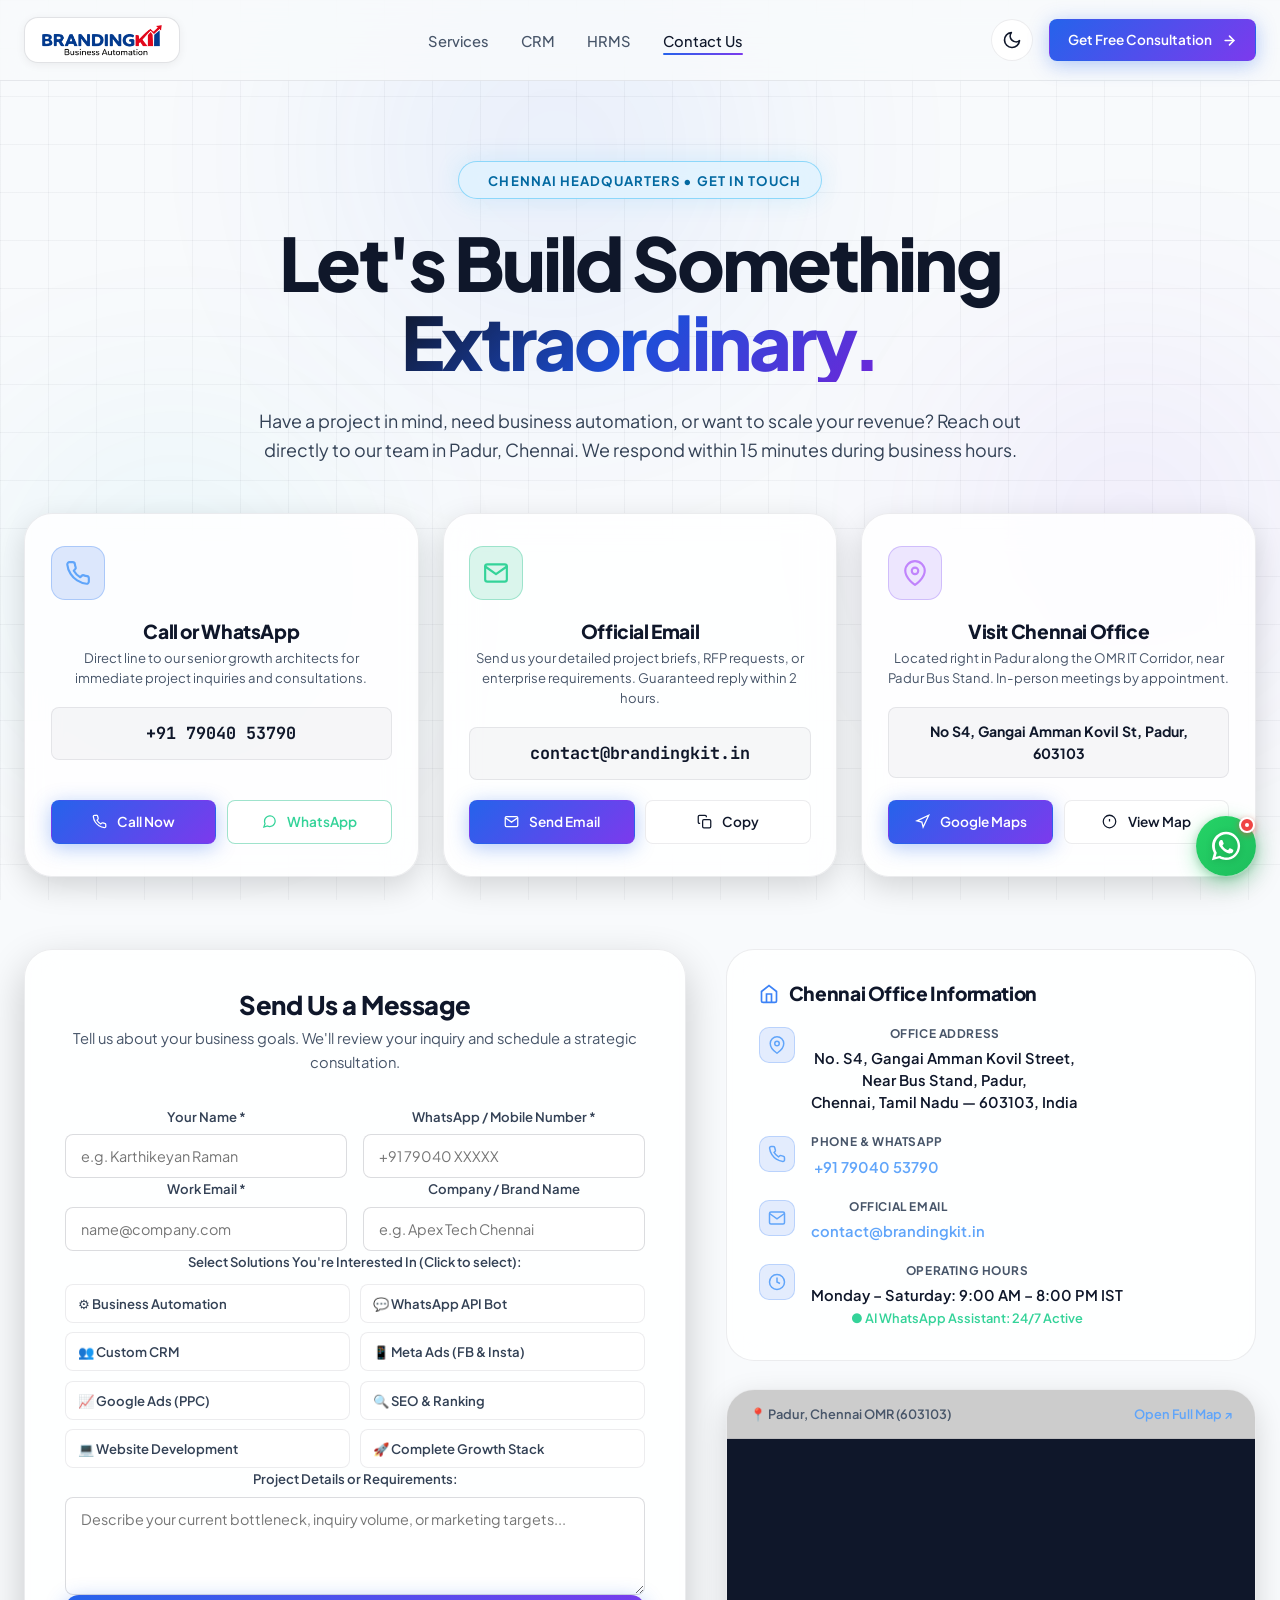
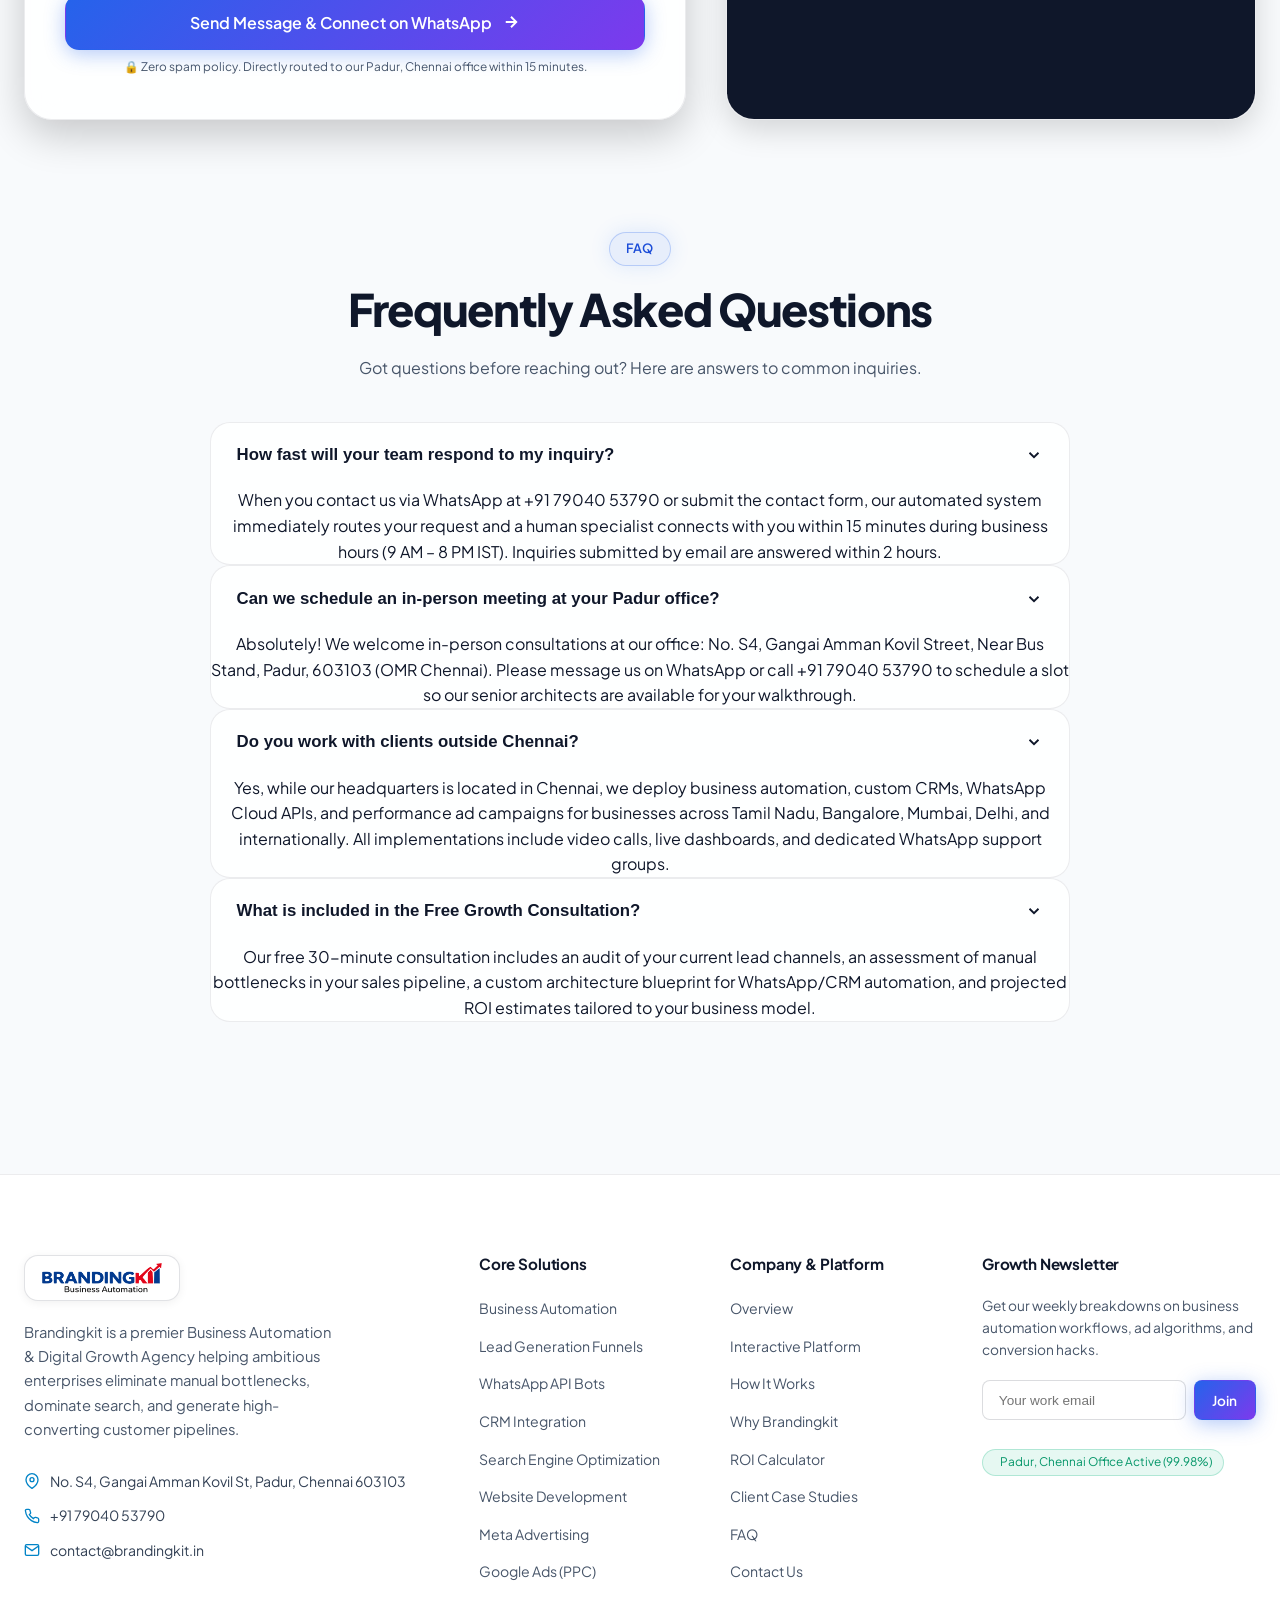
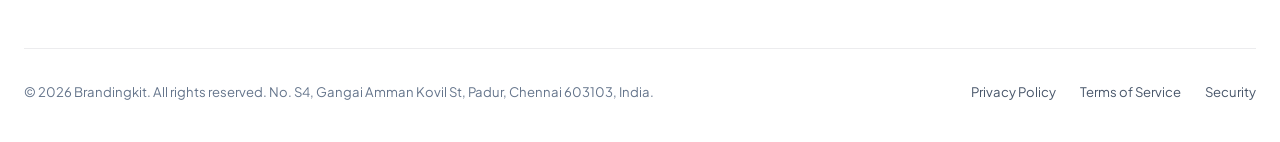
==== commit 579e6a8a: "Update floating WhatsApp widget, modal styling, and scripts" ====
--- a/contact.html
+++ b/contact.html
@@ -22,7 +22,7 @@
   <link href="https://fonts.googleapis.com/css2?family=JetBrains+Mono:wght@400;600;700&family=Plus+Jakarta+Sans:wght@400;500;600;700;800;900&display=swap" rel="stylesheet">
 
   <!-- Stylesheet -->
-  <link rel="stylesheet" href="styles.css">
+  <link rel="stylesheet" href="styles.css?v=2">
 
   <!-- Structured Data (JSON-LD) for Local Business & Contact Info -->
   <script type="application/ld+json">
@@ -778,7 +778,35 @@
     <span class="toast-msg">Thank you! Your request has been dispatched to our Chennai team.</span>
   </div>
 
+  <!-- Floating WhatsApp Quick Connect Button (AiSensy Style - Bottom Right Corner) -->
+  <aside class="whatsapp-float-widget" aria-label="Direct WhatsApp Contact">
+    <a href="https://wa.me/917904053790?text=Hi%20Brandingkit%20team%2C%20I%20would%20like%20to%20inquire%20about%20your%20business%20automation%20and%20growth%20services."
+       id="whatsappFloatBtn"
+       class="whatsapp-float-btn"
+       target="_blank"
+       rel="noopener noreferrer"
+       aria-label="Chat on WhatsApp with Brandingkit (+91 79040 53790)"
+       title="Chat with us on WhatsApp (+91 79040 53790)">
+      
+      <!-- Red notification unread badge dot with white center (AiSensy style) -->
+      <span class="wa-unread-badge" aria-hidden="true">
+        <span class="wa-unread-dot"></span>
+      </span>
+
+      <!-- Official WhatsApp SVG Icon -->
+      <svg class="wa-icon" viewBox="0 0 24 24" width="34" height="34" fill="#ffffff" aria-hidden="true">
+        <path fill-rule="evenodd" clip-rule="evenodd" d="M12.04 2C6.58 2 2.13 6.45 2.13 11.91C2.13 13.66 2.59 15.36 3.45 16.86L2.05 22L7.3 20.63C8.75 21.41 10.38 21.83 12.04 21.83C17.5 21.83 21.95 17.38 21.95 11.92C21.95 9.27 20.92 6.78 19.05 4.91C17.18 3.04 14.69 2 12.04 2ZM12.04 3.67C14.24 3.67 16.31 4.53 17.87 6.09C19.42 7.64 20.28 9.72 20.28 11.92C20.28 16.46 16.58 20.16 12.04 20.16C10.64 20.16 9.27 19.8 8.07 19.12L7.76 18.94L4.65 19.76L5.48 16.73L5.28 16.41C4.54 15.22 4.14 13.58 4.14 11.91C4.14 7.37 7.84 3.67 12.04 3.67ZM16.63 14.46C16.38 14.33 15.15 13.73 14.92 13.64C14.69 13.56 14.53 13.52 14.36 13.77C14.19 14.02 13.71 14.59 13.56 14.76C13.41 14.93 13.27 14.95 13.02 14.82C12.77 14.7 11.96 14.43 11 13.57C10.25 12.9 9.75 12.07 9.6 11.82C9.45 11.57 9.58 11.44 9.71 11.31C9.82 11.2 9.96 11.02 10.08 10.87C10.21 10.72 10.25 10.62 10.33 10.45C10.42 10.28 10.37 10.14 10.31 10.01C10.24 9.88 9.75 8.68 9.54 8.18C9.34 7.69 9.13 7.76 8.98 7.75C8.83 7.74 8.67 7.74 8.5 7.74C8.33 7.74 8.06 7.8 7.83 8.05C7.6 8.3 6.95 8.91 6.95 10.15C6.95 11.39 7.85 12.58 7.98 12.75C8.1 12.92 9.75 15.46 12.27 16.55C12.87 16.81 13.34 16.97 13.7 17.08C14.31 17.28 14.86 17.25 15.29 17.18C15.78 17.11 16.79 16.57 17 15.98C17.21 15.39 17.21 14.89 17.15 14.78C17.08 14.67 16.88 14.59 16.63 14.46Z"/>
+      </svg>
+
+      <!-- Tooltip -->
+      <span class="wa-float-tooltip">
+        <span class="wa-tooltip-title">Chat with us 👋</span>
+        <span class="wa-tooltip-subtitle">Instant reply on WhatsApp (+91 79040 53790)</span>
+      </span>
+    </a>
+  </aside>
+
   <!-- Scripts -->
-  <script src="script.js"></script>
+  <script src="script.js?v=2"></script>
 </body>
 </html>
--- a/styles.css
+++ b/styles.css
@@ -2688,7 +2688,7 @@
 .modal-overlay {
   position: fixed;
   inset: 0;
-  z-index: 1000;
+  z-index: 10000;
   background: rgba(4, 6, 10, 0.75);
   backdrop-filter: blur(12px);
   -webkit-backdrop-filter: blur(12px);
@@ -2698,12 +2698,14 @@
   padding: 1.5rem;
   opacity: 0;
   pointer-events: none;
-  transition: opacity 0.3s ease;
+  visibility: hidden;
+  transition: opacity 0.3s ease, visibility 0.3s ease;
 }
 
 .modal-overlay.active {
   opacity: 1;
   pointer-events: auto;
+  visibility: visible;
 }
 
 .modal-container {
@@ -2846,9 +2848,9 @@
 /* Toast Notification */
 .toast-notice {
   position: fixed;
-  bottom: 2rem;
+  bottom: 6.5rem;
   right: 2rem;
-  z-index: 1100;
+  z-index: 10001;
   background: var(--bg-dark-secondary);
   border: 1px solid #10b981;
   box-shadow: 0 10px 30px rgba(0, 0, 0, 0.2), 0 0 20px rgba(16, 185, 129, 0.3);
@@ -2860,12 +2862,214 @@
   color: var(--text-heading);
   transform: translateY(120%);
   opacity: 0;
-  transition: all 0.3s cubic-bezier(0.16, 1, 0.3, 1);
+  visibility: hidden;
+  pointer-events: none;
+  transition: opacity 0.3s ease, transform 0.3s cubic-bezier(0.16, 1, 0.3, 1), visibility 0.3s ease;
 }
 
 .toast-notice.show {
   transform: translateY(0);
   opacity: 1;
+  visibility: visible;
+  pointer-events: auto;
+}
+
+/* ==========================================================================
+   FLOATING WHATSAPP BUTTON (AiSensy Style - Bottom Right Corner)
+   ========================================================================== */
+.whatsapp-float-widget {
+  position: fixed;
+  bottom: 24px;
+  right: 24px;
+  z-index: 9999;
+  display: flex;
+  align-items: center;
+  pointer-events: auto;
+}
+
+.whatsapp-float-btn {
+  position: relative;
+  width: 60px;
+  height: 60px;
+  background: #25d366;
+  background: linear-gradient(135deg, #25d366 0%, #1ebe5d 100%);
+  color: #ffffff;
+  border-radius: 50%;
+  display: flex;
+  align-items: center;
+  justify-content: center;
+  text-decoration: none;
+  box-shadow: 0 6px 20px rgba(37, 211, 102, 0.42), 0 2px 8px rgba(0, 0, 0, 0.18);
+  transition: transform 0.28s cubic-bezier(0.34, 1.56, 0.64, 1), box-shadow 0.28s ease;
+  cursor: pointer;
+  -webkit-tap-highlight-color: transparent;
+  pointer-events: auto;
+}
+
+/* Ensure inner decoration and icons don't capture/intercept clicks away from the anchor */
+.whatsapp-float-btn * {
+  pointer-events: none;
+}
+
+.whatsapp-float-btn:hover {
+  transform: scale(1.08) translateY(-2px);
+  box-shadow: 0 10px 28px rgba(37, 211, 102, 0.58), 0 4px 12px rgba(0, 0, 0, 0.25);
+  color: #ffffff;
+}
+
+.whatsapp-float-btn:active {
+  transform: scale(0.96);
+}
+
+.whatsapp-float-btn:focus-visible {
+  outline: 3px solid rgba(37, 211, 102, 0.7);
+  outline-offset: 3px;
+}
+
+/* Red unread message notification badge (AiSensy style) */
+.wa-unread-badge {
+  position: absolute;
+  top: 1px;
+  right: 1px;
+  width: 16px;
+  height: 16px;
+  background: #ef4444;
+  border: 2px solid #ffffff;
+  border-radius: 50%;
+  display: flex;
+  align-items: center;
+  justify-content: center;
+  box-shadow: 0 2px 6px rgba(239, 68, 68, 0.6);
+  animation: waBadgePulse 2.5s infinite ease-in-out;
+}
+
+.wa-unread-dot {
+  width: 4px;
+  height: 4px;
+  background: #ffffff;
+  border-radius: 50%;
+  display: block;
+}
+
+@keyframes waBadgePulse {
+  0%, 100% {
+    transform: scale(1);
+  }
+  50% {
+    transform: scale(1.15);
+  }
+}
+
+/* Icon */
+.wa-icon {
+  width: 34px;
+  height: 34px;
+  fill: #ffffff;
+  filter: drop-shadow(0 1px 3px rgba(0, 0, 0, 0.15));
+  transition: transform 0.25s ease;
+}
+
+.whatsapp-float-btn:hover .wa-icon {
+  transform: scale(1.06) rotate(6deg);
+}
+
+/* Tooltip Pill */
+.wa-float-tooltip {
+  position: absolute;
+  right: calc(100% + 14px);
+  top: 50%;
+  transform: translateY(-50%) translateX(10px);
+  background: rgba(12, 16, 26, 0.94);
+  backdrop-filter: blur(12px);
+  -webkit-backdrop-filter: blur(12px);
+  border: 1px solid rgba(37, 211, 102, 0.3);
+  border-radius: 12px;
+  padding: 8px 14px;
+  white-space: nowrap;
+  opacity: 0;
+  pointer-events: none;
+  box-shadow: 0 8px 24px rgba(0, 0, 0, 0.45);
+  transition: opacity 0.25s ease, transform 0.25s cubic-bezier(0.16, 1, 0.3, 1);
+  display: flex;
+  flex-direction: column;
+  gap: 2px;
+}
+
+[data-theme="light"] .wa-float-tooltip {
+  background: rgba(255, 255, 255, 0.96);
+  border: 1px solid rgba(37, 211, 102, 0.35);
+  box-shadow: 0 8px 24px rgba(15, 23, 42, 0.12);
+}
+
+.wa-float-tooltip::after {
+  content: '';
+  position: absolute;
+  right: -6px;
+  top: 50%;
+  transform: translateY(-50%);
+  width: 0;
+  height: 0;
+  border-top: 6px solid transparent;
+  border-bottom: 6px solid transparent;
+  border-left: 6px solid rgba(12, 16, 26, 0.94);
+}
+
+[data-theme="light"] .wa-float-tooltip::after {
+  border-left-color: rgba(255, 255, 255, 0.96);
+}
+
+.wa-tooltip-title {
+  font-size: 0.85rem;
+  font-weight: 700;
+  color: var(--text-heading);
+  letter-spacing: -0.01em;
+  display: flex;
+  align-items: center;
+  gap: 5px;
+}
+
+.wa-tooltip-subtitle {
+  font-size: 0.72rem;
+  font-weight: 500;
+  color: #34d399;
+}
+
+[data-theme="light"] .wa-tooltip-subtitle {
+  color: #059669;
+}
+
+.whatsapp-float-btn:hover .wa-float-tooltip,
+.whatsapp-float-btn:focus-visible .wa-float-tooltip {
+  opacity: 1;
+  transform: translateY(-50%) translateX(0);
+  pointer-events: auto;
+}
+
+@media (max-width: 600px) {
+  .whatsapp-float-widget {
+    bottom: 18px;
+    right: 18px;
+  }
+
+  .whatsapp-float-btn {
+    width: 54px;
+    height: 54px;
+  }
+
+  .wa-icon {
+    width: 30px;
+    height: 30px;
+  }
+
+  .wa-float-tooltip {
+    display: none;
+  }
+
+  .toast-notice {
+    bottom: 5.5rem;
+    right: 1rem;
+    left: 1rem;
+  }
 }
 
 /* Mobile Drawer */
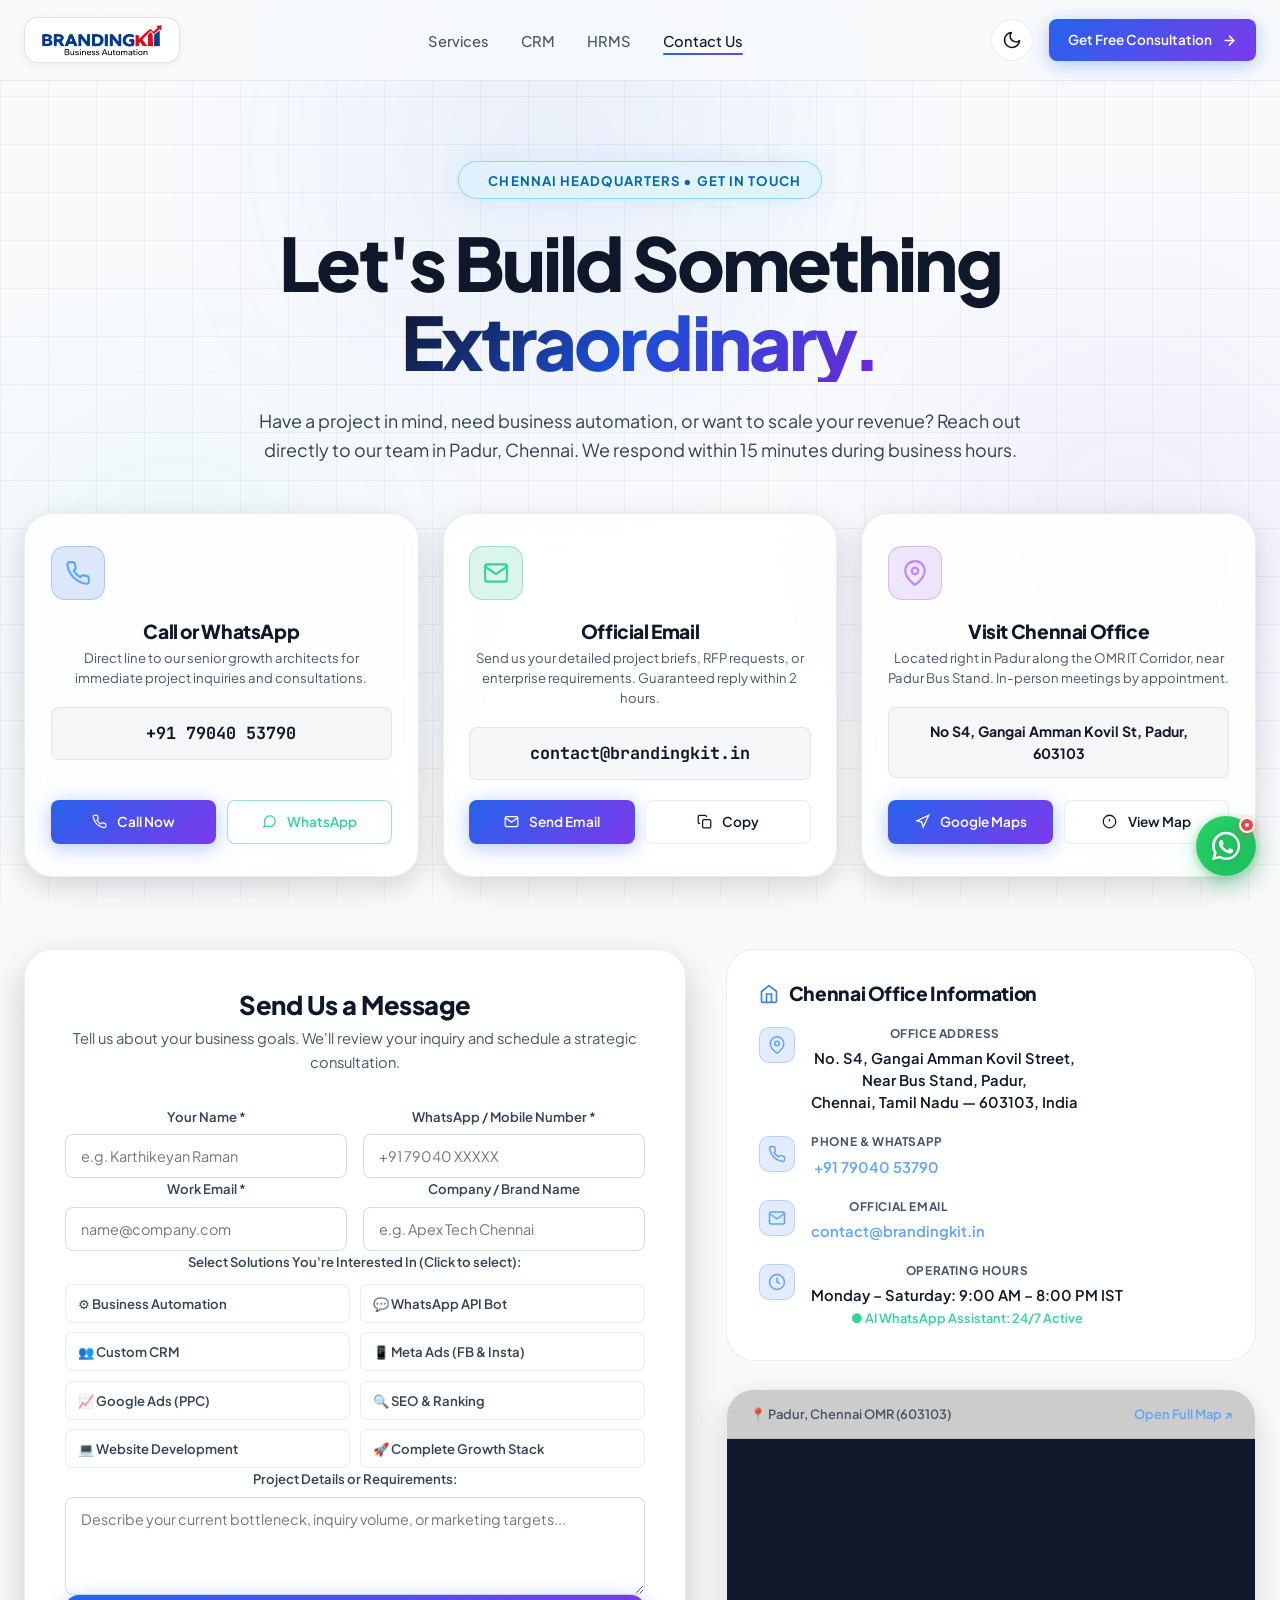
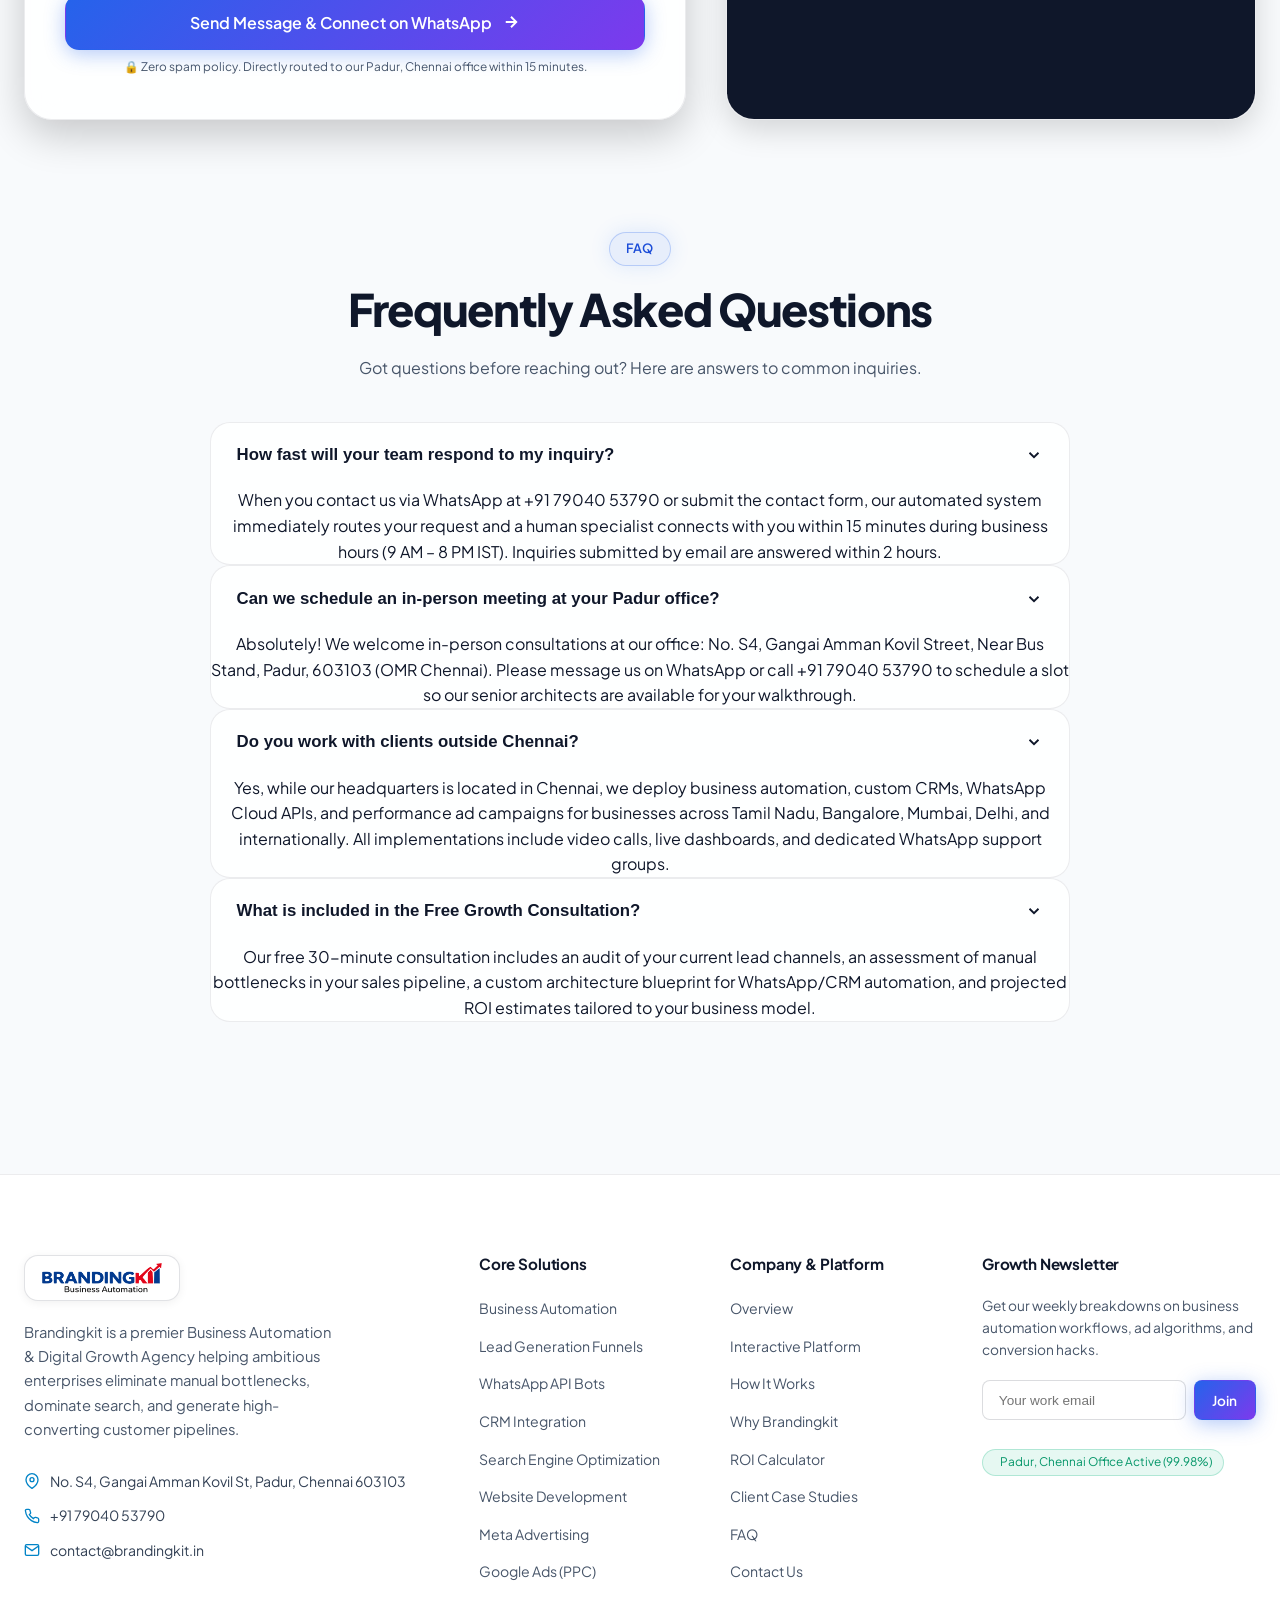
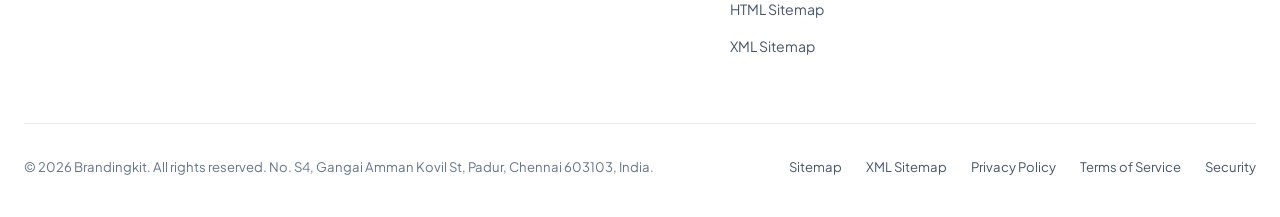
==== commit 72ced512: "Add Meta Pixel tracking, sitemap pages, and robots.txt" ====
--- a/contact.html
+++ b/contact.html
@@ -8,6 +8,7 @@
   <meta name="keywords" content="Contact Brandingkit, Chennai Business Automation Agency, Padur OMR, WhatsApp Automation Chennai, Meta Ads Agency Chennai, Google Ads Agency Chennai">
   <meta name="author" content="Brandingkit">
   <link rel="canonical" href="https://brandingkit.in/contact.html">
+  <link rel="sitemap" type="application/xml" title="Sitemap" href="https://brandingkit.in/sitemap.xml">
 
   <!-- Open Graph / Social Media -->
   <meta property="og:type" content="website">
@@ -70,6 +71,24 @@
       document.documentElement.setAttribute('data-theme', theme);
     })();
   </script>
+
+  <!-- Meta Pixel Code -->
+  <script>
+    !function(f,b,e,v,n,t,s)
+    {if(f.fbq)return;n=f.fbq=function(){n.callMethod?
+    n.callMethod.apply(n,arguments):n.queue.push(arguments)};
+    if(!f._fbq)f._fbq=n;n.push=n;n.loaded=!0;n.version='2.0';
+    n.queue=[];t=b.createElement(e);t.async=!0;
+    t.src=v;s=b.getElementsByTagName(e)[0];
+    s.parentNode.insertBefore(t,s)}(window, document,'script',
+    'https://connect.facebook.net/en_US/fbevents.js');
+    fbq('init', '1079980248184208');
+    fbq('track', 'PageView');
+  </script>
+  <noscript><img height="1" width="1" style="display:none"
+  src="https://www.facebook.com/tr?id=1079980248184208&ev=PageView&noscript=1"
+  /></noscript>
+  <!-- End Meta Pixel Code -->
 </head>
 <body>
 
@@ -628,6 +647,8 @@
             <li><a href="index.html#case-studies">Client Case Studies</a></li>
             <li><a href="index.html#faq">FAQ</a></li>
             <li><a href="contact.html">Contact Us</a></li>
+            <li><a href="sitemap.html">HTML Sitemap</a></li>
+            <li><a href="sitemap.xml" target="_blank">XML Sitemap</a></li>
           </ul>
         </div>
 
@@ -655,6 +676,8 @@
           © 2026 Brandingkit. All rights reserved. No. S4, Gangai Amman Kovil St, Padur, Chennai 603103, India.
         </div>
         <div style="display: flex; gap: 1.5rem;">
+          <a href="sitemap.html" style="color: var(--text-muted); text-decoration: none;">Sitemap</a>
+          <a href="sitemap.xml" target="_blank" style="color: var(--text-muted); text-decoration: none;">XML Sitemap</a>
           <a href="#" style="color: var(--text-muted); text-decoration: none;">Privacy Policy</a>
           <a href="#" style="color: var(--text-muted); text-decoration: none;">Terms of Service</a>
           <a href="#" style="color: var(--text-muted); text-decoration: none;">Security</a>
--- a/styles.css
+++ b/styles.css
@@ -3539,3 +3539,249 @@
   }
 }
 
+/* ==========================================================================
+   SITEMAP PAGE STYLES
+   ========================================================================== */
+.sitemap-hero {
+  padding: 5rem 0 2.5rem;
+  text-align: center;
+  position: relative;
+}
+
+.sitemap-breadcrumb {
+  display: inline-flex;
+  align-items: center;
+  gap: 0.5rem;
+  font-size: 0.84rem;
+  color: var(--text-muted);
+  margin-bottom: 1.25rem;
+  padding: 0.35rem 1rem;
+  background: var(--bg-card);
+  border: 1px solid var(--bg-card-border);
+  border-radius: var(--radius-full);
+}
+
+.sitemap-breadcrumb a {
+  color: var(--text-heading);
+  text-decoration: none;
+  transition: color 0.2s ease;
+}
+
+.sitemap-breadcrumb a:hover {
+  color: #38bdf8;
+}
+
+.sitemap-hero-title {
+  font-size: clamp(2.2rem, 4.5vw, 3.4rem);
+  font-weight: 850;
+  margin-bottom: 1rem;
+  line-height: 1.15;
+  color: var(--text-heading);
+}
+
+.sitemap-hero-desc {
+  font-size: 1.05rem;
+  color: var(--text-muted);
+  max-width: 680px;
+  margin: 0 auto 2rem;
+  line-height: 1.6;
+}
+
+.sitemap-actions-row {
+  display: flex;
+  align-items: center;
+  justify-content: center;
+  gap: 1rem;
+  flex-wrap: wrap;
+  margin-bottom: 1rem;
+}
+
+.sitemap-xml-pill {
+  display: inline-flex;
+  align-items: center;
+  gap: 0.6rem;
+  padding: 0.65rem 1.2rem;
+  background: rgba(37, 99, 235, 0.12);
+  border: 1px solid rgba(59, 130, 246, 0.35);
+  border-radius: var(--radius-full);
+  color: #60a5fa;
+  font-size: 0.88rem;
+  font-weight: 600;
+  text-decoration: none;
+  transition: all 0.25s ease;
+}
+
+.sitemap-xml-pill:hover {
+  background: rgba(37, 99, 235, 0.22);
+  border-color: rgba(96, 165, 250, 0.6);
+  color: #ffffff;
+  transform: translateY(-2px);
+  box-shadow: 0 4px 15px rgba(37, 99, 235, 0.25);
+}
+
+.sitemap-grid-section {
+  padding: 1rem 0 6rem;
+}
+
+.sitemap-cards-grid {
+  display: grid;
+  grid-template-columns: repeat(auto-fit, minmax(340px, 1fr));
+  gap: 1.75rem;
+}
+
+.sitemap-card {
+  background: var(--bg-card);
+  border: 1px solid var(--bg-card-border);
+  border-radius: var(--radius-xl);
+  padding: 2rem;
+  display: flex;
+  flex-direction: column;
+  transition: transform 0.25s ease, border-color 0.25s ease, box-shadow 0.25s ease;
+  position: relative;
+  overflow: hidden;
+  backdrop-filter: blur(12px);
+}
+
+.sitemap-card:hover {
+  transform: translateY(-4px);
+  border-color: var(--bg-card-border-glow);
+  box-shadow: var(--shadow-card), var(--glow-sm);
+}
+
+.sitemap-card-header {
+  display: flex;
+  align-items: flex-start;
+  justify-content: space-between;
+  gap: 1rem;
+  margin-bottom: 1.25rem;
+  padding-bottom: 1.25rem;
+  border-bottom: 1px solid var(--bg-card-border);
+}
+
+.sitemap-card-header-left {
+  display: flex;
+  align-items: center;
+  gap: 0.85rem;
+}
+
+.sitemap-icon-box {
+  width: 44px;
+  height: 44px;
+  border-radius: var(--radius-md);
+  background: rgba(59, 130, 246, 0.12);
+  border: 1px solid rgba(59, 130, 246, 0.25);
+  color: #38bdf8;
+  display: flex;
+  align-items: center;
+  justify-content: center;
+  flex-shrink: 0;
+}
+
+[data-theme="light"] .sitemap-icon-box {
+  background: rgba(37, 99, 235, 0.08);
+  color: #2563eb;
+}
+
+.sitemap-card-title {
+  font-size: 1.25rem;
+  font-weight: 750;
+  color: var(--text-heading);
+  letter-spacing: -0.01em;
+}
+
+.sitemap-card-badge {
+  font-size: 0.72rem;
+  font-weight: 700;
+  padding: 0.25rem 0.65rem;
+  border-radius: var(--radius-full);
+  background: rgba(255, 255, 255, 0.05);
+  color: var(--text-muted);
+  border: 1px solid var(--bg-card-border);
+  letter-spacing: 0.03em;
+  text-transform: uppercase;
+}
+
+.sitemap-card-badge.badge-blue {
+  background: rgba(59, 130, 246, 0.15);
+  color: #60a5fa;
+  border-color: rgba(59, 130, 246, 0.3);
+}
+
+.sitemap-card-badge.badge-emerald {
+  background: rgba(16, 185, 129, 0.15);
+  color: #34d399;
+  border-color: rgba(16, 185, 129, 0.3);
+}
+
+.sitemap-card-badge.badge-purple {
+  background: rgba(139, 92, 246, 0.15);
+  color: #a78bfa;
+  border-color: rgba(139, 92, 246, 0.3);
+}
+
+.sitemap-links-list {
+  list-style: none;
+  display: flex;
+  flex-direction: column;
+  gap: 0.85rem;
+}
+
+.sitemap-link-item {
+  display: flex;
+  align-items: flex-start;
+  justify-content: space-between;
+  gap: 0.75rem;
+}
+
+.sitemap-link {
+  display: flex;
+  align-items: center;
+  gap: 0.6rem;
+  color: var(--text-body-bright);
+  text-decoration: none;
+  font-size: 0.94rem;
+  font-weight: 550;
+  transition: all 0.2s ease;
+}
+
+.sitemap-link:hover {
+  color: #38bdf8;
+  transform: translateX(4px);
+}
+
+[data-theme="light"] .sitemap-link:hover {
+  color: #0284c7;
+}
+
+.sitemap-link-arrow {
+  color: #38bdf8;
+  font-size: 0.85rem;
+  opacity: 0.7;
+  transition: transform 0.2s ease, opacity 0.2s ease;
+}
+
+.sitemap-link:hover .sitemap-link-arrow {
+  opacity: 1;
+  transform: translateX(2px);
+}
+
+.sitemap-link-tag {
+  font-size: 0.72rem;
+  font-family: var(--font-mono);
+  color: var(--text-muted);
+  background: var(--mini-stat-bg);
+  padding: 0.15rem 0.5rem;
+  border-radius: var(--radius-sm);
+  border: 1px solid var(--bg-card-border);
+}
+
+.sitemap-card-desc {
+  font-size: 0.85rem;
+  color: var(--text-muted);
+  margin-top: 1.25rem;
+  padding-top: 1rem;
+  border-top: 1px dashed var(--bg-card-border);
+  line-height: 1.55;
+}
+
+
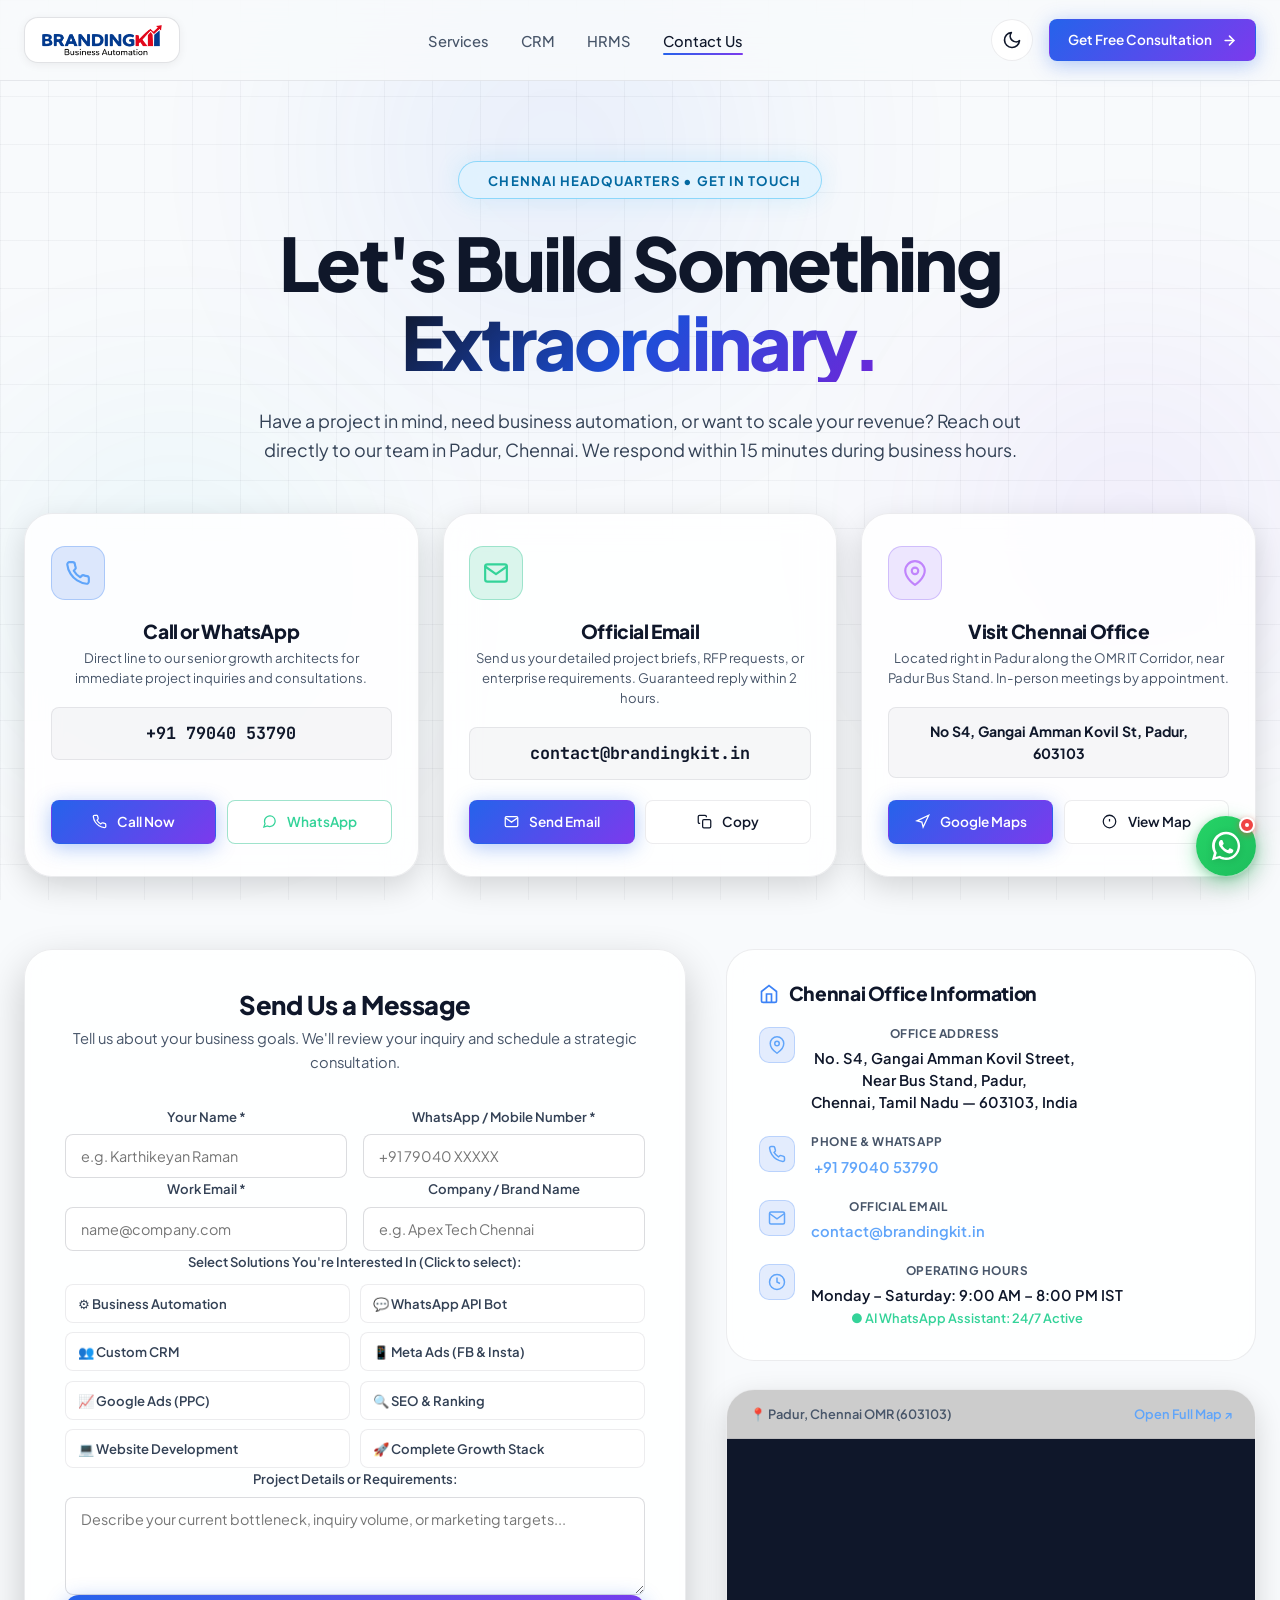
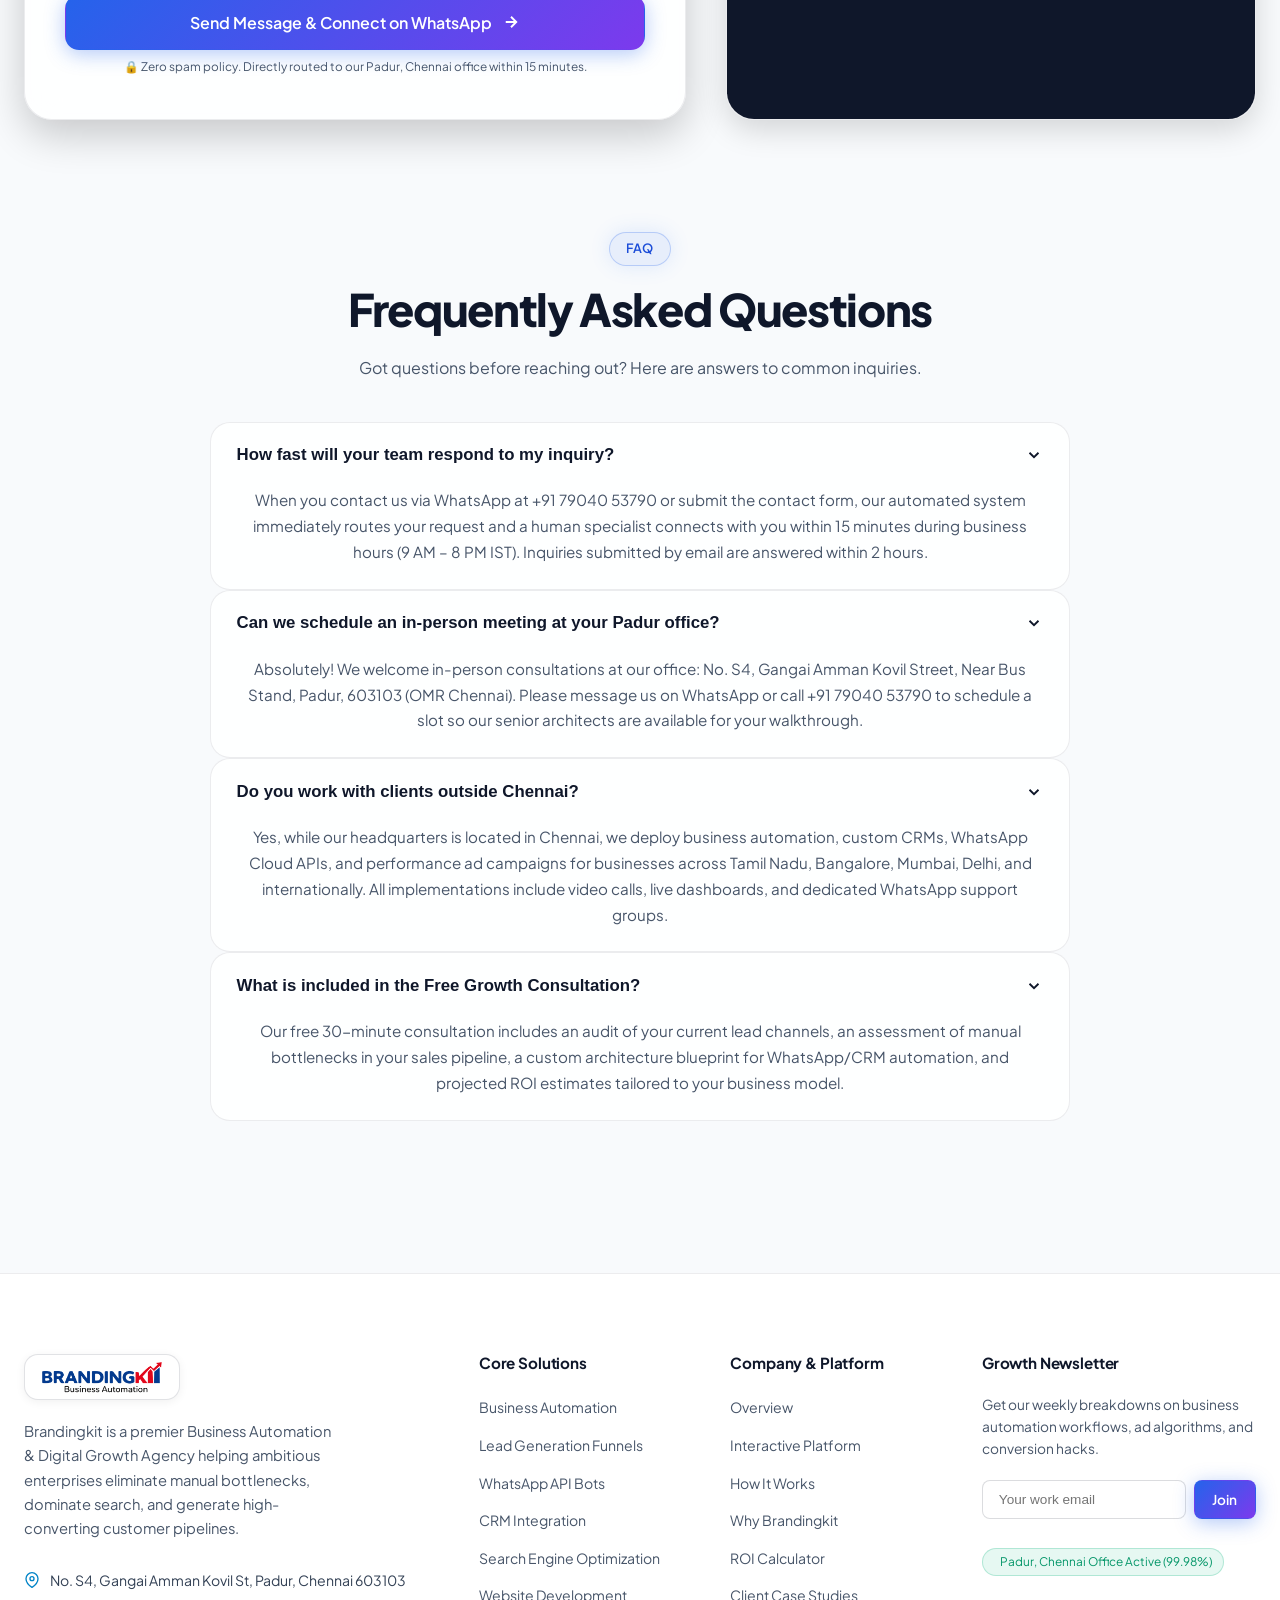
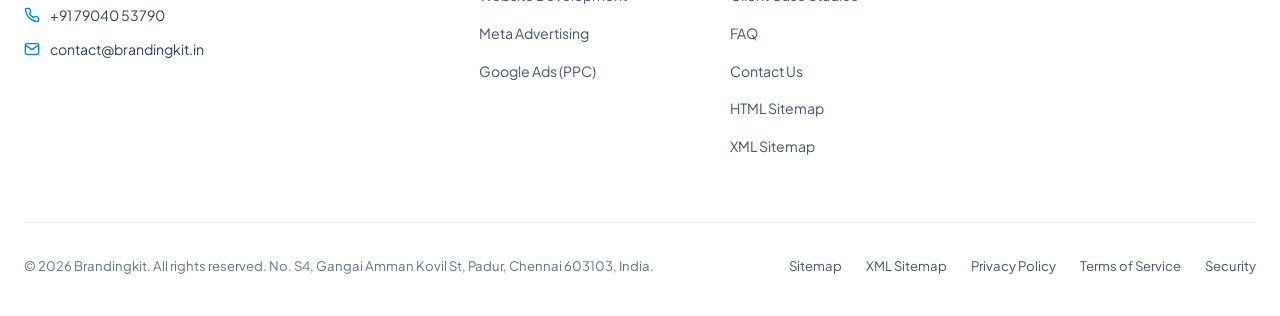
==== commit e3fef2d9: "Add dedicated Services page with category filters, updated site navigation, and sitemaps" ====
--- a/contact.html
+++ b/contact.html
@@ -7,6 +7,7 @@
   <meta name="description" content="Get in touch with Brandingkit in Padur, Chennai. Call +91 79040 53790 or email contact@brandingkit.in. Office: No. S4, Gangai Amman Kovil Street, Near Bus Stand, Padur, 603103.">
   <meta name="keywords" content="Contact Brandingkit, Chennai Business Automation Agency, Padur OMR, WhatsApp Automation Chennai, Meta Ads Agency Chennai, Google Ads Agency Chennai">
   <meta name="author" content="Brandingkit">
+  <meta name="google-site-verification" content="zHo-VV4v49tZgZojgL3mVEB0UYHeB3BVc17jDKDsxTc" />
   <link rel="canonical" href="https://brandingkit.in/contact.html">
   <link rel="sitemap" type="application/xml" title="Sitemap" href="https://brandingkit.in/sitemap.xml">
 
@@ -117,7 +118,7 @@
       <!-- Desktop Navigation -->
       <nav aria-label="Main Navigation">
         <ul class="nav-links">
-          <li class="nav-item"><a href="index.html#services">Services</a></li>
+          <li class="nav-item"><a href="services.html">Services</a></li>
           <li class="nav-item"><a href="https://crmautomation.brandingkit.in/" target="_blank" rel="noopener">CRM</a></li>
           <li class="nav-item"><a href="https://hrmmangement.brandingkit.in/" target="_blank" rel="noopener">HRMS</a></li>
           <li class="nav-item"><a href="contact.html" class="active">Contact Us</a></li>
@@ -167,7 +168,7 @@
   <!-- Mobile Drawer Menu -->
   <div class="mobile-nav-drawer" aria-label="Mobile Navigation Drawer">
     <ul class="mobile-drawer-links">
-      <li><a href="index.html#services">Services</a></li>
+      <li><a href="services.html">Services</a></li>
       <li><a href="https://crmautomation.brandingkit.in/" target="_blank" rel="noopener">CRM Automation</a></li>
       <li><a href="https://hrmmangement.brandingkit.in/" target="_blank" rel="noopener">HRMS Management</a></li>
       <li><a href="contact.html">Contact Us</a></li>
--- a/styles.css
+++ b/styles.css
@@ -3784,4 +3784,1198 @@
   line-height: 1.55;
 }
 
-
+/* ==========================================================================
+   SEPARATE SERVICES PAGE STYLES
+   ========================================================================== */
+
+/* Breadcrumb Navigation */
+.services-breadcrumb {
+  padding: 1.25rem 0 0.5rem;
+  font-size: 0.85rem;
+  color: var(--text-subtle);
+}
+.services-breadcrumb ol {
+  list-style: none;
+  display: flex;
+  align-items: center;
+  gap: 0.5rem;
+  padding: 0;
+  margin: 0;
+}
+.services-breadcrumb a {
+  color: var(--text-muted);
+  text-decoration: none;
+  transition: color 0.2s ease;
+}
+.services-breadcrumb a:hover {
+  color: #38bdf8;
+}
+.services-breadcrumb .separator {
+  color: var(--text-subtle);
+  opacity: 0.6;
+}
+.services-breadcrumb [aria-current="page"] {
+  color: var(--text-heading);
+  font-weight: 600;
+}
+
+/* Services Hero Section */
+.services-hero {
+  padding: 3rem 0 5rem;
+  position: relative;
+  overflow: hidden;
+}
+.services-hero-grid {
+  display: grid;
+  grid-template-columns: 1.05fr 1fr;
+  gap: 3.5rem;
+  align-items: center;
+}
+.services-hero-left {
+  display: flex;
+  flex-direction: column;
+}
+.hero-eyebrow-badge {
+  display: inline-flex;
+  align-items: center;
+  gap: 0.6rem;
+  font-size: 0.78rem;
+  font-family: var(--font-mono);
+  font-weight: 700;
+  text-transform: uppercase;
+  letter-spacing: 0.08em;
+  color: #60a5fa;
+  background: rgba(37, 99, 235, 0.12);
+  border: 1px solid rgba(59, 130, 246, 0.3);
+  padding: 0.4rem 1rem;
+  border-radius: var(--radius-full);
+  margin-bottom: 1.4rem;
+  width: fit-content;
+  box-shadow: 0 0 15px rgba(37, 99, 235, 0.2);
+}
+[data-theme="light"] .hero-eyebrow-badge {
+  color: #2563eb;
+  background: rgba(37, 99, 235, 0.08);
+  border-color: rgba(37, 99, 235, 0.25);
+}
+.services-hero-title {
+  font-size: clamp(2.2rem, 4.2vw, 3.4rem);
+  font-weight: 850;
+  line-height: 1.15;
+  letter-spacing: -0.03em;
+  color: var(--text-heading);
+  margin-bottom: 1.35rem;
+}
+.services-hero-desc {
+  font-size: 1.1rem;
+  line-height: 1.7;
+  color: var(--text-muted);
+  margin-bottom: 2rem;
+  max-width: 580px;
+}
+.services-hero-actions {
+  display: flex;
+  align-items: center;
+  gap: 1rem;
+  flex-wrap: wrap;
+  margin-bottom: 1.75rem;
+}
+.services-hero-support-text {
+  font-size: 0.88rem;
+  font-family: var(--font-mono);
+  color: var(--text-subtle);
+  display: flex;
+  align-items: center;
+  gap: 0.5rem;
+  margin-bottom: 1.5rem;
+}
+.hero-trust-tags {
+  display: flex;
+  gap: 0.75rem;
+  flex-wrap: wrap;
+}
+.hero-trust-tag {
+  display: inline-flex;
+  align-items: center;
+  gap: 0.45rem;
+  font-size: 0.8rem;
+  font-weight: 600;
+  color: var(--text-body-bright);
+  background: var(--mini-stat-bg);
+  border: 1px solid var(--bg-card-border);
+  padding: 0.35rem 0.8rem;
+  border-radius: var(--radius-full);
+}
+.hero-trust-tag svg {
+  color: #10b981;
+}
+
+/* Floating Digital Growth Dashboard (Hero Right Column) */
+.hero-growth-dashboard {
+  background: var(--dash-frame-bg);
+  border: 1px solid rgba(59, 130, 246, 0.3);
+  border-radius: var(--radius-xl);
+  box-shadow: 
+    0 25px 60px -15px rgba(0, 0, 0, 0.5),
+    0 0 50px rgba(59, 130, 246, 0.25);
+  backdrop-filter: blur(20px);
+  -webkit-backdrop-filter: blur(20px);
+  overflow: hidden;
+  position: relative;
+  transition: transform 0.3s ease, box-shadow 0.3s ease;
+}
+.hero-growth-dashboard:hover {
+  box-shadow: 
+    0 30px 70px -15px rgba(0, 0, 0, 0.6),
+    0 0 65px rgba(124, 58, 237, 0.3);
+}
+.dash-window-header {
+  display: flex;
+  align-items: center;
+  justify-content: space-between;
+  padding: 0.8rem 1.25rem;
+  background: var(--window-bar-bg);
+  border-bottom: 1px solid var(--bg-card-border);
+}
+.dash-window-dots {
+  display: flex;
+  gap: 6px;
+}
+.dash-window-dots span {
+  width: 10px;
+  height: 10px;
+  border-radius: 50%;
+  display: inline-block;
+}
+.dot-red { background: #ef4444; }
+.dot-yellow { background: #f59e0b; }
+.dot-green { background: #10b981; }
+
+.dash-window-title {
+  font-family: var(--font-mono);
+  font-size: 0.78rem;
+  color: var(--text-subtle);
+}
+.dash-live-badge {
+  display: inline-flex;
+  align-items: center;
+  gap: 6px;
+  font-family: var(--font-mono);
+  font-size: 0.72rem;
+  color: #34d399;
+  font-weight: 600;
+  background: rgba(16, 185, 129, 0.12);
+  padding: 0.2rem 0.6rem;
+  border-radius: var(--radius-full);
+}
+
+.dash-inner-content {
+  padding: 1.35rem;
+  display: flex;
+  flex-direction: column;
+  gap: 1.15rem;
+}
+
+/* Hero Dash Metrics Row */
+.dash-metrics-grid {
+  display: grid;
+  grid-template-columns: repeat(4, 1fr);
+  gap: 0.75rem;
+}
+.dash-metric-card {
+  background: var(--mini-stat-bg);
+  border: 1px solid var(--bg-card-border);
+  border-radius: var(--radius-md);
+  padding: 0.75rem 0.85rem;
+  transition: background 0.2s ease, border-color 0.2s ease;
+}
+.dash-metric-card:hover {
+  background: var(--mini-stat-hover);
+  border-color: rgba(59, 130, 246, 0.3);
+}
+.dash-metric-label {
+  font-size: 0.7rem;
+  font-family: var(--font-mono);
+  color: var(--text-subtle);
+  text-transform: uppercase;
+  margin-bottom: 0.25rem;
+}
+.dash-metric-val {
+  font-size: 1.2rem;
+  font-weight: 800;
+  color: var(--text-heading);
+  letter-spacing: -0.02em;
+}
+.dash-metric-growth {
+  font-size: 0.72rem;
+  font-weight: 600;
+  color: #10b981;
+  display: flex;
+  align-items: center;
+  gap: 2px;
+  margin-top: 2px;
+}
+
+/* Conversion Funnel Bar */
+.dash-funnel-strip {
+  background: var(--mini-stat-bg);
+  border: 1px solid var(--bg-card-border);
+  border-radius: var(--radius-md);
+  padding: 0.85rem 1rem;
+}
+.dash-funnel-header {
+  display: flex;
+  align-items: center;
+  justify-content: space-between;
+  margin-bottom: 0.65rem;
+  font-size: 0.78rem;
+  font-family: var(--font-mono);
+  color: var(--text-muted);
+}
+.funnel-steps-row {
+  display: grid;
+  grid-template-columns: repeat(4, 1fr);
+  gap: 0.5rem;
+  position: relative;
+}
+.funnel-step-box {
+  background: rgba(255, 255, 255, 0.02);
+  border: 1px solid var(--bg-card-border);
+  border-radius: var(--radius-sm);
+  padding: 0.45rem 0.55rem;
+  text-align: center;
+}
+.funnel-step-num {
+  font-size: 0.95rem;
+  font-weight: 800;
+  color: #38bdf8;
+  display: block;
+}
+.funnel-step-lbl {
+  font-size: 0.68rem;
+  color: var(--text-subtle);
+}
+
+/* SEO Interactive Curve Chart */
+.dash-chart-card {
+  background: var(--mini-stat-bg);
+  border: 1px solid var(--bg-card-border);
+  border-radius: var(--radius-md);
+  padding: 0.9rem 1rem 0.75rem;
+}
+.dash-chart-header {
+  display: flex;
+  align-items: center;
+  justify-content: space-between;
+  margin-bottom: 0.5rem;
+}
+.dash-chart-title {
+  font-size: 0.8rem;
+  font-weight: 700;
+  color: var(--text-heading);
+  display: flex;
+  align-items: center;
+  gap: 0.5rem;
+}
+.dash-chart-badge {
+  font-size: 0.72rem;
+  font-family: var(--font-mono);
+  color: #a855f7;
+  background: rgba(168, 85, 247, 0.12);
+  padding: 0.15rem 0.5rem;
+  border-radius: var(--radius-full);
+}
+.dash-chart-svg {
+  width: 100%;
+  height: 90px;
+  overflow: visible;
+}
+
+/* Two-column inside Hero Dash: CRM Feed + WhatsApp Mockup */
+.dash-split-row {
+  display: grid;
+  grid-template-columns: 1fr 1fr;
+  gap: 0.85rem;
+}
+.dash-crm-panel,
+.dash-wa-panel {
+  background: var(--mini-stat-bg);
+  border: 1px solid var(--bg-card-border);
+  border-radius: var(--radius-md);
+  padding: 0.85rem;
+  display: flex;
+  flex-direction: column;
+}
+.panel-mini-head {
+  display: flex;
+  align-items: center;
+  justify-content: space-between;
+  font-size: 0.75rem;
+  font-weight: 700;
+  color: var(--text-heading);
+  margin-bottom: 0.65rem;
+}
+.crm-lead-item {
+  display: flex;
+  align-items: center;
+  justify-content: space-between;
+  padding: 0.45rem 0.55rem;
+  border-radius: var(--radius-sm);
+  background: rgba(255, 255, 255, 0.02);
+  margin-bottom: 0.35rem;
+  font-size: 0.72rem;
+}
+.crm-lead-name {
+  font-weight: 700;
+  color: var(--text-heading);
+}
+.crm-lead-tag {
+  font-family: var(--font-mono);
+  font-size: 0.65rem;
+  padding: 0.1rem 0.4rem;
+  border-radius: 4px;
+}
+.tag-google { background: rgba(59, 130, 246, 0.2); color: #60a5fa; }
+.tag-meta { background: rgba(139, 92, 246, 0.2); color: #c084fc; }
+.tag-seo { background: rgba(16, 185, 129, 0.2); color: #34d399; }
+
+/* WhatsApp Chat Simulator in Dashboard */
+.wa-chat-bubble {
+  border-radius: 10px;
+  padding: 0.55rem 0.75rem;
+  font-size: 0.73rem;
+  line-height: 1.4;
+  margin-bottom: 0.4rem;
+  position: relative;
+}
+.wa-bubble-incoming {
+  background: rgba(255, 255, 255, 0.06);
+  color: var(--text-body-bright);
+  align-self: flex-start;
+  border-bottom-left-radius: 2px;
+}
+.wa-bubble-outgoing {
+  background: #005c4b;
+  color: #ffffff;
+  align-self: flex-end;
+  border-bottom-right-radius: 2px;
+}
+[data-theme="light"] .wa-bubble-outgoing {
+  background: #d9fdd3;
+  color: #111b21;
+}
+.wa-sync-pill {
+  font-size: 0.66rem;
+  font-family: var(--font-mono);
+  color: #10b981;
+  display: flex;
+  align-items: center;
+  gap: 4px;
+  margin-top: 0.35rem;
+}
+
+/* Workflow Connections Strip */
+.dash-flow-connectors {
+  background: rgba(37, 99, 235, 0.08);
+  border: 1px dashed rgba(59, 130, 246, 0.3);
+  border-radius: var(--radius-md);
+  padding: 0.55rem 0.85rem;
+  display: flex;
+  align-items: center;
+  justify-content: space-between;
+  font-size: 0.72rem;
+  font-family: var(--font-mono);
+  color: var(--text-body-bright);
+}
+.flow-node-dot {
+  width: 6px;
+  height: 6px;
+  background: #38bdf8;
+  border-radius: 50%;
+  box-shadow: 0 0 8px #38bdf8;
+}
+.flow-node-arrow {
+  color: #3b82f6;
+  font-size: 0.75rem;
+}
+
+/* Category Filter Styling */
+.services-category-filter-wrap {
+  margin: 2.5rem 0 3.5rem;
+  display: flex;
+  justify-content: center;
+}
+.services-category-nav {
+  display: inline-flex;
+  gap: 0.6rem;
+  background: var(--bg-card);
+  padding: 0.45rem;
+  border-radius: var(--radius-full);
+  border: 1px solid var(--bg-card-border);
+  backdrop-filter: blur(16px);
+  flex-wrap: wrap;
+  justify-content: center;
+}
+.category-tab-btn {
+  background: transparent;
+  border: 1px solid transparent;
+  color: var(--text-muted);
+  padding: 0.65rem 1.4rem;
+  border-radius: var(--radius-full);
+  font-size: 0.9rem;
+  font-weight: 600;
+  cursor: pointer;
+  transition: all 0.25s ease;
+  display: inline-flex;
+  align-items: center;
+  gap: 0.5rem;
+}
+.category-tab-btn:hover {
+  color: var(--text-heading);
+  background: var(--mini-stat-hover);
+}
+.category-tab-btn.active {
+  background: var(--grad-primary);
+  border-color: rgba(255, 255, 255, 0.25);
+  color: #ffffff;
+  box-shadow: 0 4px 20px rgba(37, 99, 235, 0.4);
+}
+.tab-count-pill {
+  font-family: var(--font-mono);
+  font-size: 0.72rem;
+  background: rgba(255, 255, 255, 0.2);
+  padding: 0.1rem 0.45rem;
+  border-radius: var(--radius-full);
+}
+
+/* Enhanced 8 Service Cards */
+.services-grid-wrapper {
+  margin-bottom: 5rem;
+}
+.service-card-chip {
+  display: inline-flex;
+  align-items: center;
+  gap: 0.35rem;
+  font-size: 0.74rem;
+  font-family: var(--font-mono);
+  font-weight: 600;
+  color: #38bdf8;
+  background: rgba(6, 182, 212, 0.1);
+  border: 1px solid rgba(6, 182, 212, 0.25);
+  padding: 0.25rem 0.65rem;
+  border-radius: var(--radius-full);
+  margin-bottom: 1rem;
+}
+.service-metric-highlight {
+  background: rgba(255, 255, 255, 0.02);
+  border: 1px solid var(--bg-card-border);
+  border-radius: var(--radius-md);
+  padding: 0.65rem 0.9rem;
+  font-size: 0.8rem;
+  color: #34d399;
+  display: flex;
+  align-items: center;
+  gap: 0.5rem;
+  margin-bottom: 1.5rem;
+  font-weight: 600;
+}
+.service-metric-highlight svg {
+  flex-shrink: 0;
+  color: #10b981;
+}
+.service-card-actions {
+  display: flex;
+  align-items: center;
+  gap: 0.75rem;
+  margin-top: auto;
+}
+.service-card-actions .btn {
+  width: 100%;
+}
+
+/* Business Automation Showcase (Dark-Background connected workflow) */
+.automation-showcase-section {
+  padding: 6rem 0;
+  background: var(--grad-dark-section);
+  border-top: 1px solid var(--bg-card-border);
+  border-bottom: 1px solid var(--bg-card-border);
+  position: relative;
+  overflow: hidden;
+}
+.connected-workflow-wrapper {
+  margin: 3.5rem 0 4.5rem;
+}
+.workflow-pipeline-grid {
+  display: grid;
+  grid-template-columns: repeat(6, 1fr);
+  gap: 0.75rem;
+  position: relative;
+}
+.workflow-node-card {
+  background: var(--bg-card);
+  border: 1px solid var(--bg-card-border);
+  border-radius: var(--radius-lg);
+  padding: 1.4rem 1.1rem;
+  display: flex;
+  flex-direction: column;
+  position: relative;
+  transition: all 0.3s ease;
+  backdrop-filter: blur(16px);
+}
+.workflow-node-card:hover {
+  transform: translateY(-5px);
+  border-color: rgba(59, 130, 246, 0.5);
+  box-shadow: 0 15px 35px rgba(37, 99, 235, 0.2);
+}
+.node-step-tag {
+  font-family: var(--font-mono);
+  font-size: 0.7rem;
+  color: #60a5fa;
+  font-weight: 700;
+  margin-bottom: 0.6rem;
+  display: flex;
+  align-items: center;
+  justify-content: space-between;
+}
+.node-timing-badge {
+  font-size: 0.65rem;
+  color: var(--text-subtle);
+  background: var(--mini-stat-bg);
+  padding: 0.1rem 0.4rem;
+  border-radius: 4px;
+}
+.node-icon-box {
+  width: 42px;
+  height: 42px;
+  border-radius: 10px;
+  background: rgba(37, 99, 235, 0.15);
+  border: 1px solid rgba(59, 130, 246, 0.3);
+  display: flex;
+  align-items: center;
+  justify-content: center;
+  color: #38bdf8;
+  margin-bottom: 0.85rem;
+}
+.node-title {
+  font-size: 0.95rem;
+  font-weight: 700;
+  color: var(--text-heading);
+  margin-bottom: 0.4rem;
+}
+.node-desc {
+  font-size: 0.78rem;
+  color: var(--text-muted);
+  line-height: 1.5;
+}
+.workflow-arrow-connector {
+  position: absolute;
+  top: 50%;
+  right: -12px;
+  transform: translateY(-50%);
+  width: 24px;
+  height: 24px;
+  background: #2563eb;
+  border-radius: 50%;
+  display: flex;
+  align-items: center;
+  justify-content: center;
+  color: #ffffff;
+  font-size: 0.75rem;
+  z-index: 2;
+  box-shadow: 0 0 10px rgba(37, 99, 235, 0.6);
+}
+
+/* Sample CRM Dashboard in Showcase */
+.showcase-crm-dashboard {
+  background: var(--bg-card);
+  border: 1px solid var(--bg-card-border);
+  border-radius: var(--radius-xl);
+  padding: 2.2rem;
+  backdrop-filter: blur(20px);
+  margin-bottom: 3.5rem;
+}
+.showcase-stats-row {
+  display: grid;
+  grid-template-columns: repeat(4, 1fr);
+  gap: 1.25rem;
+  margin-bottom: 2rem;
+}
+.showcase-stat-box {
+  background: var(--mini-stat-bg);
+  border: 1px solid var(--bg-card-border);
+  border-radius: var(--radius-md);
+  padding: 1.2rem;
+  transition: all 0.25s ease;
+}
+.showcase-stat-box:hover {
+  background: var(--mini-stat-hover);
+  border-color: rgba(59, 130, 246, 0.35);
+}
+.showcase-stat-num {
+  font-size: 1.8rem;
+  font-weight: 850;
+  color: var(--text-heading);
+  letter-spacing: -0.02em;
+  margin-bottom: 0.2rem;
+}
+.showcase-stat-label {
+  font-size: 0.82rem;
+  color: var(--text-muted);
+}
+.showcase-stat-badge {
+  font-size: 0.72rem;
+  font-family: var(--font-mono);
+  color: #10b981;
+  font-weight: 600;
+  margin-top: 0.3rem;
+  display: flex;
+  align-items: center;
+  gap: 4px;
+}
+
+/* Showcase Capabilities Grid */
+.showcase-capabilities-grid {
+  display: grid;
+  grid-template-columns: repeat(3, 1fr);
+  gap: 1.25rem;
+  margin-bottom: 2.5rem;
+}
+.capability-item {
+  display: flex;
+  align-items: flex-start;
+  gap: 0.85rem;
+  padding: 1.1rem;
+  background: var(--mini-stat-bg);
+  border: 1px solid var(--bg-card-border);
+  border-radius: var(--radius-md);
+}
+.cap-check {
+  color: #10b981;
+  flex-shrink: 0;
+  margin-top: 2px;
+}
+.cap-title {
+  font-size: 0.92rem;
+  font-weight: 700;
+  color: var(--text-heading);
+  margin-bottom: 0.25rem;
+}
+.cap-desc {
+  font-size: 0.8rem;
+  color: var(--text-muted);
+  line-height: 1.5;
+}
+
+/* Integrated Growth Process (4-Step horizontal/vertical) */
+.growth-process-section {
+  padding: 5.5rem 0;
+}
+.process-grid-4 {
+  display: grid;
+  grid-template-columns: repeat(4, 1fr);
+  gap: 1.5rem;
+  position: relative;
+  margin-top: 3.5rem;
+}
+.process-card-item {
+  background: var(--bg-card);
+  border: 1px solid var(--bg-card-border);
+  border-radius: var(--radius-xl);
+  padding: 2.2rem 1.7rem;
+  display: flex;
+  flex-direction: column;
+  position: relative;
+  backdrop-filter: blur(16px);
+  transition: all 0.3s cubic-bezier(0.16, 1, 0.3, 1);
+}
+.process-card-item:hover {
+  transform: translateY(-6px);
+  border-color: rgba(59, 130, 246, 0.4);
+  box-shadow: 0 20px 40px -10px rgba(0, 0, 0, 0.2), 0 0 30px rgba(59, 130, 246, 0.2);
+}
+.process-step-num {
+  font-family: var(--font-mono);
+  font-size: 2.4rem;
+  font-weight: 900;
+  color: rgba(59, 130, 246, 0.25);
+  margin-bottom: 0.85rem;
+  line-height: 1;
+}
+.process-step-title {
+  font-size: 1.3rem;
+  font-weight: 800;
+  color: var(--text-heading);
+  margin-bottom: 0.65rem;
+}
+.process-step-desc {
+  font-size: 0.92rem;
+  color: var(--text-muted);
+  line-height: 1.6;
+}
+
+/* Why Choose Brandingkit? (6 Benefits) */
+.why-services-section {
+  padding: 5.5rem 0;
+  background: var(--bg-dark-secondary);
+}
+.why-benefits-grid {
+  display: grid;
+  grid-template-columns: repeat(3, 1fr);
+  gap: 1.5rem;
+  margin-top: 3.5rem;
+}
+.why-benefit-card {
+  background: var(--bg-card);
+  border: 1px solid var(--bg-card-border);
+  border-radius: var(--radius-xl);
+  padding: 2rem 1.6rem;
+  display: flex;
+  flex-direction: column;
+  backdrop-filter: blur(16px);
+  transition: all 0.3s ease;
+}
+.why-benefit-card:hover {
+  transform: translateY(-5px);
+  border-color: rgba(139, 92, 246, 0.4);
+  box-shadow: 0 15px 35px rgba(0, 0, 0, 0.15), 0 0 25px rgba(139, 92, 246, 0.15);
+}
+.why-icon-box {
+  width: 50px;
+  height: 50px;
+  border-radius: 12px;
+  background: rgba(139, 92, 246, 0.12);
+  border: 1px solid rgba(139, 92, 246, 0.3);
+  display: flex;
+  align-items: center;
+  justify-content: center;
+  color: #a855f7;
+  margin-bottom: 1.25rem;
+}
+.why-benefit-title {
+  font-size: 1.2rem;
+  font-weight: 800;
+  color: var(--text-heading);
+  margin-bottom: 0.6rem;
+}
+.why-benefit-desc {
+  font-size: 0.92rem;
+  color: var(--text-muted);
+  line-height: 1.6;
+}
+
+/* Industry Solutions (6 Cards) */
+.industry-solutions-section {
+  padding: 5.5rem 0;
+}
+.industry-cards-grid {
+  display: grid;
+  grid-template-columns: repeat(3, 1fr);
+  gap: 1.5rem;
+  margin-top: 3.5rem;
+}
+.industry-card {
+  background: var(--bg-card);
+  border: 1px solid var(--bg-card-border);
+  border-radius: var(--radius-xl);
+  padding: 2rem 1.6rem;
+  display: flex;
+  flex-direction: column;
+  justify-content: space-between;
+  backdrop-filter: blur(16px);
+  transition: all 0.35s cubic-bezier(0.16, 1, 0.3, 1);
+  position: relative;
+  overflow: hidden;
+}
+.industry-card:hover {
+  transform: translateY(-6px);
+  border-color: rgba(59, 130, 246, 0.4);
+  box-shadow: 0 20px 40px -10px rgba(0, 0, 0, 0.2), 0 0 30px rgba(59, 130, 246, 0.2);
+}
+.industry-card-top {
+  margin-bottom: 1.25rem;
+}
+.industry-badge {
+  display: inline-flex;
+  align-items: center;
+  gap: 0.4rem;
+  font-size: 0.74rem;
+  font-family: var(--font-mono);
+  color: #38bdf8;
+  background: rgba(56, 189, 248, 0.1);
+  border: 1px solid rgba(56, 189, 248, 0.25);
+  padding: 0.25rem 0.65rem;
+  border-radius: var(--radius-full);
+  margin-bottom: 1rem;
+}
+.industry-title {
+  font-size: 1.3rem;
+  font-weight: 800;
+  color: var(--text-heading);
+  margin-bottom: 0.75rem;
+}
+.industry-desc {
+  font-size: 0.9rem;
+  color: var(--text-muted);
+  line-height: 1.6;
+  margin-bottom: 1.25rem;
+}
+.industry-stack-label {
+  font-size: 0.74rem;
+  font-family: var(--font-mono);
+  color: var(--text-subtle);
+  text-transform: uppercase;
+  margin-bottom: 0.45rem;
+}
+.industry-chips-wrap {
+  display: flex;
+  flex-wrap: wrap;
+  gap: 0.45rem;
+  margin-bottom: 1.5rem;
+}
+.industry-chip {
+  font-size: 0.74rem;
+  color: var(--text-body-bright);
+  background: var(--mini-stat-bg);
+  border: 1px solid var(--bg-card-border);
+  padding: 0.2rem 0.55rem;
+  border-radius: 4px;
+}
+.industry-card-action {
+  font-size: 0.86rem;
+  font-weight: 700;
+  color: #38bdf8;
+  display: inline-flex;
+  align-items: center;
+  gap: 0.4rem;
+  text-decoration: none;
+  transition: gap 0.2s ease, color 0.2s ease;
+}
+.industry-card-action:hover {
+  gap: 0.7rem;
+  color: #60a5fa;
+}
+
+/* Portfolio & Selected Projects Showcase */
+.portfolio-services-section {
+  padding: 5.5rem 0;
+  background: var(--bg-dark-secondary);
+}
+.portfolio-cards-grid {
+  display: grid;
+  grid-template-columns: repeat(2, 1fr);
+  gap: 1.75rem;
+  margin-top: 3.5rem;
+}
+.portfolio-card-item {
+  background: var(--bg-card);
+  border: 1px solid var(--bg-card-border);
+  border-radius: var(--radius-xl);
+  padding: 2.2rem;
+  display: flex;
+  flex-direction: column;
+  justify-content: space-between;
+  backdrop-filter: blur(16px);
+  transition: all 0.3s ease;
+}
+.portfolio-card-item:hover {
+  transform: translateY(-5px);
+  border-color: rgba(59, 130, 246, 0.4);
+  box-shadow: 0 20px 40px rgba(0, 0, 0, 0.2), 0 0 30px rgba(59, 130, 246, 0.15);
+}
+.portfolio-card-head {
+  display: flex;
+  align-items: center;
+  justify-content: space-between;
+  margin-bottom: 0.85rem;
+}
+.portfolio-industry-tag {
+  font-family: var(--font-mono);
+  font-size: 0.74rem;
+  color: #a855f7;
+  background: rgba(168, 85, 247, 0.1);
+  border: 1px solid rgba(168, 85, 247, 0.25);
+  padding: 0.2rem 0.6rem;
+  border-radius: var(--radius-full);
+}
+.portfolio-client-name {
+  font-size: 1.35rem;
+  font-weight: 800;
+  color: var(--text-heading);
+  margin-bottom: 0.6rem;
+}
+.portfolio-services-tags {
+  display: flex;
+  flex-wrap: wrap;
+  gap: 0.45rem;
+  margin-bottom: 1.25rem;
+}
+.p-tag {
+  font-size: 0.75rem;
+  color: #38bdf8;
+  background: rgba(56, 189, 248, 0.08);
+  padding: 0.2rem 0.55rem;
+  border-radius: 4px;
+}
+.portfolio-results-box {
+  background: var(--mini-stat-bg);
+  border: 1px solid var(--bg-card-border);
+  border-radius: var(--radius-md);
+  padding: 1rem 1.2rem;
+  margin-bottom: 1.5rem;
+}
+.portfolio-results-title {
+  font-size: 0.72rem;
+  font-family: var(--font-mono);
+  color: var(--text-subtle);
+  text-transform: uppercase;
+  margin-bottom: 0.45rem;
+}
+.portfolio-results-metric {
+  font-size: 1.1rem;
+  font-weight: 800;
+  color: #10b981;
+}
+
+/* FAQ Accordion Component (<details> modern implementation) */
+.services-faq-section {
+  padding: 5.5rem 0;
+}
+.faq-accordion-group {
+  max-width: 860px;
+  margin: 3.5rem auto 0;
+  display: flex;
+  flex-direction: column;
+  gap: 1rem;
+}
+.faq-details-item {
+  background: var(--bg-card);
+  border: 1px solid var(--bg-card-border);
+  border-radius: var(--radius-lg);
+  backdrop-filter: blur(16px);
+  overflow: hidden;
+  transition: border-color 0.25s ease, background-color 0.25s ease;
+}
+.faq-details-item:hover,
+.faq-details-item[open] {
+  border-color: rgba(59, 130, 246, 0.4);
+  background: var(--bg-card-hover);
+}
+.faq-summary-btn {
+  padding: 1.4rem 1.6rem;
+  cursor: pointer;
+  list-style: none;
+  display: flex;
+  align-items: center;
+  justify-content: space-between;
+  gap: 1rem;
+  font-size: 1.05rem;
+  font-weight: 700;
+  color: var(--text-heading);
+  user-select: none;
+  outline-offset: 2px;
+}
+.faq-summary-btn::-webkit-details-marker {
+  display: none;
+}
+.faq-chevron-icon {
+  width: 20px;
+  height: 20px;
+  color: #38bdf8;
+  flex-shrink: 0;
+  transition: transform 0.3s cubic-bezier(0.16, 1, 0.3, 1);
+}
+.faq-details-item[open] .faq-chevron-icon {
+  transform: rotate(180deg);
+}
+.faq-answer-panel {
+  padding: 0 1.6rem 1.5rem;
+  font-size: 0.95rem;
+  line-height: 1.7;
+  color: var(--text-muted);
+}
+.faq-answer-panel a {
+  color: #38bdf8;
+  text-decoration: underline;
+  text-underline-offset: 3px;
+}
+.faq-answer-panel a:hover {
+  color: #60a5fa;
+}
+
+/* High-Conversion CTA Section (Full-width luminous gradient) */
+.services-conversion-cta {
+  padding: 6rem 0;
+  position: relative;
+  background: linear-gradient(135deg, rgba(37,99,235,0.15) 0%, rgba(124,58,237,0.18) 50%, rgba(6,182,212,0.15) 100%);
+  border-top: 1px solid rgba(59, 130, 246, 0.3);
+  border-bottom: 1px solid rgba(139, 92, 246, 0.3);
+  overflow: hidden;
+}
+.conversion-cta-card {
+  background: var(--bg-card);
+  border: 1px solid rgba(255, 255, 255, 0.12);
+  border-radius: var(--radius-xl);
+  padding: 3.5rem 3rem;
+  backdrop-filter: blur(20px);
+  -webkit-backdrop-filter: blur(20px);
+  box-shadow: 0 25px 60px -15px rgba(0, 0, 0, 0.4), 0 0 50px rgba(59, 130, 246, 0.2);
+}
+.cta-inner-grid {
+  display: grid;
+  grid-template-columns: 1fr 1.15fr;
+  gap: 3.5rem;
+  align-items: flex-start;
+}
+.cta-info-col h2 {
+  font-size: clamp(2rem, 3.2vw, 2.7rem);
+  font-weight: 850;
+  color: var(--text-heading);
+  line-height: 1.2;
+  margin-bottom: 1.2rem;
+}
+.cta-info-col p {
+  font-size: 1.05rem;
+  color: var(--text-muted);
+  line-height: 1.65;
+  margin-bottom: 2rem;
+}
+.cta-direct-wa-btn {
+  display: inline-flex;
+  align-items: center;
+  gap: 0.65rem;
+  background: #25d366;
+  color: #ffffff;
+  padding: 0.85rem 1.6rem;
+  border-radius: var(--radius-full);
+  font-weight: 700;
+  font-size: 0.95rem;
+  text-decoration: none;
+  transition: all 0.25s ease;
+  box-shadow: 0 6px 20px rgba(37, 211, 102, 0.35);
+  margin-bottom: 2rem;
+}
+.cta-direct-wa-btn:hover {
+  background: #22c55e;
+  transform: translateY(-2px);
+  box-shadow: 0 8px 25px rgba(37, 211, 102, 0.5);
+}
+
+/* Compact Inquiry Form */
+.services-inquiry-form {
+  display: flex;
+  flex-direction: column;
+  gap: 1.1rem;
+}
+.form-row-2col {
+  display: grid;
+  grid-template-columns: 1fr 1fr;
+  gap: 1rem;
+}
+.services-inquiry-form .form-field {
+  display: flex;
+  flex-direction: column;
+  gap: 0.35rem;
+}
+.services-inquiry-form label {
+  font-size: 0.82rem;
+  font-weight: 600;
+  color: var(--text-body-bright);
+}
+.services-inquiry-form input,
+.services-inquiry-form select,
+.services-inquiry-form textarea {
+  width: 100%;
+  background: var(--input-bg);
+  border: 1px solid var(--input-border);
+  color: var(--text-main);
+  padding: 0.8rem 1rem;
+  border-radius: var(--radius-md);
+  font-family: inherit;
+  font-size: 0.92rem;
+  transition: border-color 0.2s ease, box-shadow 0.2s ease;
+}
+.services-inquiry-form input:focus,
+.services-inquiry-form select:focus,
+.services-inquiry-form textarea:focus {
+  outline: none;
+  border-color: #3b82f6;
+  box-shadow: 0 0 0 3px rgba(59, 130, 246, 0.25);
+}
+.services-inquiry-form input:user-invalid,
+.services-inquiry-form select:user-invalid,
+.services-inquiry-form textarea:user-invalid {
+  border-color: #ef4444;
+}
+.services-inquiry-form input:user-valid,
+.services-inquiry-form select:user-valid {
+  border-color: #10b981;
+}
+
+/* Responsive Media Queries for Services Page */
+@media (max-width: 1080px) {
+  .services-hero-grid {
+    grid-template-columns: 1fr;
+    gap: 2.5rem;
+  }
+  .workflow-pipeline-grid {
+    grid-template-columns: repeat(3, 1fr);
+  }
+  .workflow-arrow-connector {
+    display: none;
+  }
+  .showcase-stats-row {
+    grid-template-columns: repeat(2, 1fr);
+  }
+  .showcase-capabilities-grid {
+    grid-template-columns: repeat(2, 1fr);
+  }
+  .process-grid-4 {
+    grid-template-columns: repeat(2, 1fr);
+  }
+  .why-benefits-grid,
+  .industry-cards-grid {
+    grid-template-columns: repeat(2, 1fr);
+  }
+  .cta-inner-grid {
+    grid-template-columns: 1fr;
+    gap: 2.5rem;
+  }
+}
+
+@media (max-width: 768px) {
+  .services-hero {
+    padding: 2rem 0 3.5rem;
+  }
+  .dash-metrics-grid {
+    grid-template-columns: repeat(2, 1fr);
+  }
+  .dash-split-row {
+    grid-template-columns: 1fr;
+  }
+  .workflow-pipeline-grid {
+    grid-template-columns: 1fr;
+  }
+  .showcase-stats-row {
+    grid-template-columns: 1fr;
+  }
+  .showcase-capabilities-grid {
+    grid-template-columns: 1fr;
+  }
+  .process-grid-4 {
+    grid-template-columns: 1fr;
+  }
+  .why-benefits-grid,
+  .industry-cards-grid,
+  .portfolio-cards-grid {
+    grid-template-columns: 1fr;
+  }
+  .conversion-cta-card {
+    padding: 2rem 1.5rem;
+  }
+  .form-row-2col {
+    grid-template-columns: 1fr;
+  }
+}
+
+
+
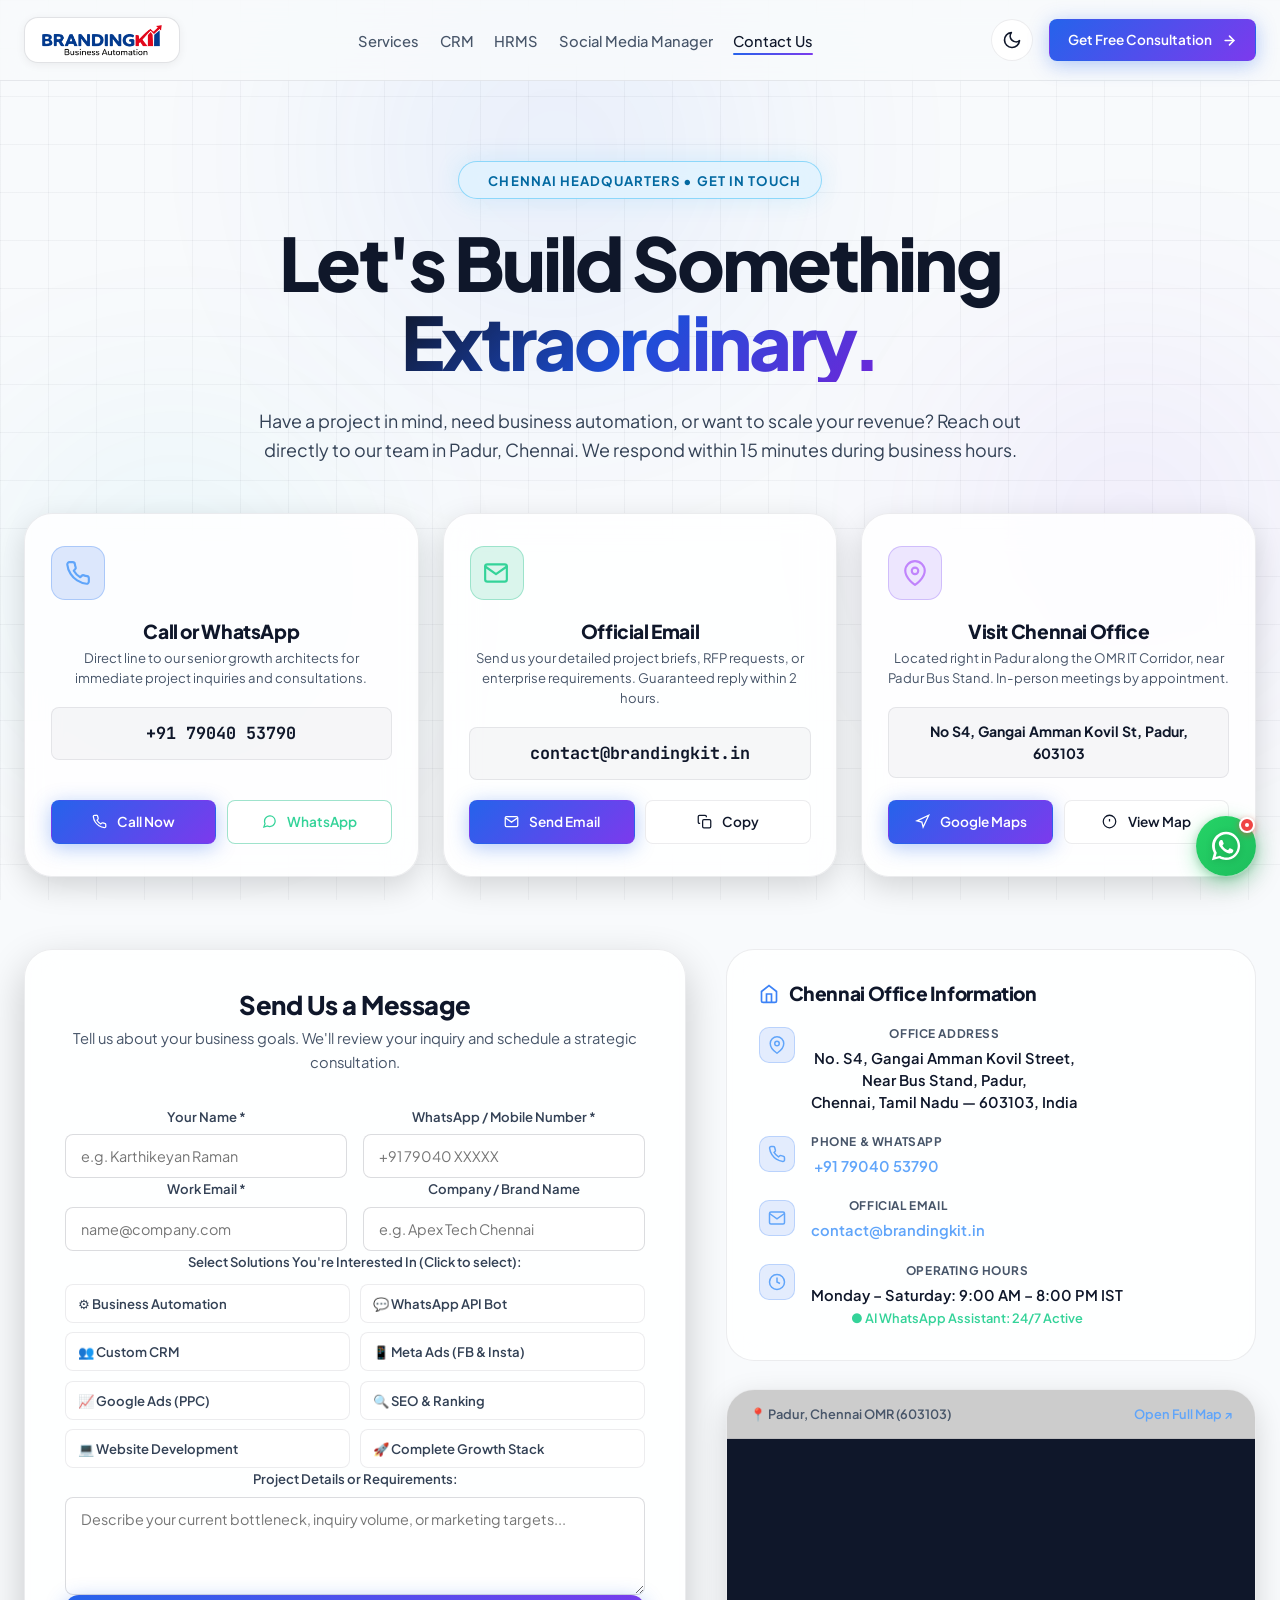
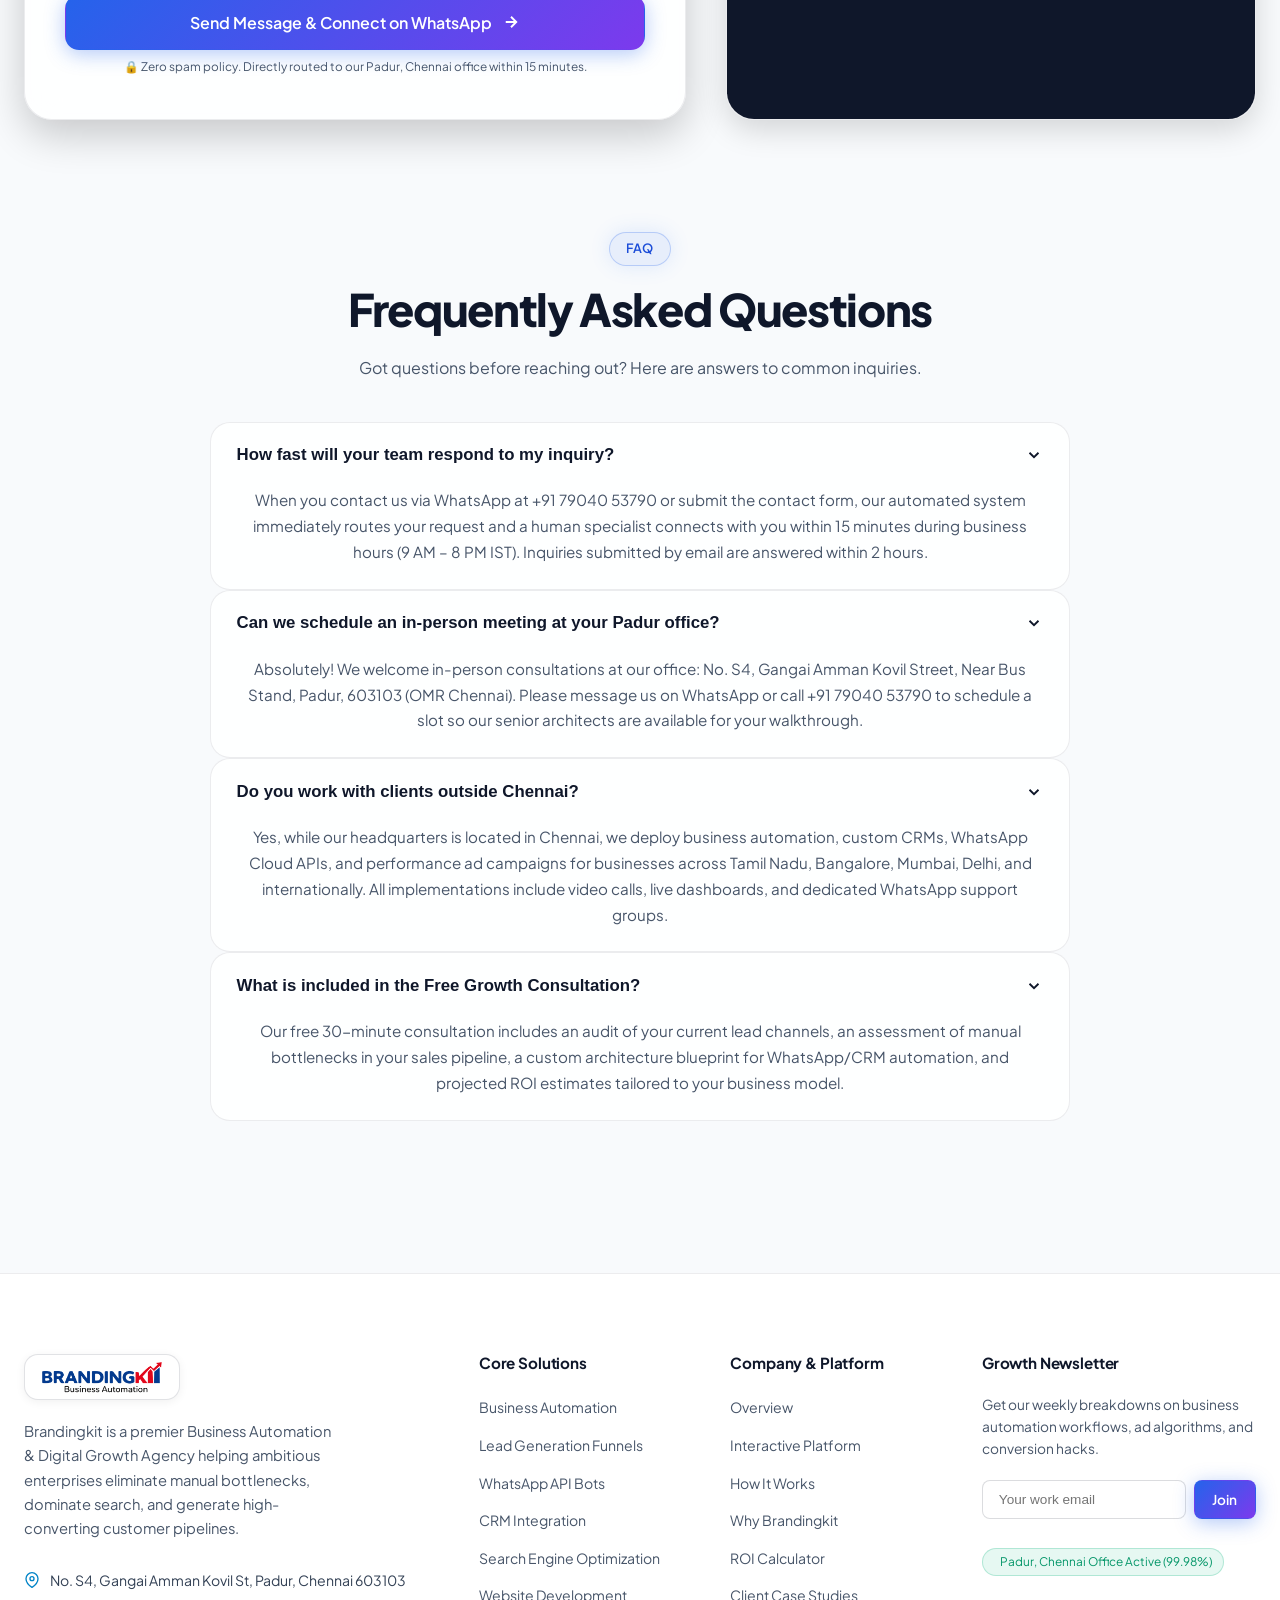
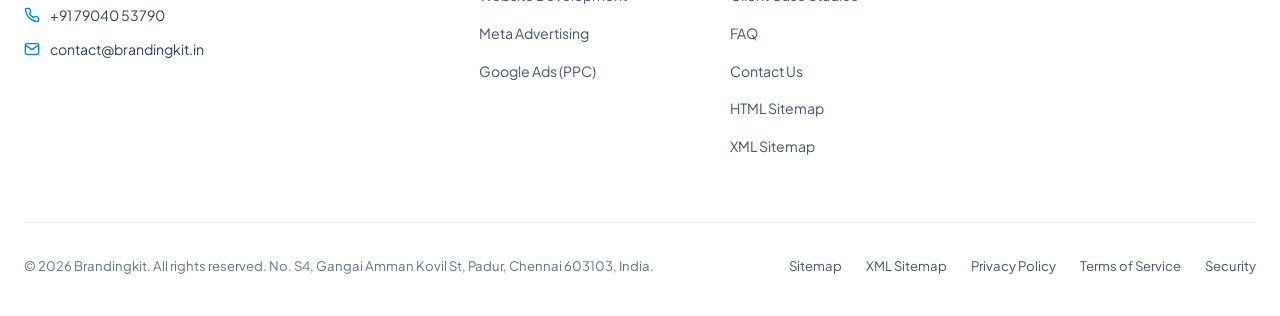
==== commit 7e7a88cf: "Add Social Media Manager to header menu and mobile navigation" ====
--- a/contact.html
+++ b/contact.html
@@ -121,6 +121,7 @@
           <li class="nav-item"><a href="services.html">Services</a></li>
           <li class="nav-item"><a href="https://crmautomation.brandingkit.in/" target="_blank" rel="noopener">CRM</a></li>
           <li class="nav-item"><a href="https://hrmmangement.brandingkit.in/" target="_blank" rel="noopener">HRMS</a></li>
+          <li class="nav-item"><a href="https://social.brandingkit.in/" target="_blank" rel="noopener">Social Media Manager</a></li>
           <li class="nav-item"><a href="contact.html" class="active">Contact Us</a></li>
         </ul>
       </nav>
@@ -171,6 +172,7 @@
       <li><a href="services.html">Services</a></li>
       <li><a href="https://crmautomation.brandingkit.in/" target="_blank" rel="noopener">CRM Automation</a></li>
       <li><a href="https://hrmmangement.brandingkit.in/" target="_blank" rel="noopener">HRMS Management</a></li>
+      <li><a href="https://social.brandingkit.in/" target="_blank" rel="noopener">Social Media Manager</a></li>
       <li><a href="contact.html">Contact Us</a></li>
     </ul>
     <div>
--- a/styles.css
+++ b/styles.css
@@ -453,7 +453,7 @@
 .nav-links {
   display: flex;
   align-items: center;
-  gap: 2rem;
+  gap: clamp(1rem, 1.6vw, 2rem);
   list-style: none;
 }
 
@@ -465,6 +465,7 @@
   transition: color 0.2s ease;
   position: relative;
   padding: 0.35rem 0;
+  white-space: nowrap;
 }
 
 .nav-item a:hover {
@@ -3118,6 +3119,13 @@
    RESPONSIVE DESIGN (Tablets, Mobiles, Desktops)
    ========================================================================== */
 @media (max-width: 1024px) {
+  .nav-links {
+    gap: 0.95rem;
+  }
+  .nav-item a {
+    font-size: 0.86rem;
+  }
+
   .dashboard-main-split {
     grid-template-columns: 1fr;
   }
